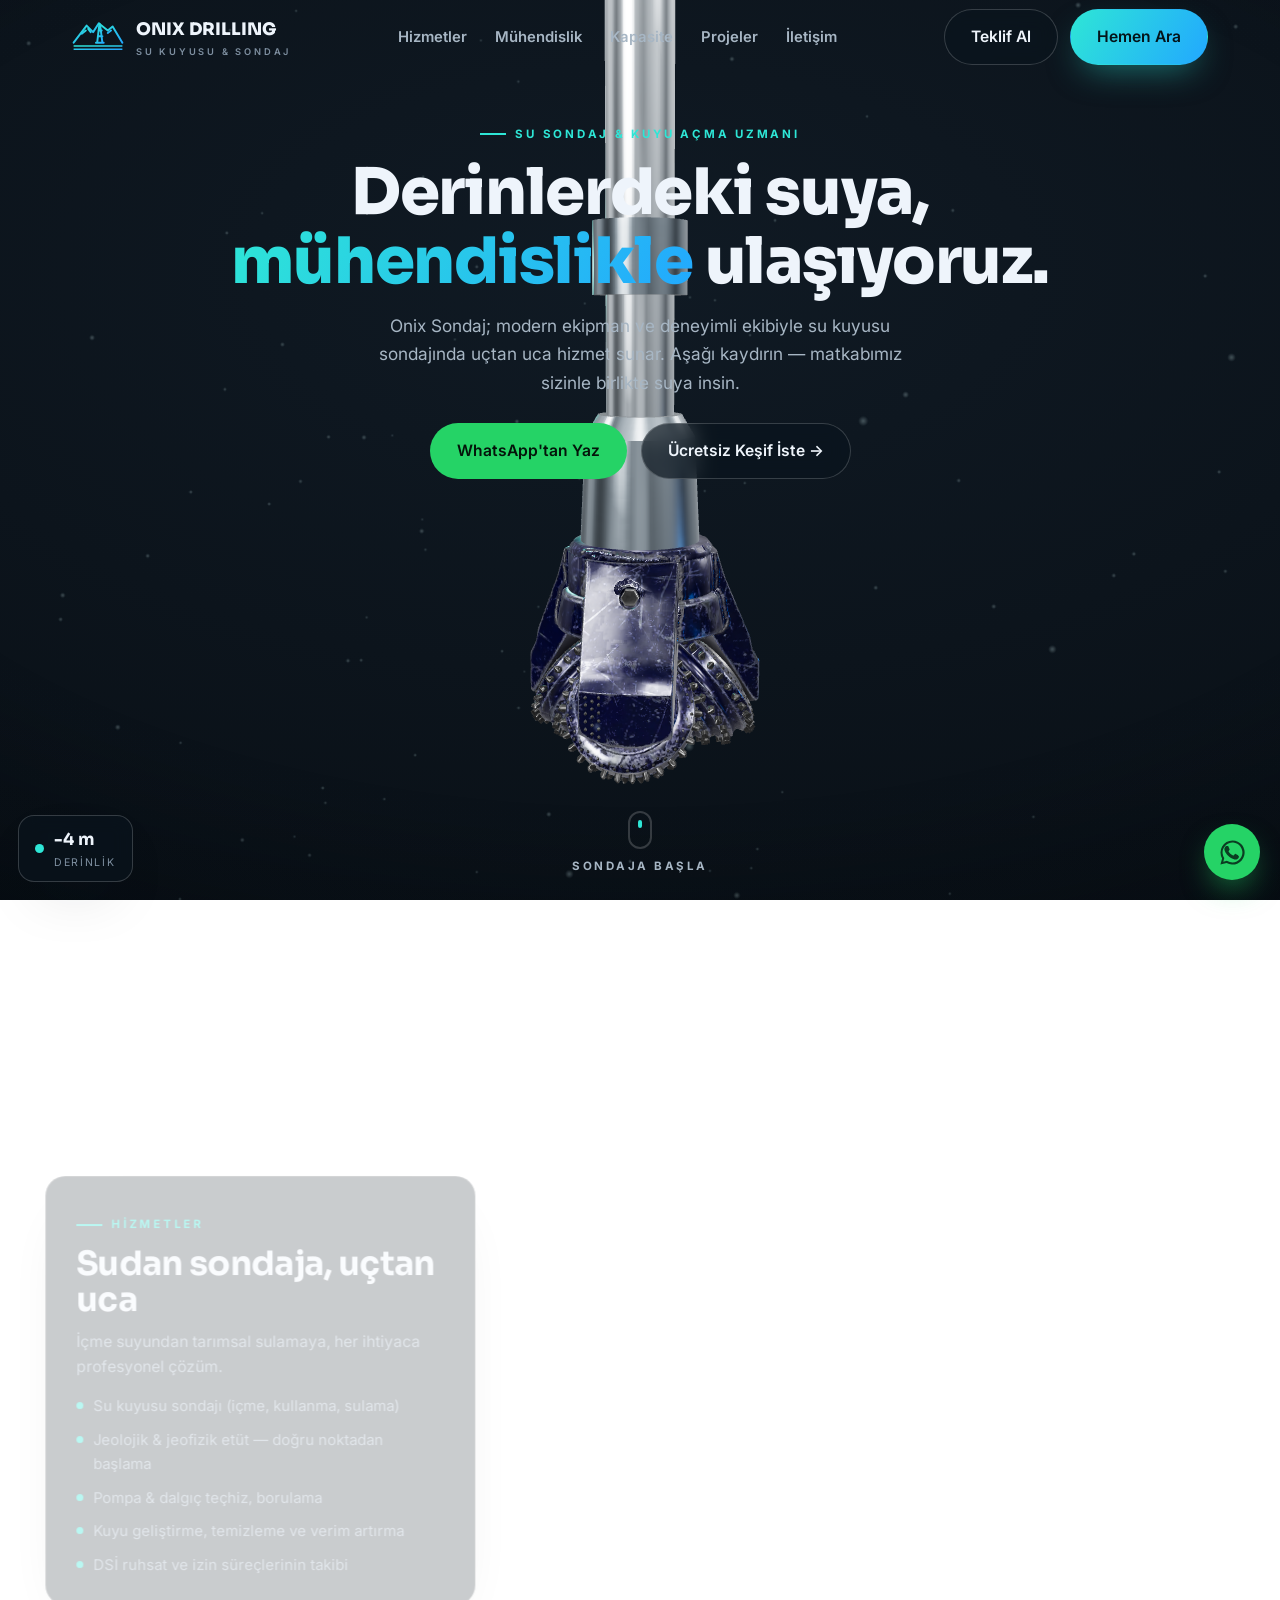
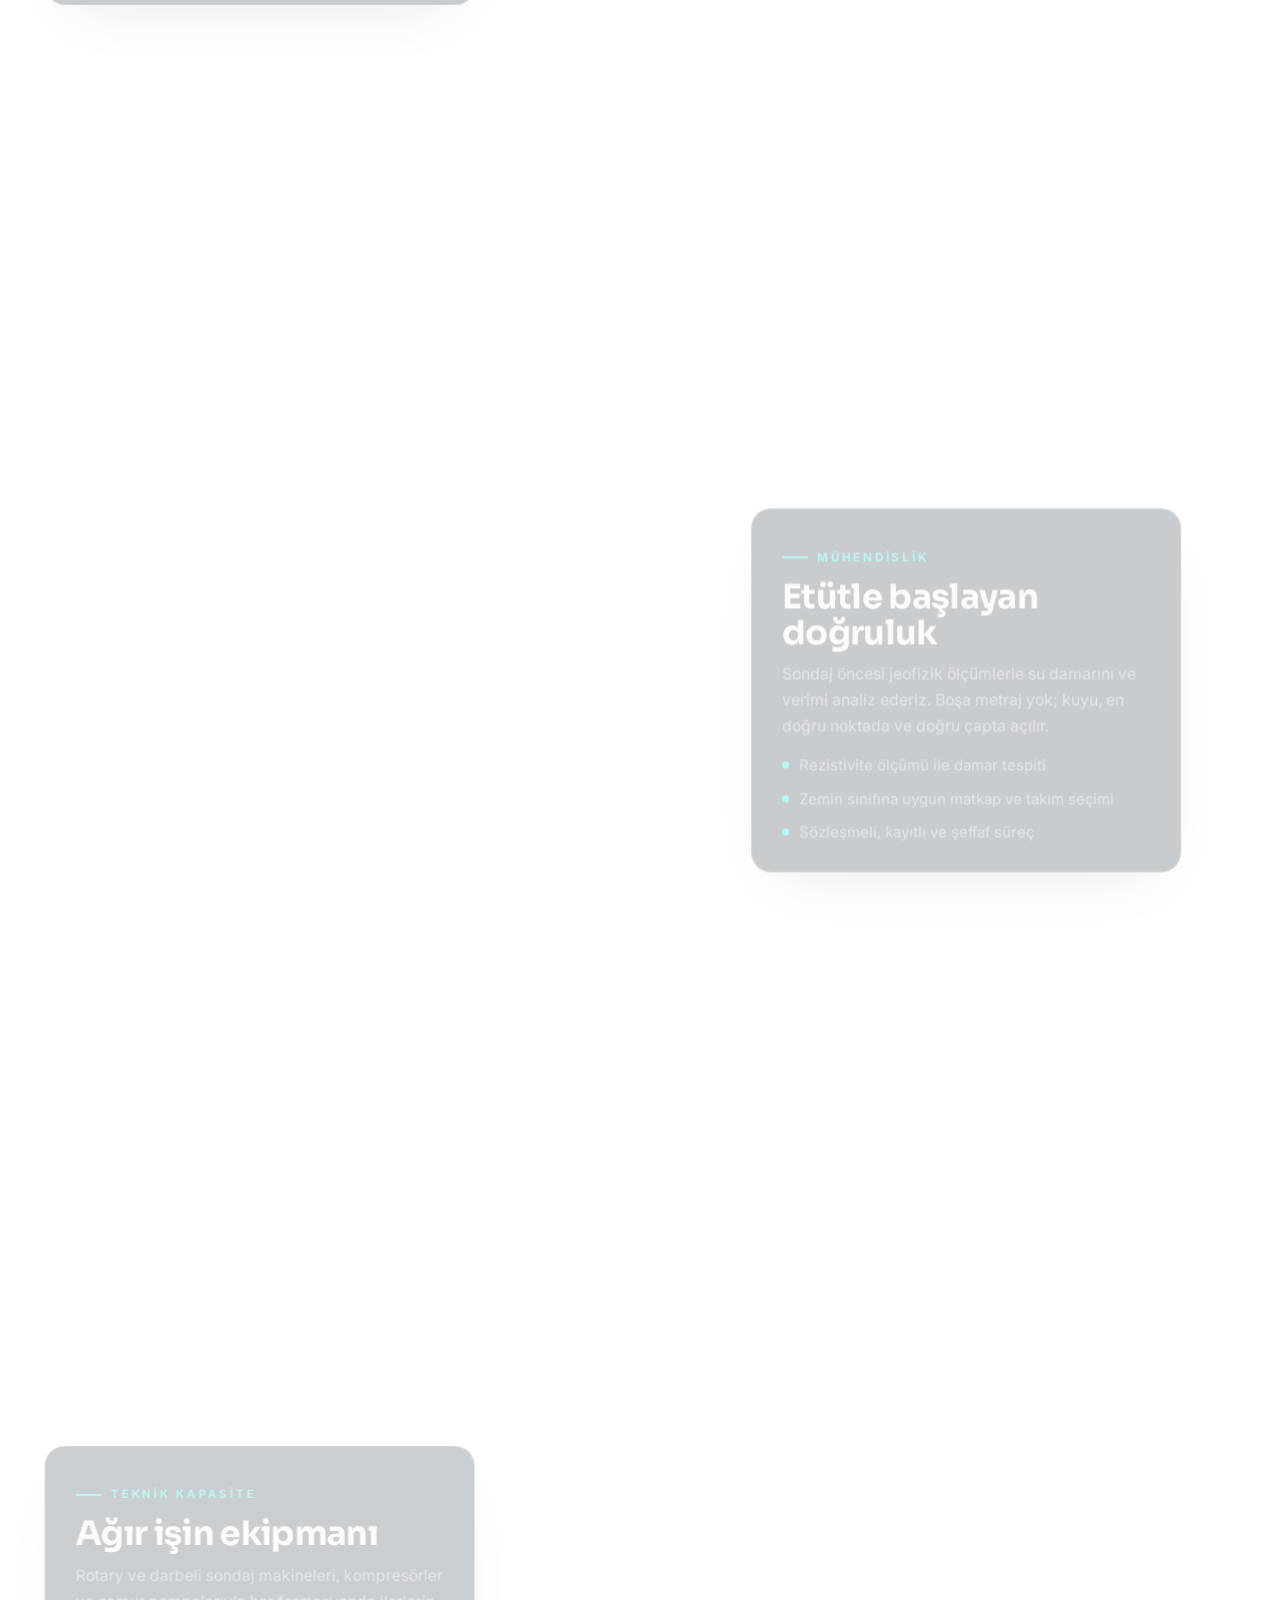
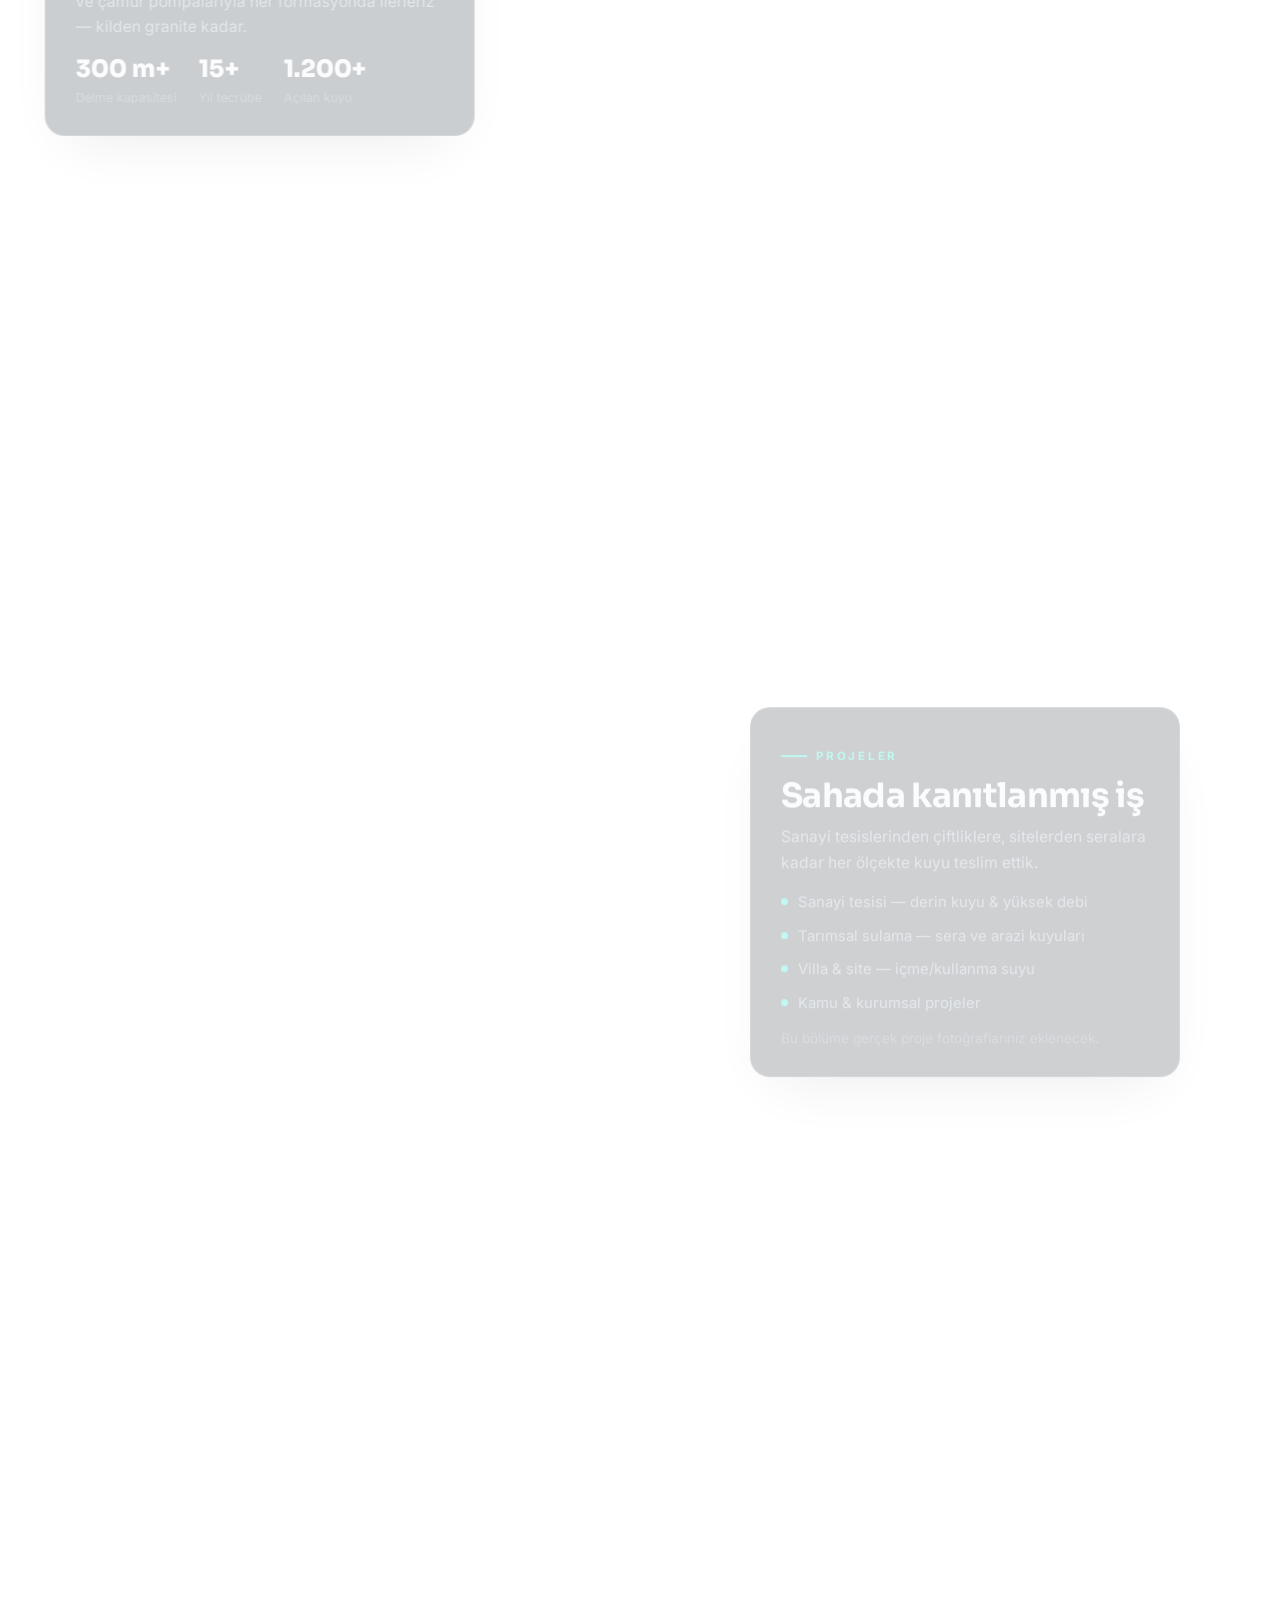
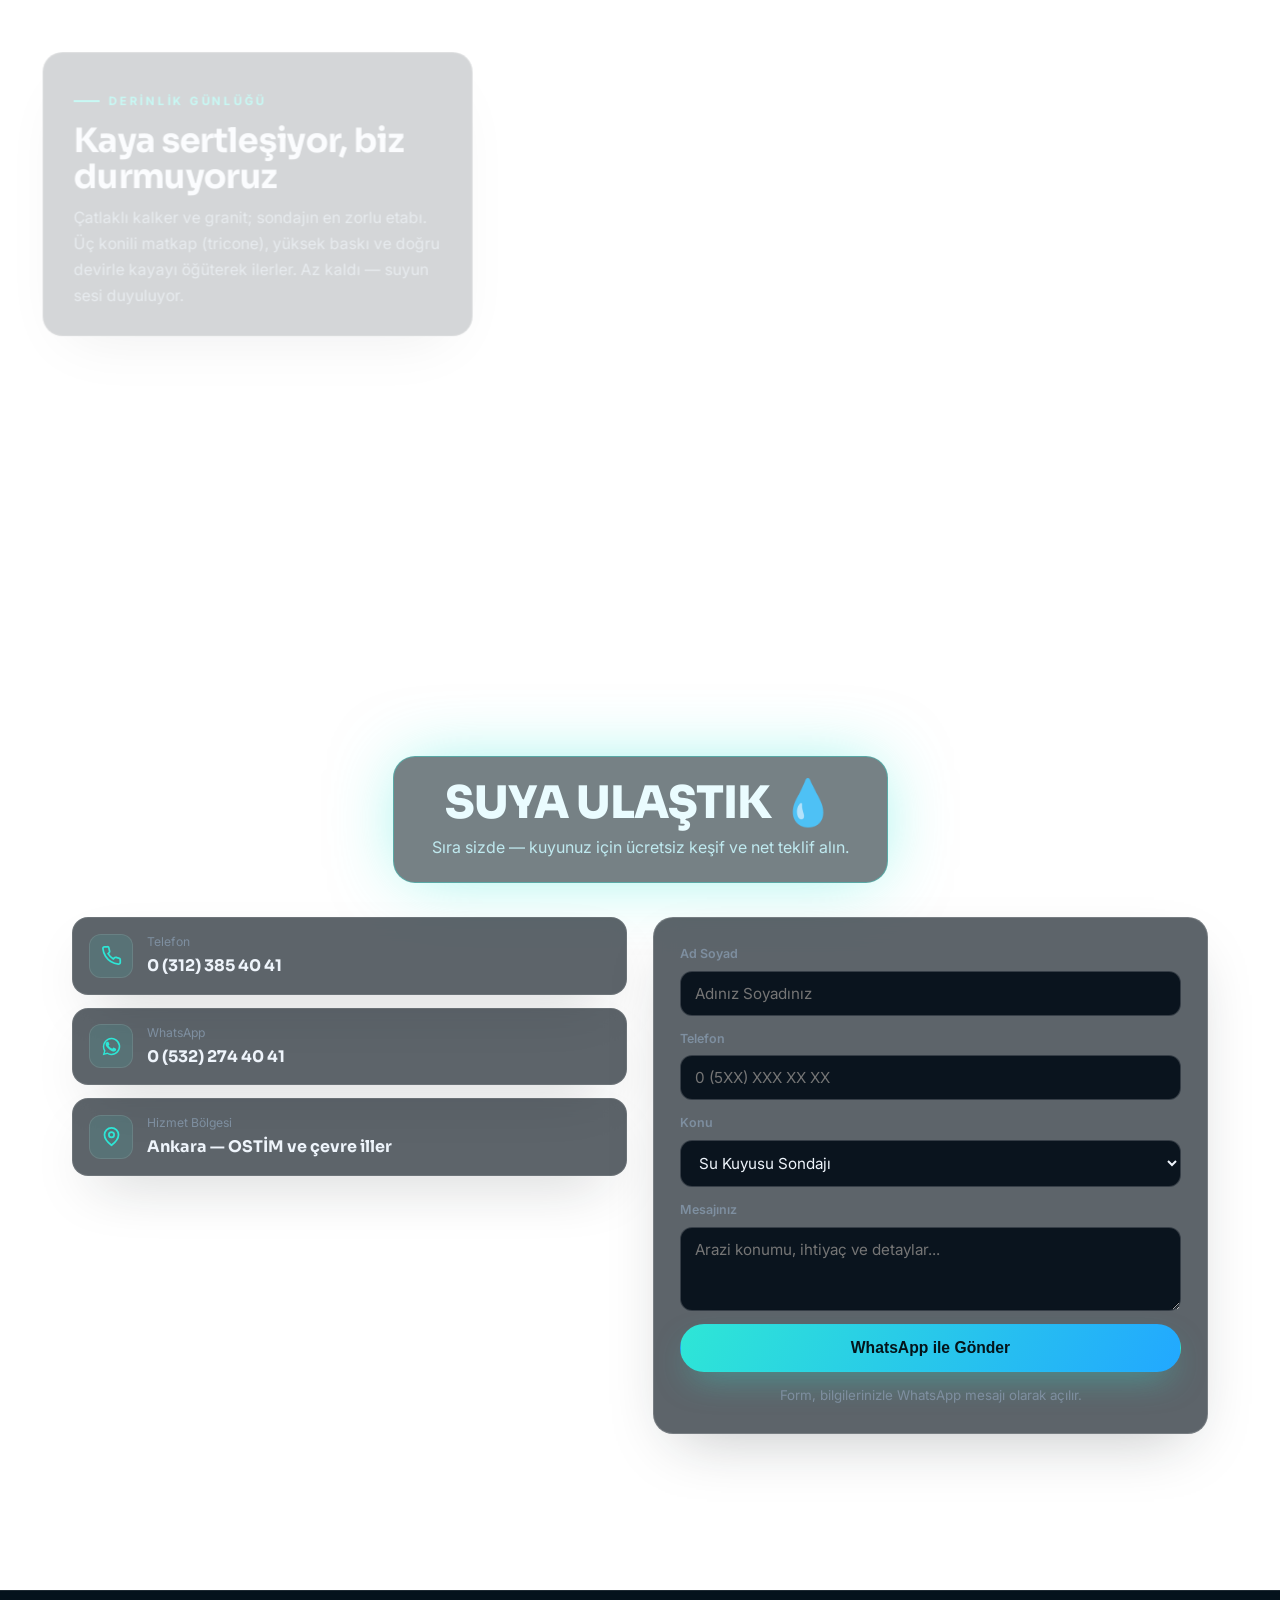
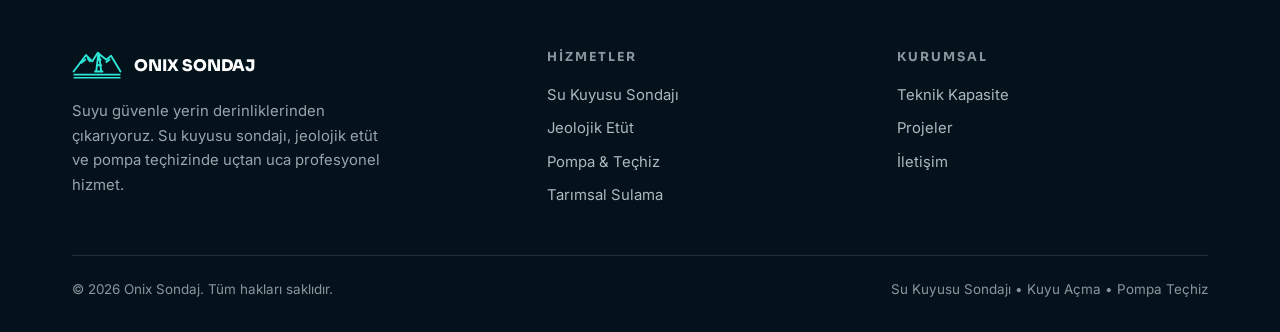
==== onix/index.html @ 48190c86 "Add real contact info: phone, WhatsApp, Ankara OSTIM region Co-Authored-By: Claude Opus 4.8 <noreply" ====
<!doctype html>
<html lang="tr">
<head>
<meta charset="utf-8">
<meta name="viewport" content="width=device-width, initial-scale=1, viewport-fit=cover">
<title>Onix Sondaj — Su Kuyusu Sondajı & Kuyu Açma</title>
<meta name="description" content="Onix Sondaj; su kuyusu sondajı, jeolojik etüt, pompa teçhiz ve tarımsal sulama kuyularında uzman ekip ve modern ekipmanla uçtan uca hizmet sunar. Ücretsiz keşif ve teklif.">
<meta name="theme-color" content="#071019">
<meta property="og:title" content="Onix Sondaj — Su Kuyusu Sondajı & Kuyu Açma">
<meta property="og:description" content="Suyu güvenle yerin derinliklerinden çıkarıyoruz. Ücretsiz keşif ve teklif alın.">
<meta property="og:type" content="website">
<link rel="preconnect" href="https://fonts.googleapis.com">
<link rel="preconnect" href="https://fonts.gstatic.com" crossorigin>
<link href="https://fonts.googleapis.com/css2?family=Sora:wght@400;500;600;700;800&family=Inter:wght@400;500;600;700&display=swap" rel="stylesheet">
<style>
:root{
  --paper:#071019;
  --paper-2:#0a1521;
  --ink:#eef4fb;
  --ink-2:#a7b6c4;
  --muted:#7e8fa0;
  --teal:#2ee6d6;
  --teal-deep:#22a8ff;
  --amber:#f6b545;
  --line:rgba(255,255,255,.1);
  --line-2:rgba(255,255,255,.18);
  --glass:rgba(10,20,30,.66);
  --radius:20px;
  --shadow:0 24px 60px -24px rgba(23,29,34,.28);
  --maxw:1180px;
}
*{box-sizing:border-box;margin:0;padding:0}
html{scroll-behavior:smooth}
body{--bg-a:#0e1a26;--bg-b:#070e15;font-family:'Inter',system-ui,sans-serif;background:radial-gradient(120% 90% at 50% 30%,var(--bg-a),var(--bg-b));background-attachment:fixed;color:var(--ink);line-height:1.65;overflow-x:hidden;-webkit-font-smoothing:antialiased}
h1,h2,h3,h4{font-family:'Sora',sans-serif;letter-spacing:-.02em;line-height:1.08}
a{color:inherit;text-decoration:none}
.wrap{width:100%;max-width:var(--maxw);margin:0 auto;padding:0 22px}
.eyebrow{display:inline-flex;align-items:center;gap:9px;font-size:.72rem;font-weight:700;letter-spacing:.24em;text-transform:uppercase;color:var(--teal)}
.eyebrow::before{content:"";width:26px;height:2px;background:var(--teal)}
.btn{display:inline-flex;align-items:center;justify-content:center;gap:9px;font-weight:600;font-size:.98rem;
  padding:14px 26px;border-radius:999px;border:1px solid transparent;cursor:pointer;transition:.25s ease;white-space:nowrap}
.btn-primary{background:linear-gradient(120deg,#2ee6d6,#22a8ff);color:#04141a;box-shadow:0 14px 34px -12px rgba(46,230,214,.5)}
.btn-primary:hover{transform:translateY(-2px)}
.btn-ghost{background:var(--glass);border-color:var(--line-2);color:var(--ink);backdrop-filter:blur(10px)}
.btn-ghost:hover{transform:translateY(-2px);background:rgba(255,255,255,.12)}
.btn-wa{background:#25d366;color:#04140a}
.btn-wa:hover{transform:translateY(-2px)}

/* ---------- 3D canvas ---------- */
#scene{position:fixed;inset:0;width:100%;height:100%;z-index:0;display:block}
/* cinematic vignette + film grade */
#grade{position:fixed;inset:0;z-index:1;pointer-events:none;
  background:radial-gradient(120% 90% at 50% 40%,transparent 55%,rgba(2,6,10,.5) 100%)}

/* ---------- splash ---------- */
#splash{position:fixed;inset:0;z-index:200;display:grid;place-items:center;background:radial-gradient(900px 600px at 50% 30%,#0d2236 0%,#060d14 70%);
  transition:opacity .9s ease,visibility .9s;animation:splash-auto 1ms linear 9s forwards}
#splash.done{opacity:0;visibility:hidden;pointer-events:none}
@keyframes splash-auto{to{opacity:0;visibility:hidden}}
.splash-in{display:flex;flex-direction:column;align-items:center;gap:24px;padding:24px;text-align:center}
.splash-logo{width:min(340px,72vw);animation:logo-in 1.1s cubic-bezier(.2,.7,.2,1) both}
@keyframes logo-in{from{opacity:0;transform:translateY(18px) scale(.96)}to{opacity:1;transform:none}}
.splash-tag{font-size:.74rem;letter-spacing:.34em;text-transform:uppercase;color:var(--muted);animation:logo-in 1.1s .25s both}
.splash-bar{width:min(300px,60vw);height:3px;border-radius:3px;background:rgba(255,255,255,.12);overflow:hidden;animation:logo-in 1.1s .4s both}
.splash-bar i{display:block;height:100%;width:0%;background:linear-gradient(90deg,var(--teal),var(--teal-deep));border-radius:3px;transition:width .3s ease;
  animation:bar-auto 7.5s cubic-bezier(.2,.6,.3,1) forwards}
@keyframes bar-auto{0%{width:0}60%{width:82%}100%{width:100%}}
.splash-pct{font-family:'Sora';font-size:.85rem;color:var(--muted);animation:logo-in 1.1s .4s both}

/* ---------- header ---------- */
header{position:fixed;inset:0 0 auto 0;z-index:50;transition:.3s ease}
header.scrolled{background:rgba(7,16,25,.78);backdrop-filter:blur(16px);border-bottom:1px solid var(--line)}
.nav{display:flex;align-items:center;justify-content:space-between;height:74px}
.brand{display:flex;align-items:center;gap:12px;font-family:'Sora';font-weight:800;font-size:1.08rem}
.brand>div{white-space:nowrap}
.brand .logo{width:40px;height:40px;flex:0 0 auto}
.brand small{display:block;font-family:'Inter';font-weight:600;font-size:.58rem;letter-spacing:.3em;color:var(--muted);text-transform:uppercase}
.nav-links{display:flex;align-items:center;gap:28px}
.nav-links a{font-size:.93rem;color:var(--ink-2);font-weight:600;transition:.2s}
.nav-links a:hover{color:var(--ink)}
.nav-cta{display:flex;align-items:center;gap:12px}
.menu-btn{display:none;background:var(--glass);border:1px solid var(--line-2);border-radius:12px;padding:9px;cursor:pointer}
.menu-btn span{display:block;width:20px;height:2px;background:#eef4fb;margin:4px 0;border-radius:2px}

/* ---------- depth badge ---------- */
#depth{position:fixed;left:18px;bottom:18px;z-index:40;display:flex;align-items:center;gap:10px;
  background:var(--glass);backdrop-filter:blur(10px);border:1px solid var(--line-2);
  padding:10px 16px;border-radius:16px;opacity:0;transition:.4s;pointer-events:none;box-shadow:var(--shadow)}
body.digging #depth{opacity:1}
#depth .dot{width:9px;height:9px;border-radius:50%;background:var(--teal);animation:pulse 1.6s infinite}
@keyframes pulse{50%{opacity:.35}}
#depth b{font-family:'Sora';font-size:1.05rem;min-width:64px}
#depth small{color:var(--muted);display:block;font-size:.66rem;letter-spacing:.16em;text-transform:uppercase}

/* ---------- scroll content ---------- */
#scrollspace{position:relative;z-index:10}
section.stage{min-height:100vh;display:flex;align-items:center;position:relative}
.block{width:min(430px,90vw);background:var(--glass);backdrop-filter:blur(14px);
  border:1px solid rgba(255,255,255,.14);
  border-radius:var(--radius);padding:30px 30px 26px;box-shadow:var(--shadow)}
.block h2{font-size:clamp(1.5rem,2.8vw,2.1rem);font-weight:700;margin:12px 0 10px}
.block p{color:var(--ink-2);font-size:.98rem}
.block ul{list-style:none;margin-top:14px;display:flex;flex-direction:column;gap:9px}
.block li{display:flex;gap:10px;align-items:flex-start;font-size:.93rem;color:var(--ink-2)}
.block li::before{content:"";flex:0 0 auto;width:7px;height:7px;border-radius:50%;background:var(--teal);margin-top:8px}
.stage .wrap{display:flex}
.stage.left .wrap{justify-content:flex-start}
.stage.right .wrap{justify-content:flex-end}
.kpis{display:flex;gap:22px;margin-top:16px;flex-wrap:wrap}
.kpis div b{font-family:'Sora';font-size:1.5rem;font-weight:800;display:block;line-height:1.1}
.kpis div span{font-size:.78rem;color:var(--muted)}

/* hero */
#hero{min-height:100vh;display:flex;flex-direction:column;justify-content:flex-start;text-align:center;position:relative}
#hero .inner{padding-top:116px}
#hero h1{font-size:clamp(2.2rem,5.2vw,4rem);font-weight:800;max-width:900px;margin:14px auto 16px;text-wrap:balance}
#hero h1 em{font-style:normal;background:linear-gradient(120deg,#2ee6d6,#22a8ff);-webkit-background-clip:text;background-clip:text;color:transparent}
#hero .lead{color:var(--ink-2);max-width:560px;margin:0 auto 26px;font-size:1.08rem}
#hero .actions{display:flex;gap:14px;justify-content:center;flex-wrap:wrap}
.scroll-cue{position:absolute;bottom:24px;left:50%;transform:translateX(-50%);display:flex;flex-direction:column;align-items:center;gap:8px;color:var(--ink-2);font-size:.72rem;letter-spacing:.22em;text-transform:uppercase;font-weight:700}
.scroll-cue .wheel{width:24px;height:38px;border:2px solid var(--line-2);border-radius:14px;position:relative}
.scroll-cue .wheel::after{content:"";position:absolute;left:50%;top:7px;width:4px;height:8px;border-radius:3px;background:var(--teal);transform:translateX(-50%);animation:wheel 1.6s infinite}
@keyframes wheel{50%{transform:translate(-50%,10px);opacity:.2}}

/* aquifer finale */
#finale{min-height:110vh;display:flex;align-items:center}
.finale-grid{display:grid;grid-template-columns:1fr 1fr;gap:26px;width:100%;align-items:start}
.water-title{grid-column:1/-1;text-align:center;margin-bottom:8px}
.water-title .pill{display:inline-block;background:rgba(6,26,34,.55);color:#eafcff;border:1px solid rgba(46,230,214,.4);
  backdrop-filter:blur(12px);border-radius:22px;padding:22px 38px;box-shadow:0 0 70px -12px rgba(46,230,214,.55)}
.water-title h2{font-size:clamp(1.8rem,4vw,2.8rem);font-weight:800}
.water-title p{color:#bfe9ef;margin-top:6px}
.contact-lines{display:flex;flex-direction:column;gap:13px}
.cline{display:flex;align-items:center;gap:14px;background:var(--glass);backdrop-filter:blur(10px);border:1px solid var(--line);border-radius:16px;padding:14px 16px;box-shadow:var(--shadow)}
.cline .cic{width:44px;height:44px;border-radius:12px;display:grid;place-items:center;background:rgba(46,230,214,.1);border:1px solid var(--line);flex:0 0 auto}
.cline .cic svg{width:21px;height:21px;color:var(--teal)}
.cline small{color:var(--muted);display:block;font-size:.76rem}
.cline b{font-family:'Sora';font-size:1rem;font-weight:700}
form.qf{display:flex;flex-direction:column;gap:13px;background:var(--glass);backdrop-filter:blur(14px);border:1px solid rgba(255,255,255,.16);border-radius:var(--radius);padding:26px;box-shadow:var(--shadow)}
form.qf label{font-size:.78rem;color:var(--muted);font-weight:600;margin-bottom:-7px}
form.qf input,form.qf textarea,form.qf select{width:100%;background:#0a141e;border:1px solid var(--line-2);border-radius:12px;
  padding:12px 14px;color:var(--ink);font-family:inherit;font-size:.95rem;transition:.2s}
form.qf input:focus,form.qf textarea:focus,form.qf select:focus{outline:none;border-color:var(--teal);box-shadow:0 0 0 3px rgba(14,124,140,.15)}
form.qf textarea{resize:vertical;min-height:84px}

/* footer */
footer{position:relative;z-index:10;padding:56px 0 32px;background:#04121c;border-top:1px solid var(--line);color:#cfd6db}
.foot-grid{display:grid;grid-template-columns:1.4fr 1fr 1fr;gap:40px;margin-bottom:38px}
.foot-grid p{color:#9aa5ad;font-size:.93rem;max-width:320px;margin-top:14px}
.foot-col h5{font-family:'Sora';font-size:.78rem;letter-spacing:.16em;text-transform:uppercase;color:#8b959d;margin-bottom:15px}
.foot-col a{display:block;color:#aeb8bf;font-size:.93rem;margin-bottom:9px;transition:.2s}
.foot-col a:hover{color:#fff}
.foot-bottom{display:flex;justify-content:space-between;align-items:center;gap:16px;flex-wrap:wrap;padding-top:22px;border-top:1px solid rgba(255,255,255,.12);color:#8b959d;font-size:.84rem}
.foot-brand{display:flex;align-items:center;gap:12px;font-family:'Sora';font-weight:800;color:#fff}

/* whatsapp float */
.wa-float{position:fixed;right:20px;bottom:20px;z-index:60;width:56px;height:56px;border-radius:50%;
  background:#25d366;display:grid;place-items:center;box-shadow:0 14px 30px -8px rgba(37,211,102,.55)}
.wa-float svg{width:29px;height:29px;color:#0b3d22}

/* responsive */
@media(max-width:960px){
  .nav-links{display:none}
  .menu-btn{display:block}
  .nav-links.open{display:flex;position:absolute;top:74px;left:0;right:0;flex-direction:column;gap:0;
    background:rgba(244,241,234,.98);backdrop-filter:blur(16px);border-bottom:1px solid var(--line);padding:12px 22px 20px}
  .nav-links.open a{padding:14px 0;border-bottom:1px solid var(--line)}
}
@media(max-width:860px){
  section.stage{min-height:92vh;align-items:flex-end;padding-bottom:8vh}
  .stage .wrap{justify-content:center !important}
  .block{width:100%;padding:24px 22px 20px}
  #hero h1{font-size:clamp(1.9rem,7.2vw,2.6rem)}
  .finale-grid{grid-template-columns:1fr}
  .nav-cta .btn-ghost{display:none}
  .brand{font-size:.95rem;gap:9px}
  .brand .logo{width:34px;height:34px}
  #depth{left:12px;bottom:12px;padding:8px 12px}
  .foot-grid{grid-template-columns:1fr}
}
</style>
</head>
<body>

<canvas id="scene"></canvas>
<div id="grade"></div>

<!-- ============ SPLASH ============ -->
<div id="splash" role="status" aria-label="Yükleniyor">
  <div class="splash-in">
    <svg class="splash-logo" viewBox="0 0 640 360" fill="none" xmlns="http://www.w3.org/2000/svg" aria-label="Onix Sondaj logosu">
      <g stroke="#eef4fb" stroke-width="6" stroke-linejoin="round" stroke-linecap="round" fill="none">
        <!-- mountain range: big left massif, summit, slope to rig plateau, right ridge -->
        <path d="M48 172 L118 152 L162 128 L214 84 L268 40 L316 88 L348 116 L390 138 L462 138 L502 116 L546 132 L592 172"/>
        <!-- interior crags -->
        <path d="M170 116 l24 -16 M206 88 l16 20 M236 62 l14 18 M258 78 l-20 24 M292 92 l-14 18 M502 126 l14 -10 M524 132 l12 12" stroke-width="4.5"/>
        <!-- rig mast -->
        <path d="M430 52 L424 138 M446 52 L449 138 M424 46 h28 M438 52 L438 132" stroke-width="4.5"/>
        <path d="M427 66 h18 M426 82 h20 M425 98 h21 M424 114 h23" stroke-width="3.5"/>
        <!-- crawler base -->
        <path d="M398 138 h64 M394 146 h70 M398 154 h62" stroke-width="5"/>
        <path d="M404 130 h18 M404 130 l-6 8" stroke-width="4.5"/>
      </g>
      <path d="M48 178 H592 M48 190 H592" stroke="#eef4fb" stroke-width="5"/>
      <g fill="#eef4fb">
        <text x="118" y="292" font-family="Sora,Arial,sans-serif" font-weight="800" font-size="118" letter-spacing="6" text-anchor="middle">O</text>
        <text x="238" y="292" font-family="Sora,Arial,sans-serif" font-weight="800" font-size="118" letter-spacing="6" text-anchor="middle">N</text>
        <text x="502" y="292" font-family="Sora,Arial,sans-serif" font-weight="800" font-size="118" letter-spacing="6" text-anchor="middle">X</text>
        <g transform="translate(360 0)">
          <rect x="-34" y="200" width="68" height="13" rx="6.5" transform="rotate(-9 0 206)"/>
          <rect x="-34" y="219" width="68" height="13" rx="6.5" transform="rotate(-9 0 225)"/>
          <rect x="-34" y="238" width="68" height="13" rx="6.5" transform="rotate(-9 0 244)"/>
          <rect x="-34" y="257" width="68" height="13" rx="6.5" transform="rotate(-9 0 263)"/>
          <path d="M-16 276 h32 L0 296 Z"/>
        </g>
      </g>
      <g fill="#7a848c">
        <path d="M74 330 h70 M496 330 h70" stroke="#7a848c" stroke-width="4"/>
        <text x="320" y="340" font-family="Inter,Arial,sans-serif" font-weight="700" font-size="34" letter-spacing="16" text-anchor="middle">DRILLING</text>
      </g>
    </svg>
    <div class="splash-tag">SU SONDAJINDA UZMAN EKİP</div>
    <div class="splash-bar"><i id="splashFill"></i></div>
    <div class="splash-pct"><span id="splashPct">0%</span> — sahne hazırlanıyor</div>
  </div>
</div>

<!-- ============ HEADER ============ -->
<header id="header">
  <div class="wrap nav">
    <a href="#top" class="brand">
      <svg class="logo" viewBox="0 0 64 46" fill="none" xmlns="http://www.w3.org/2000/svg" aria-hidden="true" style="width:52px;height:40px">
        <defs><linearGradient id="lg" x1="0" y1="0" x2="1" y2="1">
          <stop offset="0" stop-color="#2ee6d6"/><stop offset="1" stop-color="#22a8ff"/></linearGradient></defs>
        <g stroke="url(#lg)" stroke-width="2.4" stroke-linejoin="round" stroke-linecap="round" fill="none">
          <path d="M2 30 L18 9 L26 17 L33 6 L34 7"/>
          <path d="M34 7 L44 15 L50 10 L62 30"/>
          <path d="M12 19 l5 -4 M20 13 l3 4 M44 18 l4 -3"/>
          <path d="M31 30 L33.6 8 M37.4 30 L34.6 8 M32.6 15 h4 M31.8 22 h5.6 M29.5 30 h9.5"/>
        </g>
        <path d="M2 34 H62 M2 38 H62" stroke="url(#lg)" stroke-width="2"/>
      </svg>
      <div>ONIX DRILLING<small>Su Kuyusu & Sondaj</small></div>
    </a>
    <nav class="nav-links" id="navLinks">
      <a href="#hizmetler">Hizmetler</a>
      <a href="#muhendislik">Mühendislik</a>
      <a href="#kapasite">Kapasite</a>
      <a href="#projeler">Projeler</a>
      <a href="#iletisim">İletişim</a>
    </nav>
    <div class="nav-cta">
      <a href="#iletisim" class="btn btn-ghost">Teklif Al</a>
      <a href="tel:+903123854041" class="btn btn-primary">Hemen Ara</a>
      <button class="menu-btn" id="menuBtn" aria-label="Menü"><span></span><span></span><span></span></button>
    </div>
  </div>
</header>

<span id="top"></span>
<div id="depth"><span class="dot"></span><div><b id="depthVal">0 m</b><small>Derinlik</small></div></div>

<!-- ============ SCROLL CONTENT ============ -->
<div id="scrollspace">

  <section id="hero">
    <div class="wrap inner">
      <span class="eyebrow" style="justify-content:center">Su Sondaj &amp; Kuyu Açma Uzmanı</span>
      <h1>Derinlerdeki suya,<br><em>mühendislikle</em> ulaşıyoruz.</h1>
      <p class="lead">Onix Sondaj; modern ekipman ve deneyimli ekibiyle su kuyusu sondajında uçtan uca hizmet sunar. Aşağı kaydırın — matkabımız sizinle birlikte suya insin.</p>
      <div class="actions">
        <a href="https://wa.me/905322744041?text=Merhaba%2C%20su%20kuyusu%20i%C3%A7in%20teklif%20almak%20istiyorum." class="btn btn-wa" target="_blank" rel="noopener">WhatsApp'tan Yaz</a>
        <a href="#iletisim" class="btn btn-ghost">Ücretsiz Keşif İste →</a>
      </div>
    </div>
    <div class="scroll-cue"><div class="wheel"></div>Sondaja Başla</div>
  </section>

  <section class="stage left" id="hizmetler">
    <div class="wrap"><div class="block">
      <span class="eyebrow">Hizmetler</span>
      <h2>Sudan sondaja, uçtan uca</h2>
      <p>İçme suyundan tarımsal sulamaya, her ihtiyaca profesyonel çözüm.</p>
      <ul>
        <li>Su kuyusu sondajı (içme, kullanma, sulama)</li>
        <li>Jeolojik &amp; jeofizik etüt — doğru noktadan başlama</li>
        <li>Pompa &amp; dalgıç teçhiz, borulama</li>
        <li>Kuyu geliştirme, temizleme ve verim artırma</li>
        <li>DSİ ruhsat ve izin süreçlerinin takibi</li>
      </ul>
    </div></div>
  </section>

  <section class="stage right" id="muhendislik">
    <div class="wrap"><div class="block">
      <span class="eyebrow">Mühendislik</span>
      <h2>Etütle başlayan doğruluk</h2>
      <p>Sondaj öncesi jeofizik ölçümlerle su damarını ve verimi analiz ederiz. Boşa metraj yok; kuyu, en doğru noktada ve doğru çapta açılır.</p>
      <ul>
        <li>Rezistivite ölçümü ile damar tespiti</li>
        <li>Zemin sınıfına uygun matkap ve takım seçimi</li>
        <li>Sözleşmeli, kayıtlı ve şeffaf süreç</li>
      </ul>
    </div></div>
  </section>

  <section class="stage left" id="kapasite">
    <div class="wrap"><div class="block">
      <span class="eyebrow">Teknik Kapasite</span>
      <h2>Ağır işin ekipmanı</h2>
      <p>Rotary ve darbeli sondaj makineleri, kompresörler ve çamur pompalarıyla her formasyonda ilerleriz — kilden granite kadar.</p>
      <div class="kpis">
        <div><b>300 m+</b><span>Delme kapasitesi</span></div>
        <div><b>15+</b><span>Yıl tecrübe</span></div>
        <div><b>1.200+</b><span>Açılan kuyu</span></div>
      </div>
    </div></div>
  </section>

  <section class="stage right" id="projeler">
    <div class="wrap"><div class="block">
      <span class="eyebrow">Projeler</span>
      <h2>Sahada kanıtlanmış iş</h2>
      <p>Sanayi tesislerinden çiftliklere, sitelerden seralara kadar her ölçekte kuyu teslim ettik.</p>
      <ul>
        <li>Sanayi tesisi — derin kuyu &amp; yüksek debi</li>
        <li>Tarımsal sulama — sera ve arazi kuyuları</li>
        <li>Villa &amp; site — içme/kullanma suyu</li>
        <li>Kamu &amp; kurumsal projeler</li>
      </ul>
      <p style="margin-top:12px;font-size:.85rem;color:var(--muted)">Bu bölüme gerçek proje fotoğraflarınız eklenecek.</p>
    </div></div>
  </section>

  <section class="stage left">
    <div class="wrap"><div class="block">
      <span class="eyebrow">Derinlik Günlüğü</span>
      <h2>Kaya sertleşiyor, biz durmuyoruz</h2>
      <p>Çatlaklı kalker ve granit; sondajın en zorlu etabı. Üç konili matkap (tricone), yüksek baskı ve doğru devirle kayayı öğüterek ilerler. Az kaldı — suyun sesi duyuluyor.</p>
    </div></div>
  </section>

  <section id="finale">
    <div class="wrap">
      <div class="finale-grid" id="iletisim">
        <div class="water-title">
          <div class="pill">
            <h2>SUYA ULAŞTIK 💧</h2>
            <p>Sıra sizde — kuyunuz için ücretsiz keşif ve net teklif alın.</p>
          </div>
        </div>
        <div class="contact-lines">
          <a class="cline" href="tel:+903123854041"><span class="cic"><svg viewBox="0 0 24 24" fill="none" stroke="currentColor" stroke-width="2"><path d="M22 16.9v3a2 2 0 0 1-2.2 2 19.8 19.8 0 0 1-8.6-3 19.5 19.5 0 0 1-6-6 19.8 19.8 0 0 1-3-8.6A2 2 0 0 1 4.1 2h3a2 2 0 0 1 2 1.7c.1 1 .4 2 .7 2.9a2 2 0 0 1-.5 2.1L8.1 9.9a16 16 0 0 0 6 6l1.2-1.2a2 2 0 0 1 2.1-.5c.9.3 1.9.6 2.9.7a2 2 0 0 1 1.7 2Z"/></svg></span><span><small>Telefon</small><b>0 (312) 385 40 41</b></span></a>
          <a class="cline" href="https://wa.me/905322744041" target="_blank" rel="noopener"><span class="cic"><svg viewBox="0 0 24 24" fill="currentColor"><path d="M12 2a10 10 0 0 0-8.6 15L2 22l5.1-1.3A10 10 0 1 0 12 2Zm0 18.2a8.2 8.2 0 0 1-4.3-1.2l-.3-.2-3 .8.8-3-.2-.3A8.2 8.2 0 1 1 12 20.2Zm4.6-6.1c-.3-.1-1.7-.8-2-.9-.3-.1-.4-.1-.6.1l-.9 1c-.2.2-.3.2-.6.1-1.6-.8-2.6-1.4-3.7-3.2-.3-.5.3-.5.8-1.4.1-.2 0-.4 0-.5l-.9-2.1c-.2-.5-.4-.5-.6-.5H7c-.2 0-.5.1-.7.3-.3.3-1 1-1 2.4s1 2.8 1.2 3 2.1 3.2 5.1 4.5c2.5 1.1 3 1 3.6.9.7-.1 1.7-.7 1.9-1.4.2-.6.2-1.2.2-1.3-.1-.2-.3-.2-.6-.4Z"/></svg></span><span><small>WhatsApp</small><b>0 (532) 274 40 41</b></span></a>
          <div class="cline"><span class="cic"><svg viewBox="0 0 24 24" fill="none" stroke="currentColor" stroke-width="2"><path d="M20 10c0 6-8 12-8 12s-8-6-8-12a8 8 0 0 1 16 0Z"/><circle cx="12" cy="10" r="3"/></svg></span><span><small>Hizmet Bölgesi</small><b>Ankara — OSTİM ve çevre iller</b></span></div>
        </div>
        <form class="qf" id="quoteForm">
          <label for="ad">Ad Soyad</label>
          <input id="ad" name="ad" placeholder="Adınız Soyadınız" required>
          <label for="tel">Telefon</label>
          <input id="tel" name="tel" type="tel" placeholder="0 (5XX) XXX XX XX" required>
          <label for="konu">Konu</label>
          <select id="konu" name="konu">
            <option>Su Kuyusu Sondajı</option>
            <option>Jeolojik / Jeofizik Etüt</option>
            <option>Pompa &amp; Teçhiz</option>
            <option>Tarımsal Sulama Kuyusu</option>
            <option>Kuyu Temizleme / Geliştirme</option>
            <option>Diğer</option>
          </select>
          <label for="mesaj">Mesajınız</label>
          <textarea id="mesaj" name="mesaj" placeholder="Arazi konumu, ihtiyaç ve detaylar..."></textarea>
          <button type="submit" class="btn btn-primary" style="width:100%">WhatsApp ile Gönder</button>
          <small style="color:var(--muted);text-align:center">Form, bilgilerinizle WhatsApp mesajı olarak açılır.</small>
        </form>
      </div>
    </div>
  </section>

</div>

<!-- ============ FOOTER ============ -->
<footer>
  <div class="wrap">
    <div class="foot-grid">
      <div>
        <div class="foot-brand">
          <svg class="logo" width="50" height="38" viewBox="0 0 64 46" fill="none" aria-hidden="true">
            <g stroke="#2ee6d6" stroke-width="2.4" stroke-linejoin="round" stroke-linecap="round" fill="none">
              <path d="M2 30 L18 9 L26 17 L33 6 L34 7"/>
              <path d="M34 7 L44 15 L50 10 L62 30"/>
              <path d="M12 19 l5 -4 M20 13 l3 4 M44 18 l4 -3"/>
              <path d="M31 30 L33.6 8 M37.4 30 L34.6 8 M32.6 15 h4 M31.8 22 h5.6 M29.5 30 h9.5"/>
            </g>
            <path d="M2 34 H62 M2 38 H62" stroke="#2ee6d6" stroke-width="2"/>
          </svg>
          <div>ONIX SONDAJ</div>
        </div>
        <p>Suyu güvenle yerin derinliklerinden çıkarıyoruz. Su kuyusu sondajı, jeolojik etüt ve pompa teçhizinde uçtan uca profesyonel hizmet.</p>
      </div>
      <div class="foot-col">
        <h5>Hizmetler</h5>
        <a href="#hizmetler">Su Kuyusu Sondajı</a>
        <a href="#muhendislik">Jeolojik Etüt</a>
        <a href="#hizmetler">Pompa &amp; Teçhiz</a>
        <a href="#hizmetler">Tarımsal Sulama</a>
      </div>
      <div class="foot-col">
        <h5>Kurumsal</h5>
        <a href="#kapasite">Teknik Kapasite</a>
        <a href="#projeler">Projeler</a>
        <a href="#iletisim">İletişim</a>
      </div>
    </div>
    <div class="foot-bottom">
      <span>© <span id="yil">2026</span> Onix Sondaj. Tüm hakları saklıdır.</span>
      <span>Su Kuyusu Sondajı • Kuyu Açma • Pompa Teçhiz</span>
    </div>
  </div>
</footer>

<a class="wa-float" href="https://wa.me/905322744041?text=Merhaba%2C%20bilgi%20almak%20istiyorum." target="_blank" rel="noopener" aria-label="WhatsApp">
  <svg viewBox="0 0 24 24" fill="currentColor"><path d="M12 2a10 10 0 0 0-8.6 15L2 22l5.1-1.3A10 10 0 1 0 12 2Zm0 18.2a8.2 8.2 0 0 1-4.3-1.2l-.3-.2-3 .8.8-3-.2-.3A8.2 8.2 0 1 1 12 20.2Zm4.6-6.1c-.3-.1-1.7-.8-2-.9-.3-.1-.4-.1-.6.1l-.9 1c-.2.2-.3.2-.6.1-1.6-.8-2.6-1.4-3.7-3.2-.3-.5.3-.5.8-1.4.1-.2 0-.4 0-.5l-.9-2.1c-.2-.5-.4-.5-.6-.5H7c-.2 0-.5.1-.7.3-.3.3-1 1-1 2.4s1 2.8 1.2 3 2.1 3.2 5.1 4.5c2.5 1.1 3 1 3.6.9.7-.1 1.7-.7 1.9-1.4.2-.6.2-1.2.2-1.3-.1-.2-.3-.2-.6-.4Z"/></svg>
</a>

<script>
// splash progress (listens to 3D loader events)
(function(){
  const splash=document.getElementById('splash'),fill=document.getElementById('splashFill'),pct=document.getElementById('splashPct');
  const t0=performance.now(),MIN=2600;let prog=0,ready=false,hidden=false;
  function paint(){const p=Math.round(prog*100);fill.style.animation='none';fill.style.width=p+'%';pct.textContent=p+'%';}
  function hide(){if(hidden)return;hidden=true;splash.classList.add('done');}
  function maybe(){if((ready||prog>=1)&&performance.now()-t0>=MIN)hide();}
  addEventListener('onix-progress',e=>{prog=e.detail||0;paint();maybe();});
  addEventListener('onix-ready',()=>{ready=true;prog=1;paint();maybe();});
  setTimeout(maybe,MIN+60);setTimeout(hide,9000);
})();
// header + menu + form
const header=document.getElementById('header');
addEventListener('scroll',()=>header.classList.toggle('scrolled',scrollY>20),{passive:true});
const mb=document.getElementById('menuBtn'),nl=document.getElementById('navLinks');
mb.addEventListener('click',()=>nl.classList.toggle('open'));
nl.querySelectorAll('a').forEach(a=>a.addEventListener('click',()=>nl.classList.remove('open')));
document.getElementById('quoteForm').addEventListener('submit',ev=>{
  ev.preventDefault();
  const g=id=>document.getElementById(id).value;
  const txt=`Merhaba, teklif almak istiyorum.%0AAd: ${g('ad')}%0ATelefon: ${g('tel')}%0AKonu: ${g('konu')}%0AMesaj: ${g('mesaj')}`;
  window.open(`https://wa.me/905322744041?text=${txt}`,'_blank');
});
</script>
<script type="module" src="./assets/app.bundle.js"></script>
</body>
</html>
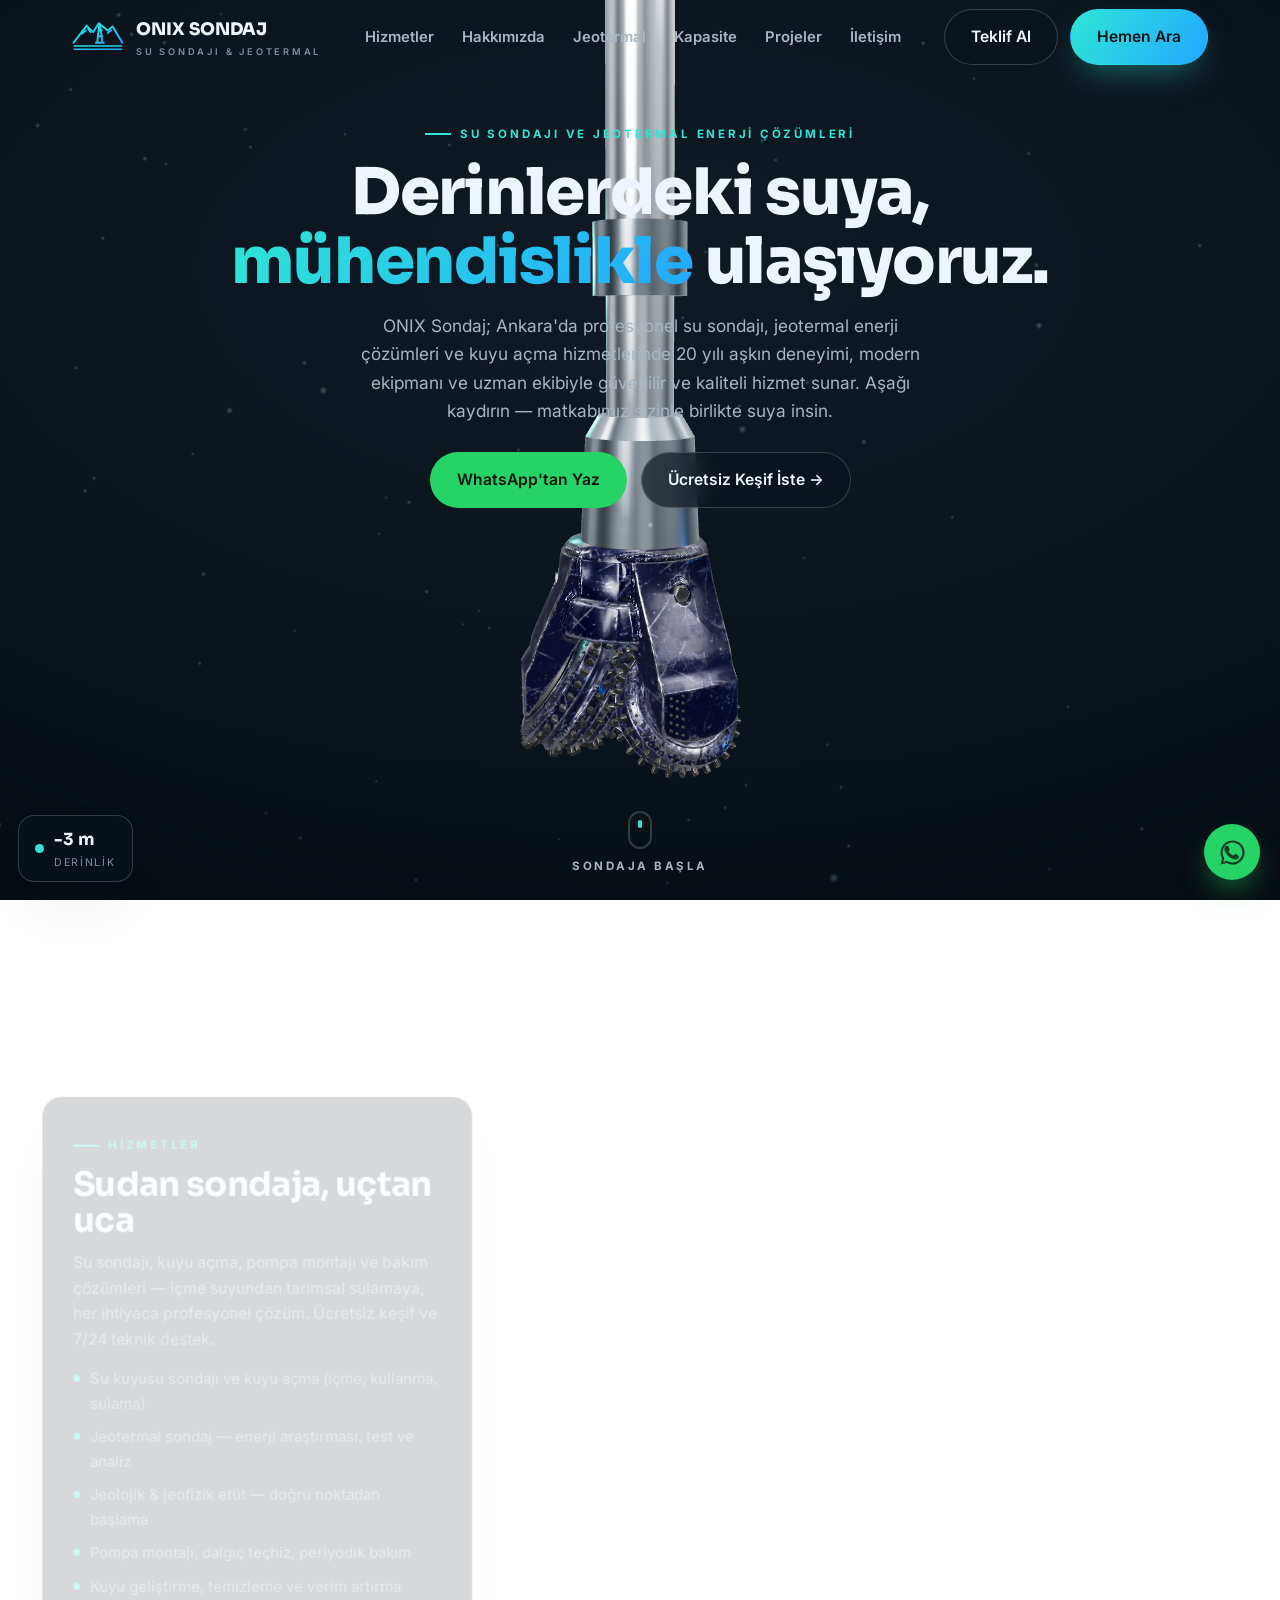
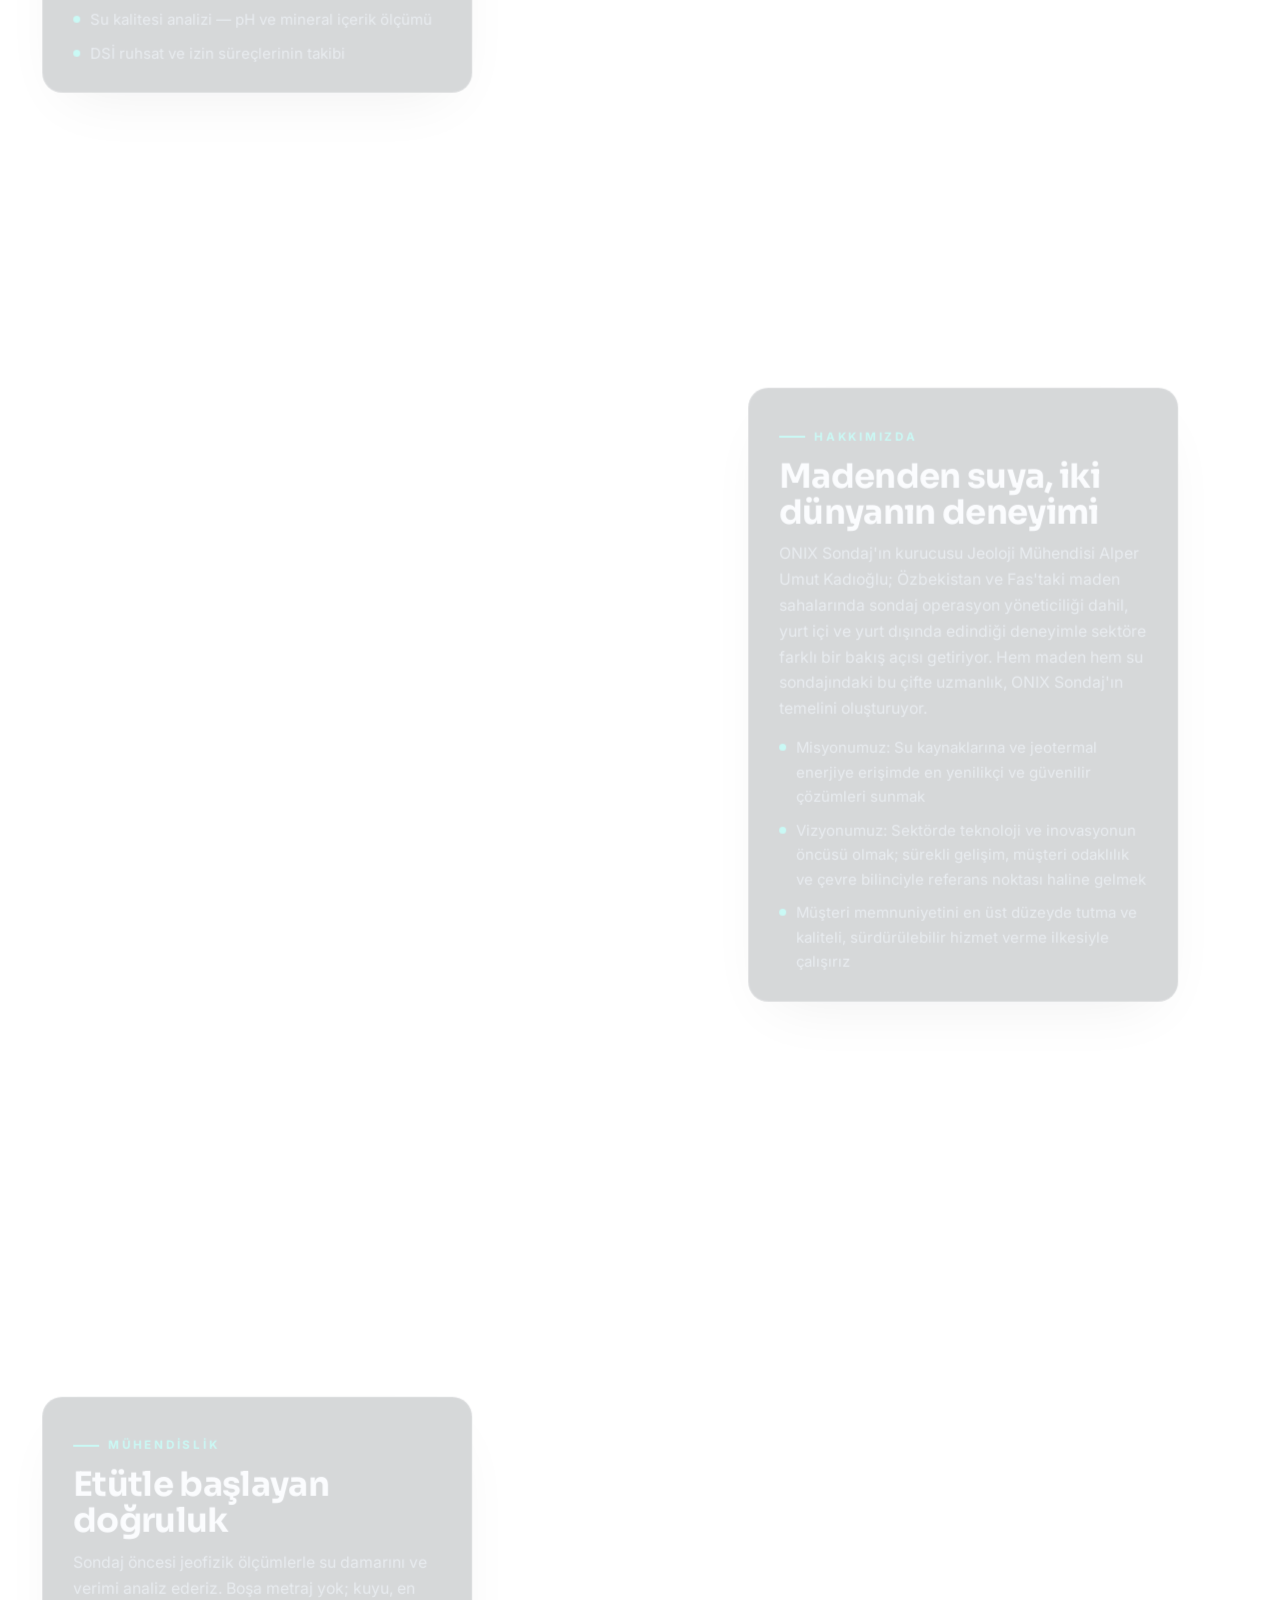
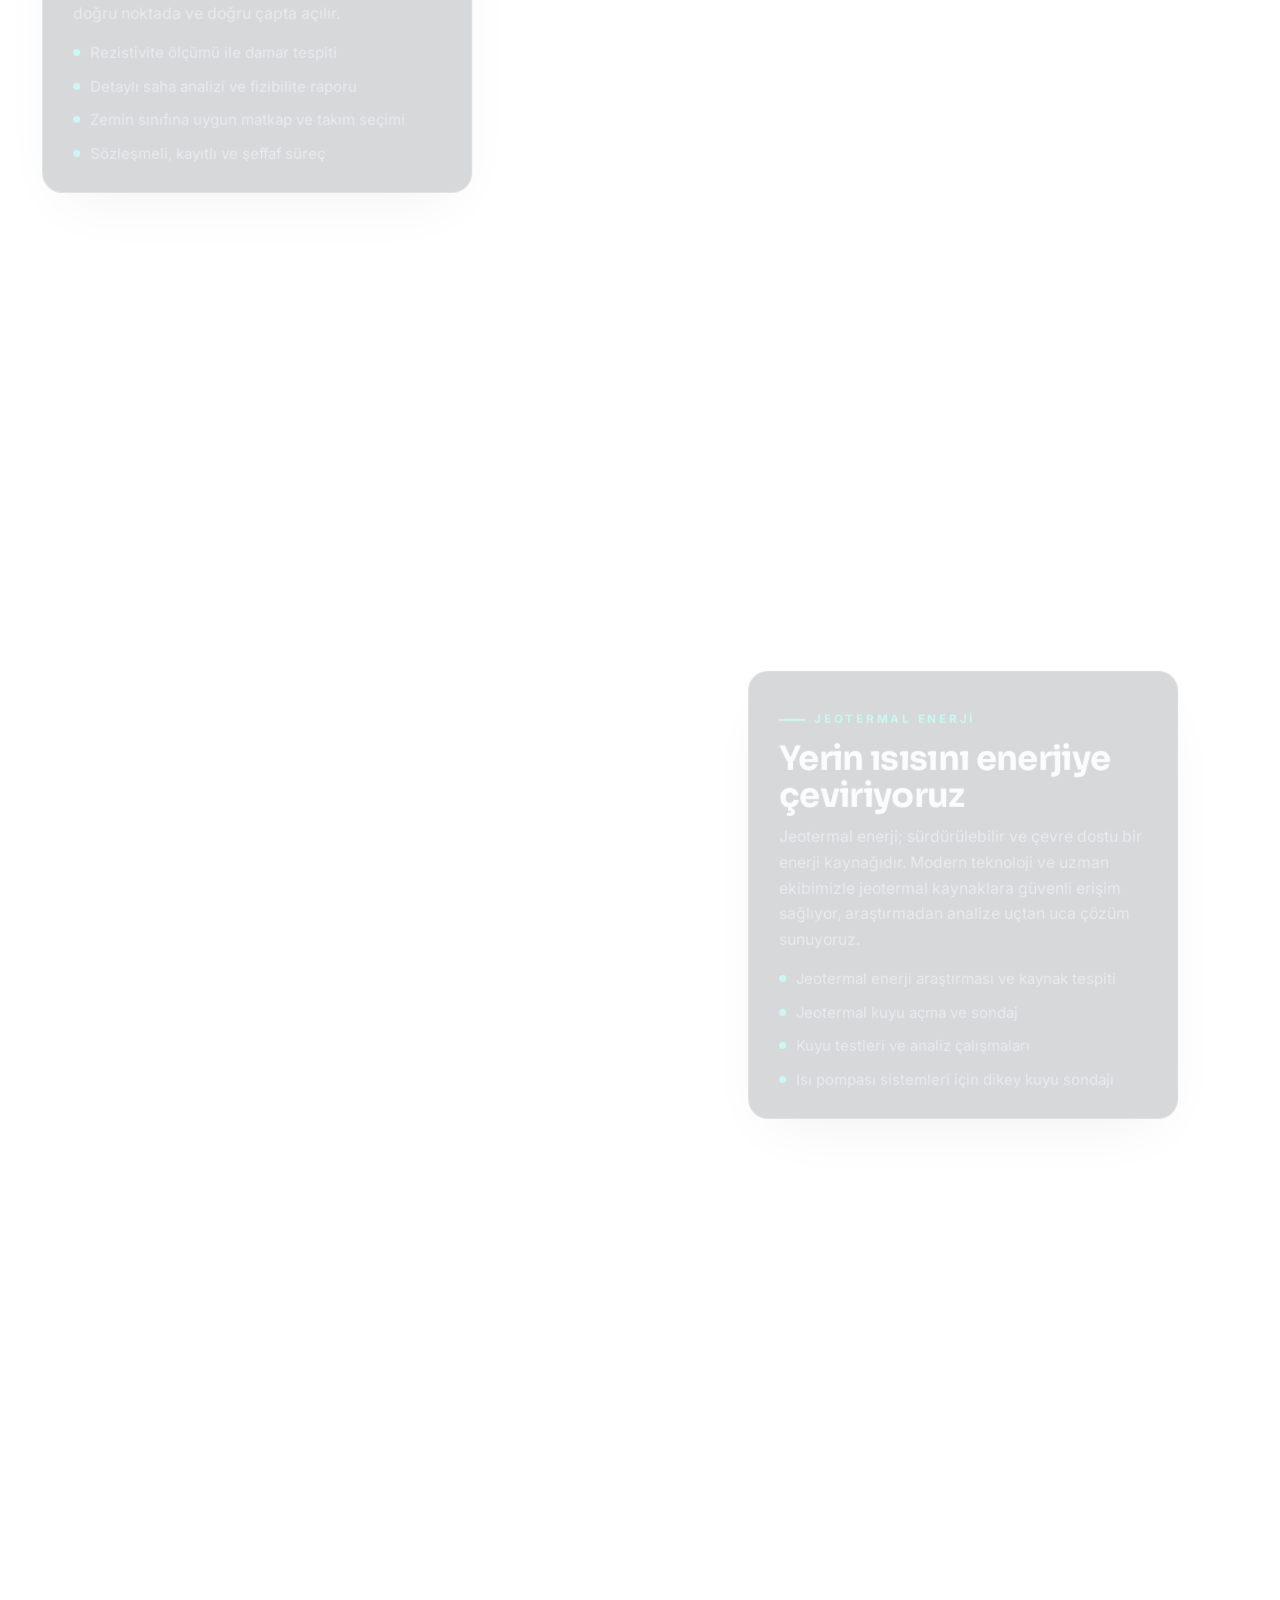
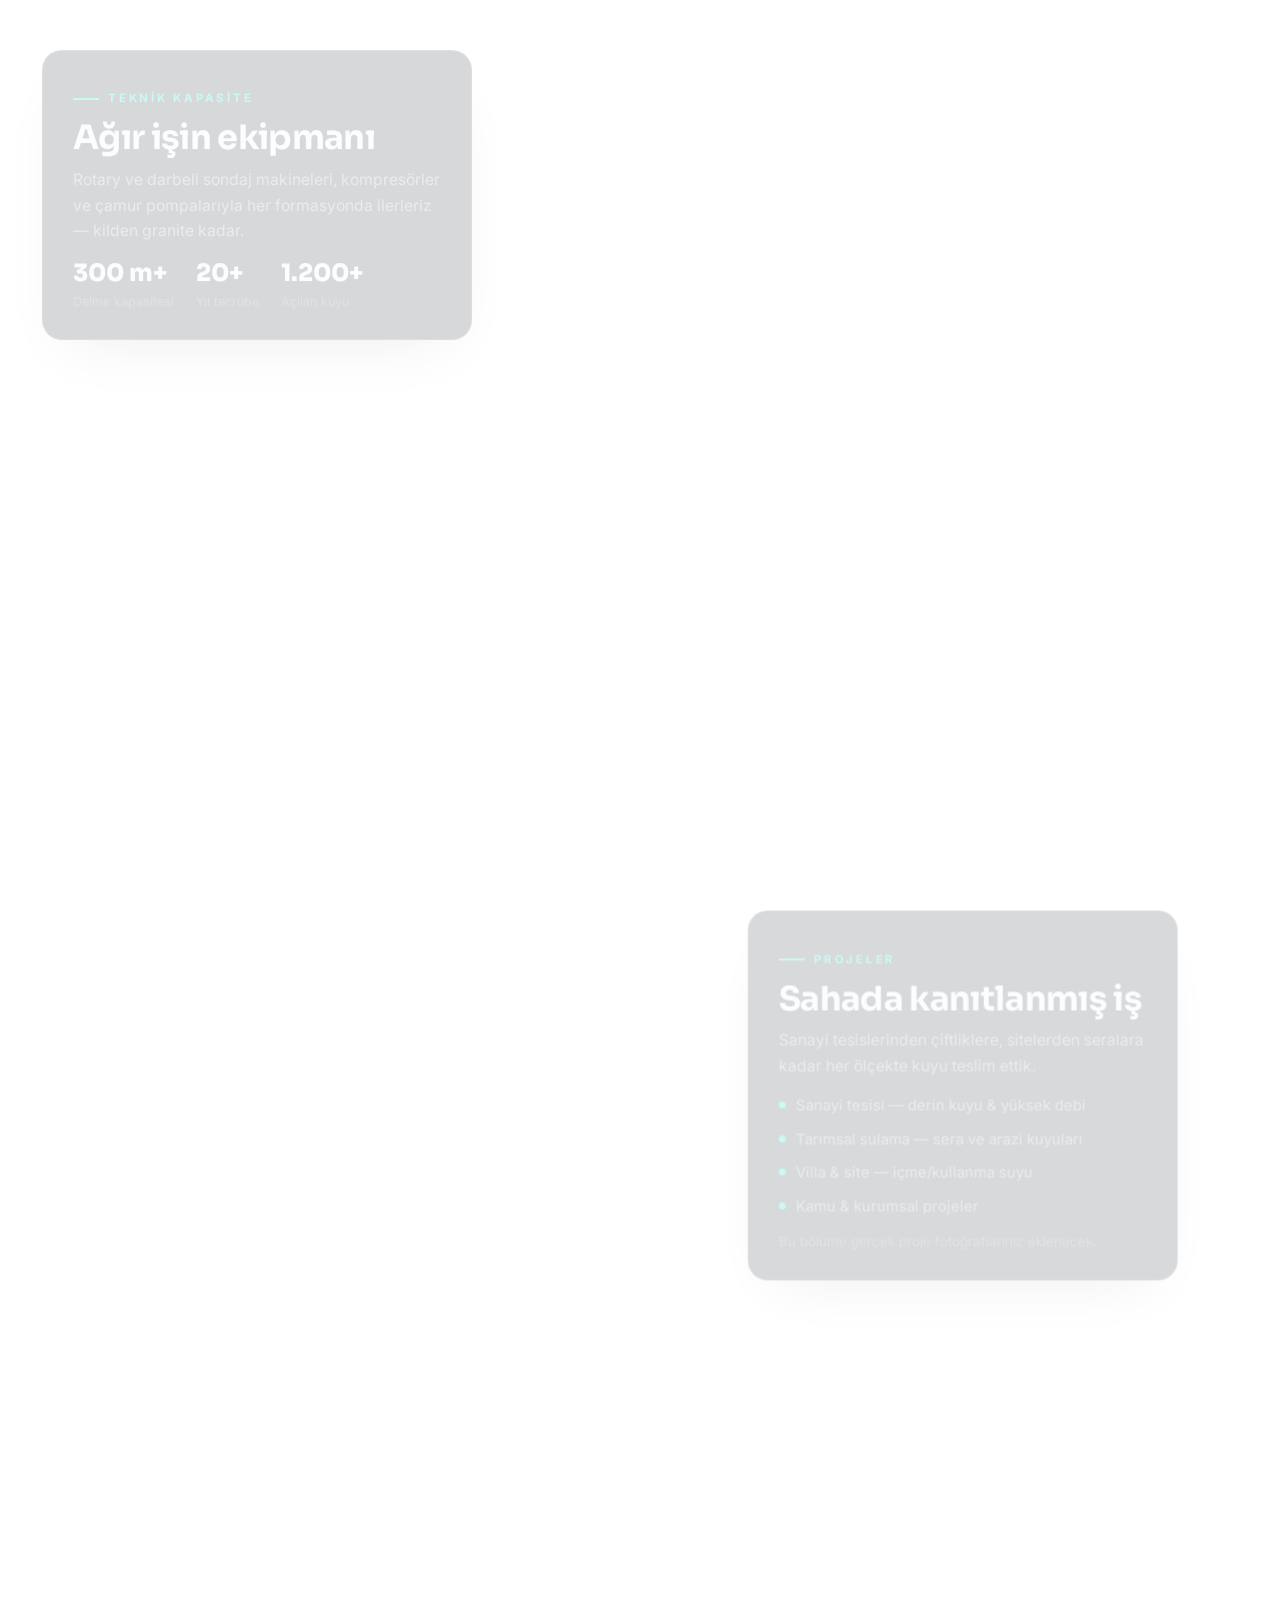
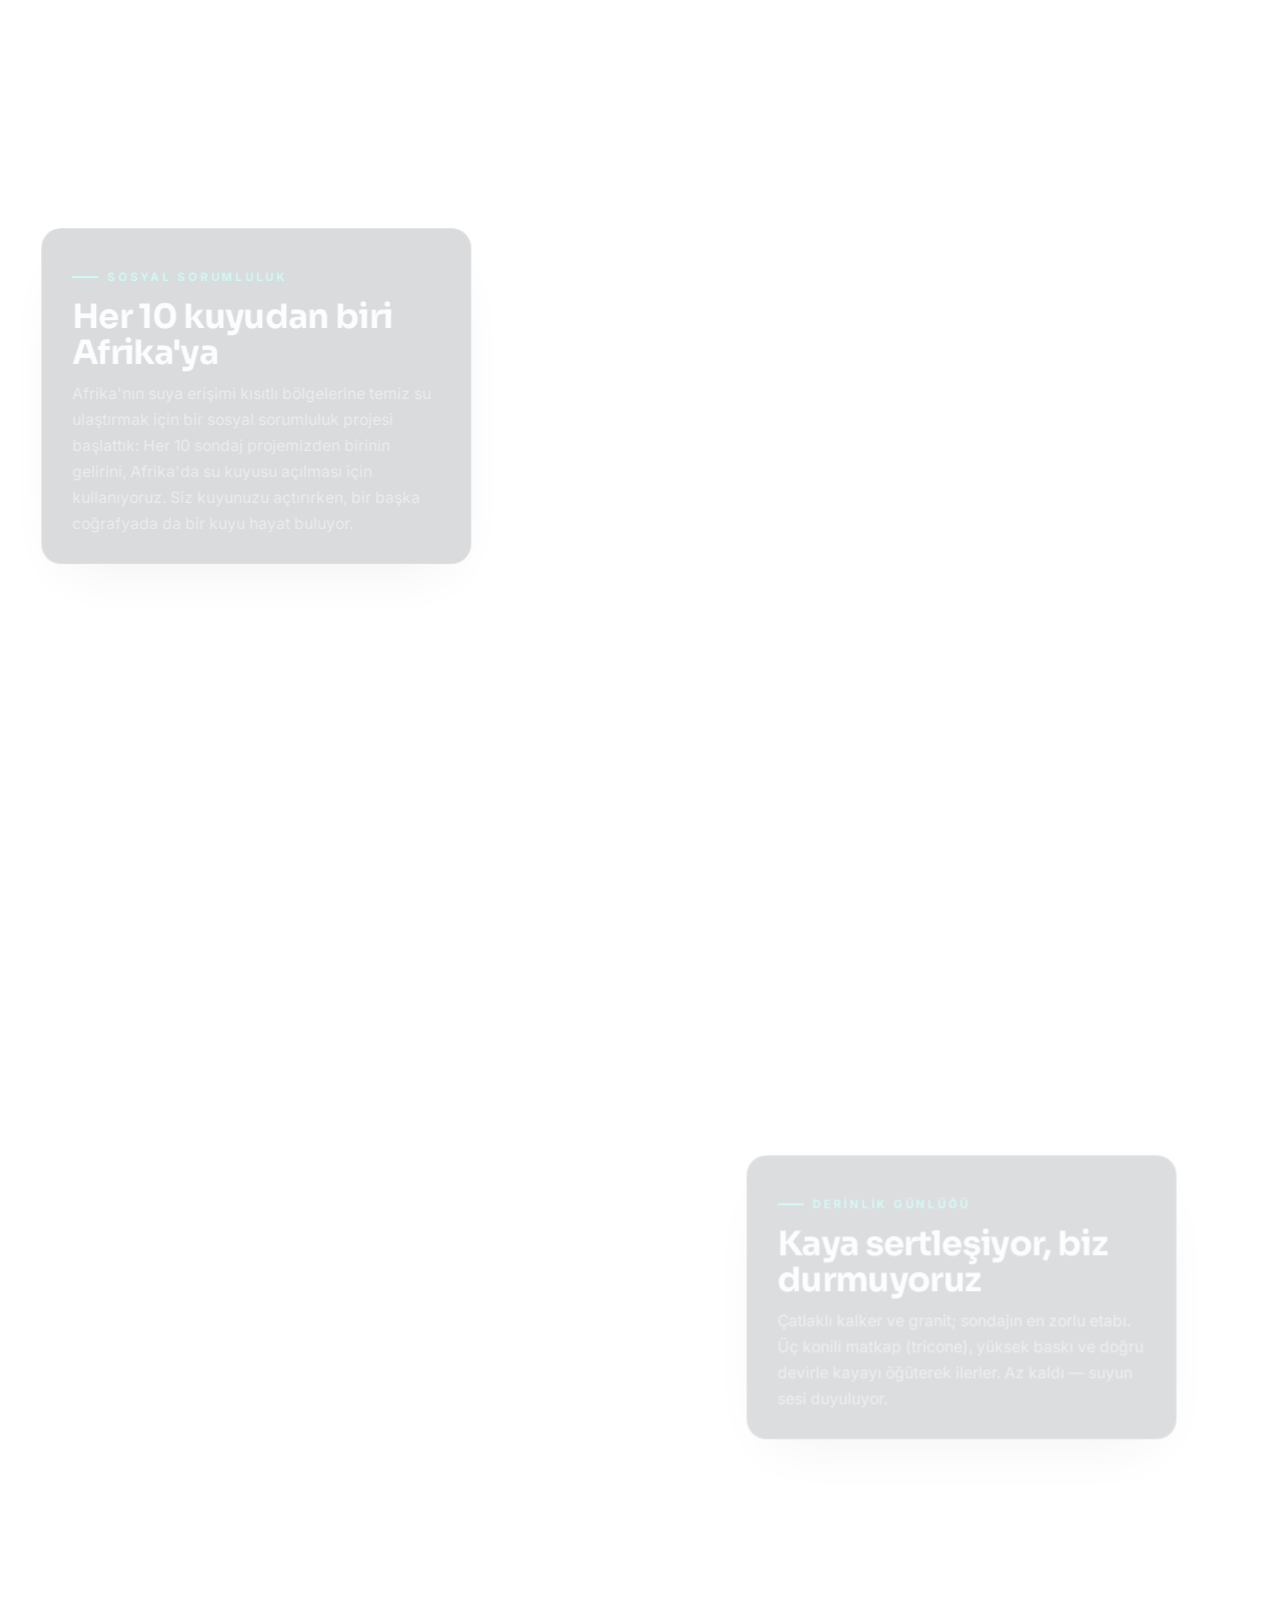
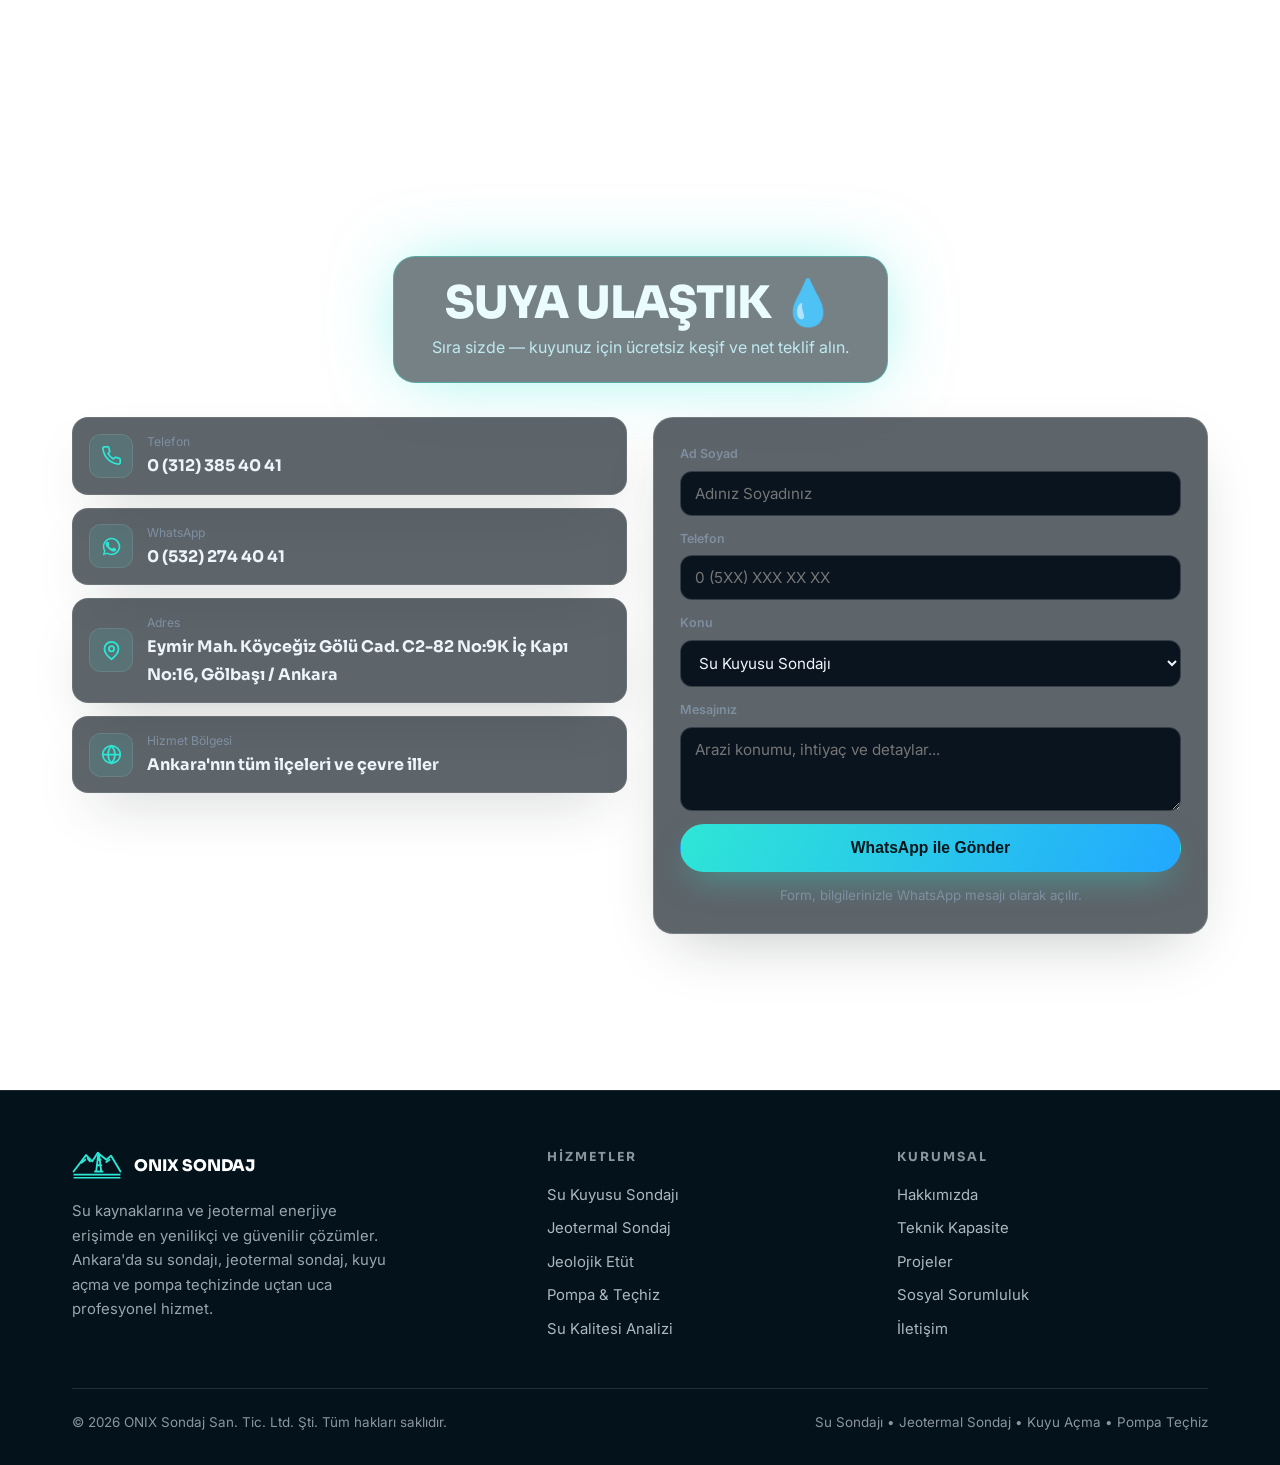
==== commit 1c7bd621: "Transfer onixsondaj.com content: about, geothermal, services, contact Add Hakkımızda (founder bio, m" ====
--- a/onix/index.html
+++ b/onix/index.html
@@ -3,11 +3,11 @@
 <head>
 <meta charset="utf-8">
 <meta name="viewport" content="width=device-width, initial-scale=1, viewport-fit=cover">
-<title>Onix Sondaj — Su Kuyusu Sondajı & Kuyu Açma</title>
-<meta name="description" content="Onix Sondaj; su kuyusu sondajı, jeolojik etüt, pompa teçhiz ve tarımsal sulama kuyularında uzman ekip ve modern ekipmanla uçtan uca hizmet sunar. Ücretsiz keşif ve teklif.">
+<title>ONIX Sondaj — Su Sondajı ve Jeotermal Enerji Çözümleri | Ankara</title>
+<meta name="description" content="ONIX Sondaj; Ankara'da profesyonel su sondajı, jeotermal enerji çözümleri ve kuyu açma hizmetleri sunar. 20 yılı aşkın deneyim, modern ekipman, uzman ekip. Ücretsiz keşif ve teklif.">
 <meta name="theme-color" content="#071019">
-<meta property="og:title" content="Onix Sondaj — Su Kuyusu Sondajı & Kuyu Açma">
-<meta property="og:description" content="Suyu güvenle yerin derinliklerinden çıkarıyoruz. Ücretsiz keşif ve teklif alın.">
+<meta property="og:title" content="ONIX Sondaj — Su Sondajı ve Jeotermal Enerji Çözümleri">
+<meta property="og:description" content="Ankara'da su sondajı, jeotermal enerji ve kuyu açma hizmetleri. Ücretsiz keşif ve teklif alın.">
 <meta property="og:type" content="website">
 <link rel="preconnect" href="https://fonts.googleapis.com">
 <link rel="preconnect" href="https://fonts.gstatic.com" crossorigin>
@@ -219,7 +219,7 @@
         <text x="320" y="340" font-family="Inter,Arial,sans-serif" font-weight="700" font-size="34" letter-spacing="16" text-anchor="middle">DRILLING</text>
       </g>
     </svg>
-    <div class="splash-tag">SU SONDAJINDA UZMAN EKİP</div>
+    <div class="splash-tag">SU SONDAJI &amp; JEOTERMAL ENERJİ ÇÖZÜMLERİ</div>
     <div class="splash-bar"><i id="splashFill"></i></div>
     <div class="splash-pct"><span id="splashPct">0%</span> — sahne hazırlanıyor</div>
   </div>
@@ -240,11 +240,12 @@
         </g>
         <path d="M2 34 H62 M2 38 H62" stroke="url(#lg)" stroke-width="2"/>
       </svg>
-      <div>ONIX DRILLING<small>Su Kuyusu & Sondaj</small></div>
+      <div>ONIX SONDAJ<small>Su Sondajı & Jeotermal</small></div>
     </a>
     <nav class="nav-links" id="navLinks">
       <a href="#hizmetler">Hizmetler</a>
-      <a href="#muhendislik">Mühendislik</a>
+      <a href="#hakkimizda">Hakkımızda</a>
+      <a href="#jeotermal">Jeotermal</a>
       <a href="#kapasite">Kapasite</a>
       <a href="#projeler">Projeler</a>
       <a href="#iletisim">İletişim</a>
@@ -265,9 +266,9 @@
 
   <section id="hero">
     <div class="wrap inner">
-      <span class="eyebrow" style="justify-content:center">Su Sondaj &amp; Kuyu Açma Uzmanı</span>
+      <span class="eyebrow" style="justify-content:center">Su Sondajı ve Jeotermal Enerji Çözümleri</span>
       <h1>Derinlerdeki suya,<br><em>mühendislikle</em> ulaşıyoruz.</h1>
-      <p class="lead">Onix Sondaj; modern ekipman ve deneyimli ekibiyle su kuyusu sondajında uçtan uca hizmet sunar. Aşağı kaydırın — matkabımız sizinle birlikte suya insin.</p>
+      <p class="lead">ONIX Sondaj; Ankara'da profesyonel su sondajı, jeotermal enerji çözümleri ve kuyu açma hizmetlerinde 20 yılı aşkın deneyimi, modern ekipmanı ve uzman ekibiyle güvenilir ve kaliteli hizmet sunar. Aşağı kaydırın — matkabımız sizinle birlikte suya insin.</p>
       <div class="actions">
         <a href="https://wa.me/905322744041?text=Merhaba%2C%20su%20kuyusu%20i%C3%A7in%20teklif%20almak%20istiyorum." class="btn btn-wa" target="_blank" rel="noopener">WhatsApp'tan Yaz</a>
         <a href="#iletisim" class="btn btn-ghost">Ücretsiz Keşif İste →</a>
@@ -280,26 +281,56 @@
     <div class="wrap"><div class="block">
       <span class="eyebrow">Hizmetler</span>
       <h2>Sudan sondaja, uçtan uca</h2>
-      <p>İçme suyundan tarımsal sulamaya, her ihtiyaca profesyonel çözüm.</p>
+      <p>Su sondajı, kuyu açma, pompa montajı ve bakım çözümleri — içme suyundan tarımsal sulamaya, her ihtiyaca profesyonel çözüm. Ücretsiz keşif ve 7/24 teknik destek.</p>
       <ul>
-        <li>Su kuyusu sondajı (içme, kullanma, sulama)</li>
+        <li>Su kuyusu sondajı ve kuyu açma (içme, kullanma, sulama)</li>
+        <li>Jeotermal sondaj — enerji araştırması, test ve analiz</li>
         <li>Jeolojik &amp; jeofizik etüt — doğru noktadan başlama</li>
-        <li>Pompa &amp; dalgıç teçhiz, borulama</li>
+        <li>Pompa montajı, dalgıç teçhiz, periyodik bakım</li>
         <li>Kuyu geliştirme, temizleme ve verim artırma</li>
+        <li>Su kalitesi analizi — pH ve mineral içerik ölçümü</li>
         <li>DSİ ruhsat ve izin süreçlerinin takibi</li>
       </ul>
     </div></div>
   </section>
 
-  <section class="stage right" id="muhendislik">
+  <section class="stage right" id="hakkimizda">
+    <div class="wrap"><div class="block">
+      <span class="eyebrow">Hakkımızda</span>
+      <h2>Madenden suya, iki dünyanın deneyimi</h2>
+      <p>ONIX Sondaj'ın kurucusu Jeoloji Mühendisi Alper Umut Kadıoğlu; Özbekistan ve Fas'taki maden sahalarında sondaj operasyon yöneticiliği dahil, yurt içi ve yurt dışında edindiği deneyimle sektöre farklı bir bakış açısı getiriyor. Hem maden hem su sondajındaki bu çifte uzmanlık, ONIX Sondaj'ın temelini oluşturuyor.</p>
+      <ul>
+        <li>Misyonumuz: Su kaynaklarına ve jeotermal enerjiye erişimde en yenilikçi ve güvenilir çözümleri sunmak</li>
+        <li>Vizyonumuz: Sektörde teknoloji ve inovasyonun öncüsü olmak; sürekli gelişim, müşteri odaklılık ve çevre bilinciyle referans noktası haline gelmek</li>
+        <li>Müşteri memnuniyetini en üst düzeyde tutma ve kaliteli, sürdürülebilir hizmet verme ilkesiyle çalışırız</li>
+      </ul>
+    </div></div>
+  </section>
+
+  <section class="stage left" id="muhendislik">
     <div class="wrap"><div class="block">
       <span class="eyebrow">Mühendislik</span>
       <h2>Etütle başlayan doğruluk</h2>
       <p>Sondaj öncesi jeofizik ölçümlerle su damarını ve verimi analiz ederiz. Boşa metraj yok; kuyu, en doğru noktada ve doğru çapta açılır.</p>
       <ul>
         <li>Rezistivite ölçümü ile damar tespiti</li>
+        <li>Detaylı saha analizi ve fizibilite raporu</li>
         <li>Zemin sınıfına uygun matkap ve takım seçimi</li>
         <li>Sözleşmeli, kayıtlı ve şeffaf süreç</li>
+      </ul>
+    </div></div>
+  </section>
+
+  <section class="stage right" id="jeotermal">
+    <div class="wrap"><div class="block">
+      <span class="eyebrow">Jeotermal Enerji</span>
+      <h2>Yerin ısısını enerjiye çeviriyoruz</h2>
+      <p>Jeotermal enerji; sürdürülebilir ve çevre dostu bir enerji kaynağıdır. Modern teknoloji ve uzman ekibimizle jeotermal kaynaklara güvenli erişim sağlıyor, araştırmadan analize uçtan uca çözüm sunuyoruz.</p>
+      <ul>
+        <li>Jeotermal enerji araştırması ve kaynak tespiti</li>
+        <li>Jeotermal kuyu açma ve sondaj</li>
+        <li>Kuyu testleri ve analiz çalışmaları</li>
+        <li>Isı pompası sistemleri için dikey kuyu sondajı</li>
       </ul>
     </div></div>
   </section>
@@ -311,7 +342,7 @@
       <p>Rotary ve darbeli sondaj makineleri, kompresörler ve çamur pompalarıyla her formasyonda ilerleriz — kilden granite kadar.</p>
       <div class="kpis">
         <div><b>300 m+</b><span>Delme kapasitesi</span></div>
-        <div><b>15+</b><span>Yıl tecrübe</span></div>
+        <div><b>20+</b><span>Yıl tecrübe</span></div>
         <div><b>1.200+</b><span>Açılan kuyu</span></div>
       </div>
     </div></div>
@@ -332,7 +363,15 @@
     </div></div>
   </section>
 
-  <section class="stage left">
+  <section class="stage left" id="sosyal-sorumluluk">
+    <div class="wrap"><div class="block">
+      <span class="eyebrow">Sosyal Sorumluluk</span>
+      <h2>Her 10 kuyudan biri Afrika'ya</h2>
+      <p>Afrika'nın suya erişimi kısıtlı bölgelerine temiz su ulaştırmak için bir sosyal sorumluluk projesi başlattık: Her 10 sondaj projemizden birinin gelirini, Afrika'da su kuyusu açılması için kullanıyoruz. Siz kuyunuzu açtırırken, bir başka coğrafyada da bir kuyu hayat buluyor.</p>
+    </div></div>
+  </section>
+
+  <section class="stage right">
     <div class="wrap"><div class="block">
       <span class="eyebrow">Derinlik Günlüğü</span>
       <h2>Kaya sertleşiyor, biz durmuyoruz</h2>
@@ -352,7 +391,8 @@
         <div class="contact-lines">
           <a class="cline" href="tel:+903123854041"><span class="cic"><svg viewBox="0 0 24 24" fill="none" stroke="currentColor" stroke-width="2"><path d="M22 16.9v3a2 2 0 0 1-2.2 2 19.8 19.8 0 0 1-8.6-3 19.5 19.5 0 0 1-6-6 19.8 19.8 0 0 1-3-8.6A2 2 0 0 1 4.1 2h3a2 2 0 0 1 2 1.7c.1 1 .4 2 .7 2.9a2 2 0 0 1-.5 2.1L8.1 9.9a16 16 0 0 0 6 6l1.2-1.2a2 2 0 0 1 2.1-.5c.9.3 1.9.6 2.9.7a2 2 0 0 1 1.7 2Z"/></svg></span><span><small>Telefon</small><b>0 (312) 385 40 41</b></span></a>
           <a class="cline" href="https://wa.me/905322744041" target="_blank" rel="noopener"><span class="cic"><svg viewBox="0 0 24 24" fill="currentColor"><path d="M12 2a10 10 0 0 0-8.6 15L2 22l5.1-1.3A10 10 0 1 0 12 2Zm0 18.2a8.2 8.2 0 0 1-4.3-1.2l-.3-.2-3 .8.8-3-.2-.3A8.2 8.2 0 1 1 12 20.2Zm4.6-6.1c-.3-.1-1.7-.8-2-.9-.3-.1-.4-.1-.6.1l-.9 1c-.2.2-.3.2-.6.1-1.6-.8-2.6-1.4-3.7-3.2-.3-.5.3-.5.8-1.4.1-.2 0-.4 0-.5l-.9-2.1c-.2-.5-.4-.5-.6-.5H7c-.2 0-.5.1-.7.3-.3.3-1 1-1 2.4s1 2.8 1.2 3 2.1 3.2 5.1 4.5c2.5 1.1 3 1 3.6.9.7-.1 1.7-.7 1.9-1.4.2-.6.2-1.2.2-1.3-.1-.2-.3-.2-.6-.4Z"/></svg></span><span><small>WhatsApp</small><b>0 (532) 274 40 41</b></span></a>
-          <div class="cline"><span class="cic"><svg viewBox="0 0 24 24" fill="none" stroke="currentColor" stroke-width="2"><path d="M20 10c0 6-8 12-8 12s-8-6-8-12a8 8 0 0 1 16 0Z"/><circle cx="12" cy="10" r="3"/></svg></span><span><small>Hizmet Bölgesi</small><b>Ankara — OSTİM ve çevre iller</b></span></div>
+          <div class="cline"><span class="cic"><svg viewBox="0 0 24 24" fill="none" stroke="currentColor" stroke-width="2"><path d="M20 10c0 6-8 12-8 12s-8-6-8-12a8 8 0 0 1 16 0Z"/><circle cx="12" cy="10" r="3"/></svg></span><span><small>Adres</small><b>Eymir Mah. Köyceğiz Gölü Cad. C2-82 No:9K İç Kapı No:16, Gölbaşı / Ankara</b></span></div>
+          <div class="cline"><span class="cic"><svg viewBox="0 0 24 24" fill="none" stroke="currentColor" stroke-width="2"><circle cx="12" cy="12" r="10"/><path d="M2 12h20M12 2a15.3 15.3 0 0 1 4 10 15.3 15.3 0 0 1-4 10 15.3 15.3 0 0 1-4-10 15.3 15.3 0 0 1 4-10Z"/></svg></span><span><small>Hizmet Bölgesi</small><b>Ankara'nın tüm ilçeleri ve çevre iller</b></span></div>
         </div>
         <form class="qf" id="quoteForm">
           <label for="ad">Ad Soyad</label>
@@ -362,10 +402,12 @@
           <label for="konu">Konu</label>
           <select id="konu" name="konu">
             <option>Su Kuyusu Sondajı</option>
+            <option>Jeotermal Sondaj</option>
             <option>Jeolojik / Jeofizik Etüt</option>
             <option>Pompa &amp; Teçhiz</option>
             <option>Tarımsal Sulama Kuyusu</option>
             <option>Kuyu Temizleme / Geliştirme</option>
+            <option>Su Kalitesi Analizi</option>
             <option>Diğer</option>
           </select>
           <label for="mesaj">Mesajınız</label>
@@ -396,25 +438,28 @@
           </svg>
           <div>ONIX SONDAJ</div>
         </div>
-        <p>Suyu güvenle yerin derinliklerinden çıkarıyoruz. Su kuyusu sondajı, jeolojik etüt ve pompa teçhizinde uçtan uca profesyonel hizmet.</p>
+        <p>Su kaynaklarına ve jeotermal enerjiye erişimde en yenilikçi ve güvenilir çözümler. Ankara'da su sondajı, jeotermal sondaj, kuyu açma ve pompa teçhizinde uçtan uca profesyonel hizmet.</p>
       </div>
       <div class="foot-col">
         <h5>Hizmetler</h5>
         <a href="#hizmetler">Su Kuyusu Sondajı</a>
+        <a href="#jeotermal">Jeotermal Sondaj</a>
         <a href="#muhendislik">Jeolojik Etüt</a>
         <a href="#hizmetler">Pompa &amp; Teçhiz</a>
-        <a href="#hizmetler">Tarımsal Sulama</a>
+        <a href="#hizmetler">Su Kalitesi Analizi</a>
       </div>
       <div class="foot-col">
         <h5>Kurumsal</h5>
+        <a href="#hakkimizda">Hakkımızda</a>
         <a href="#kapasite">Teknik Kapasite</a>
         <a href="#projeler">Projeler</a>
+        <a href="#sosyal-sorumluluk">Sosyal Sorumluluk</a>
         <a href="#iletisim">İletişim</a>
       </div>
     </div>
     <div class="foot-bottom">
-      <span>© <span id="yil">2026</span> Onix Sondaj. Tüm hakları saklıdır.</span>
-      <span>Su Kuyusu Sondajı • Kuyu Açma • Pompa Teçhiz</span>
+      <span>© <span id="yil">2026</span> ONIX Sondaj San. Tic. Ltd. Şti. Tüm hakları saklıdır.</span>
+      <span>Su Sondajı • Jeotermal Sondaj • Kuyu Açma • Pompa Teçhiz</span>
     </div>
   </div>
 </footer>
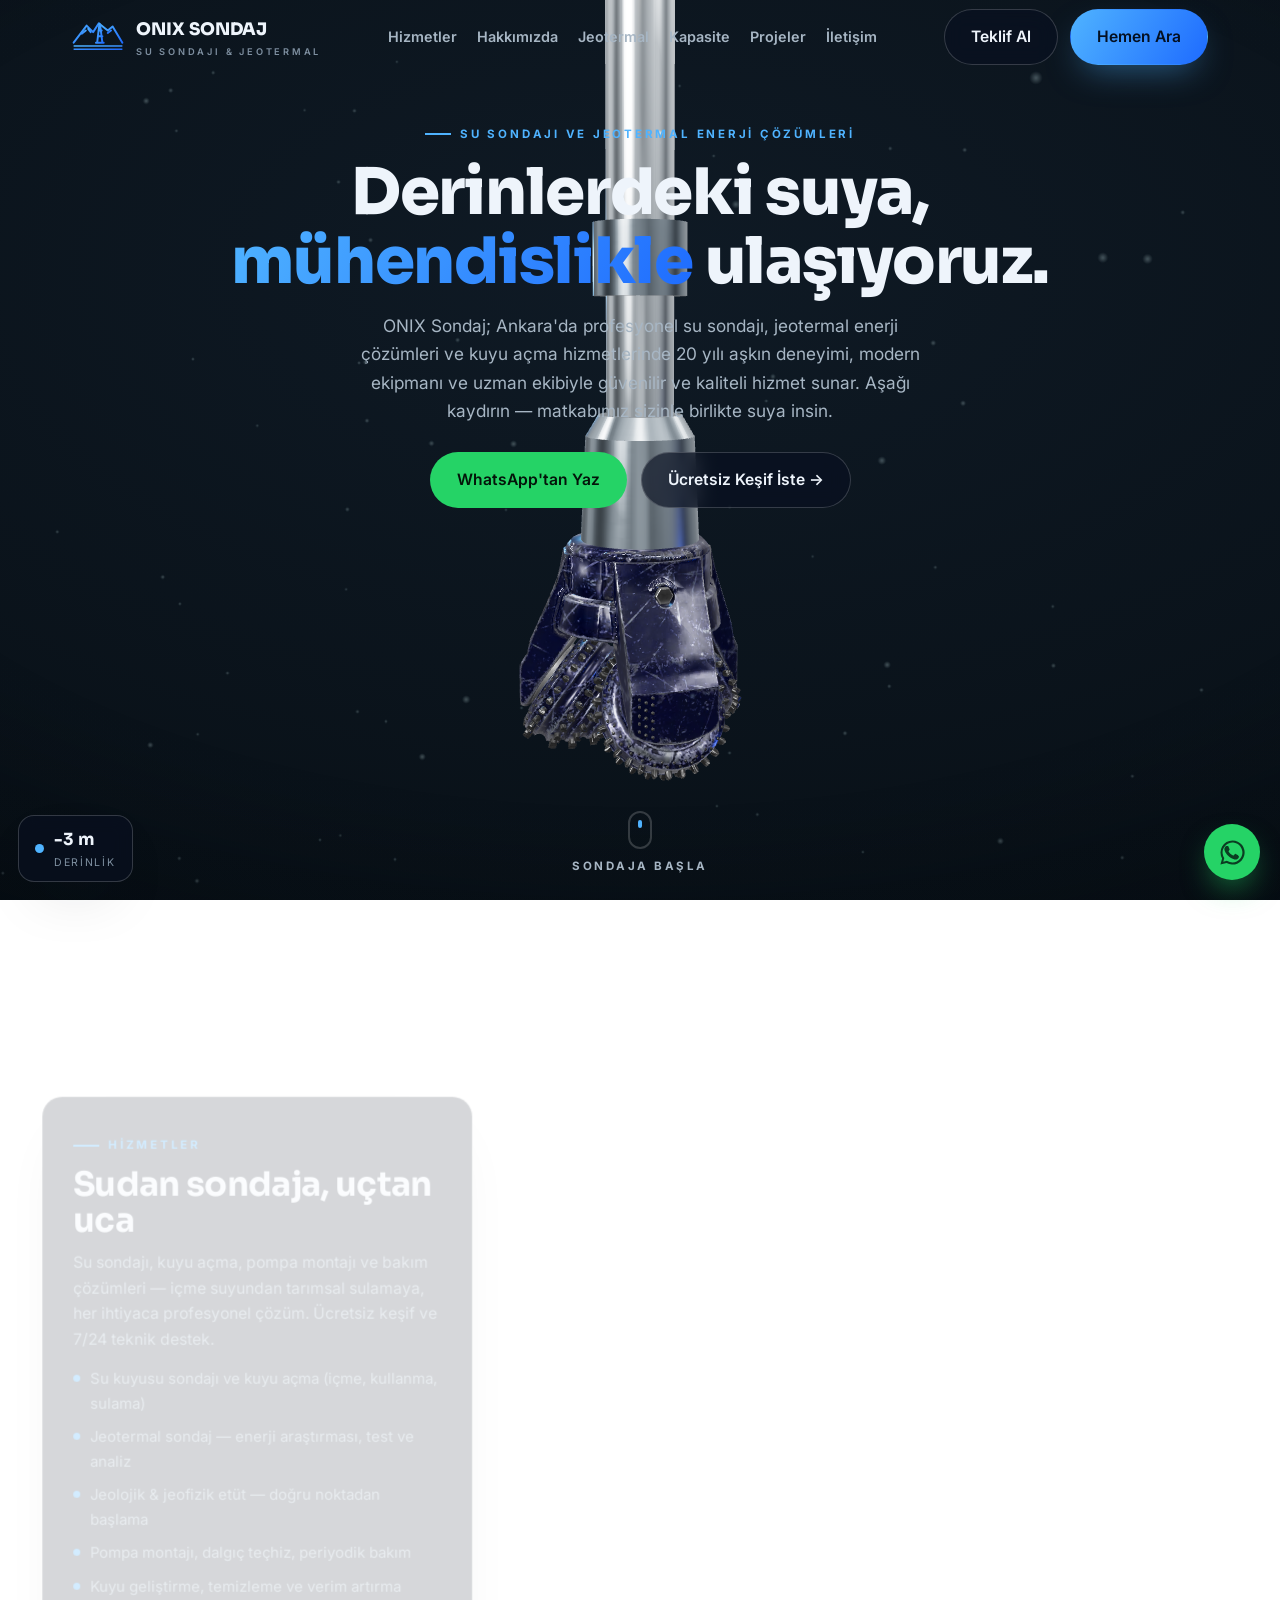
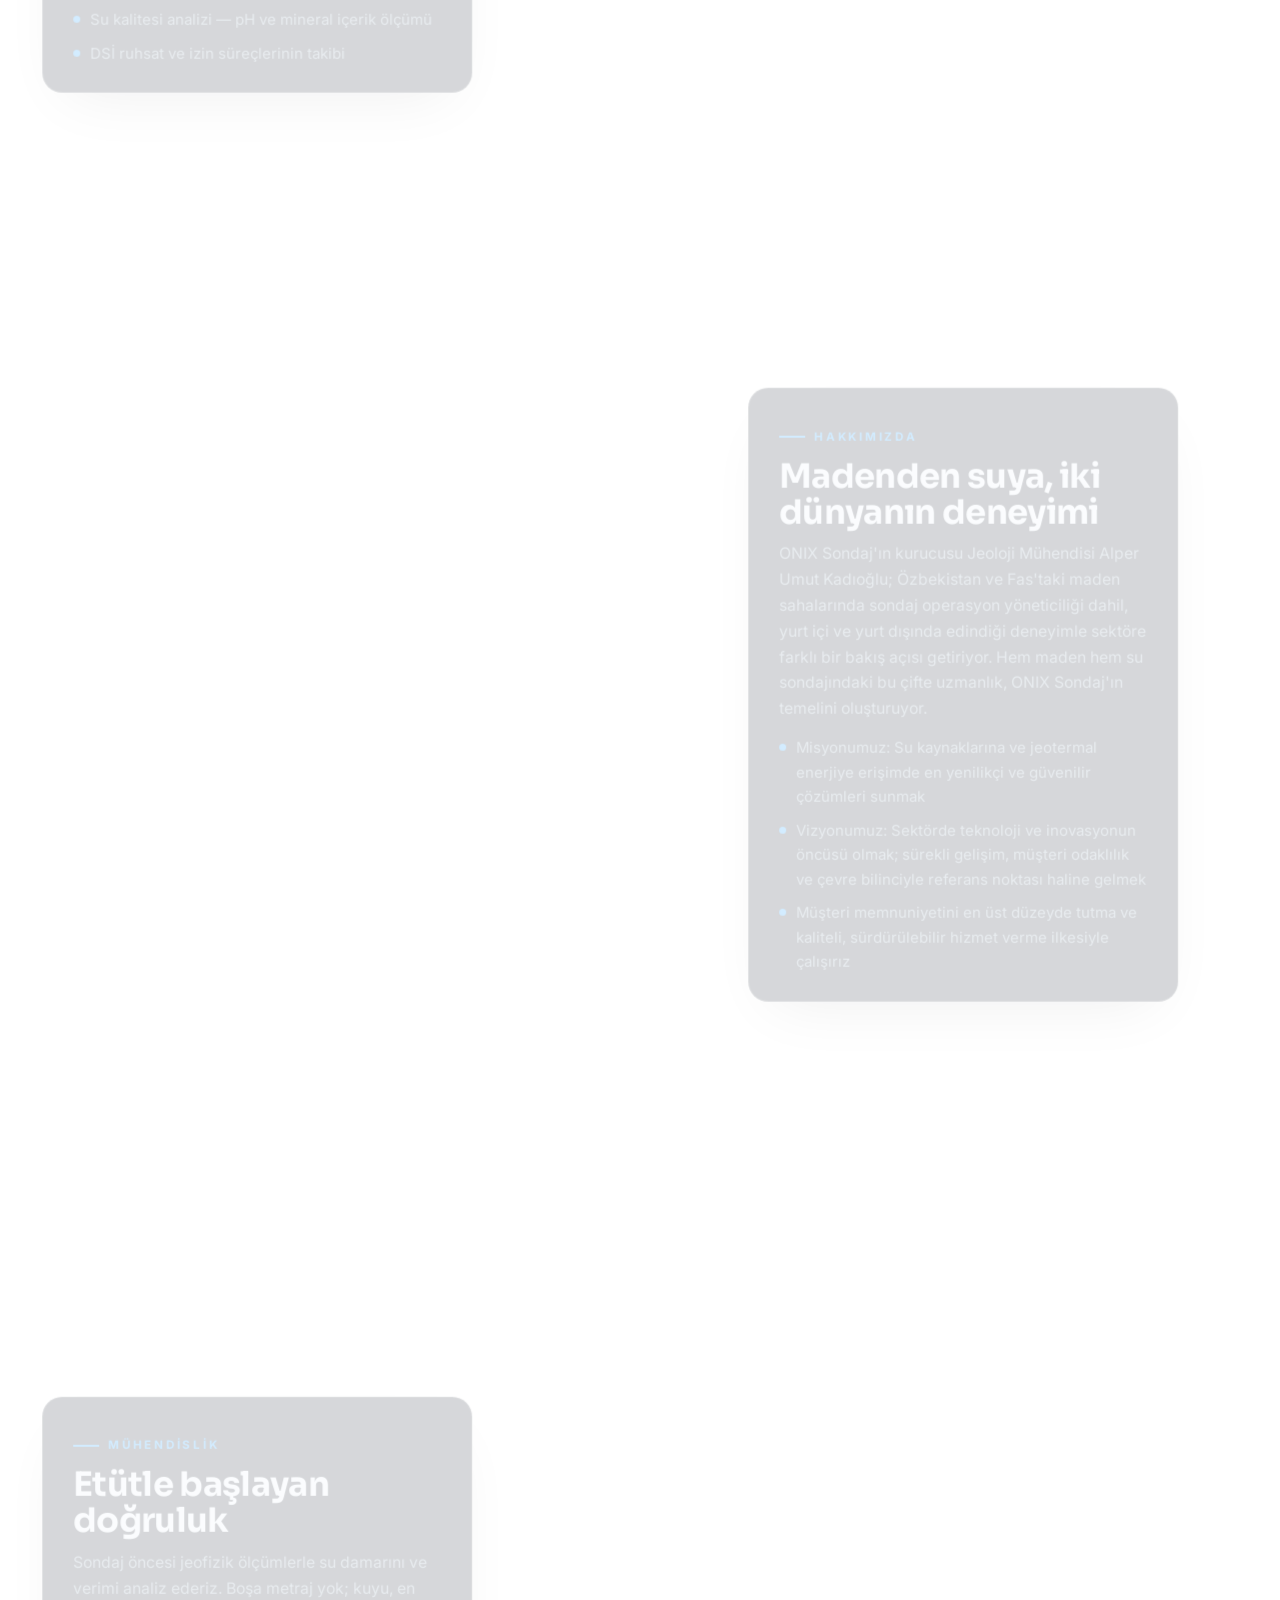
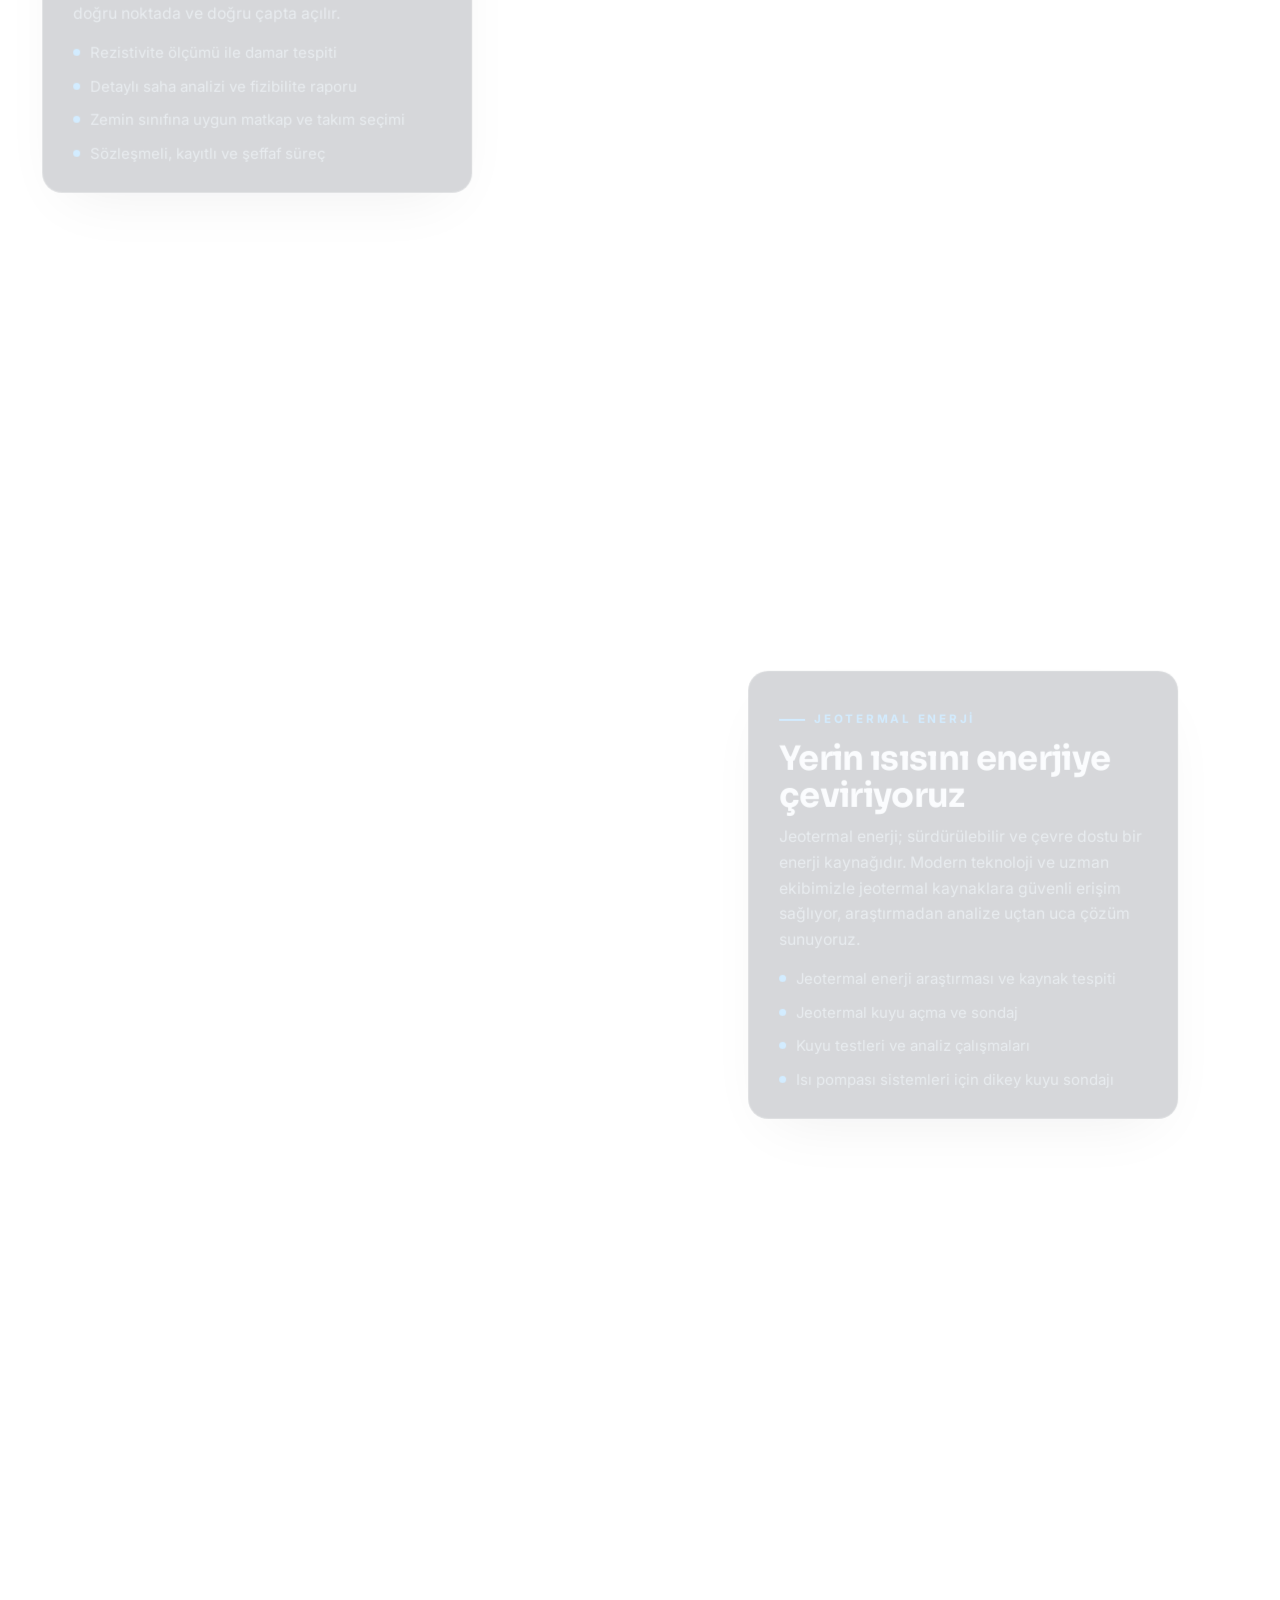
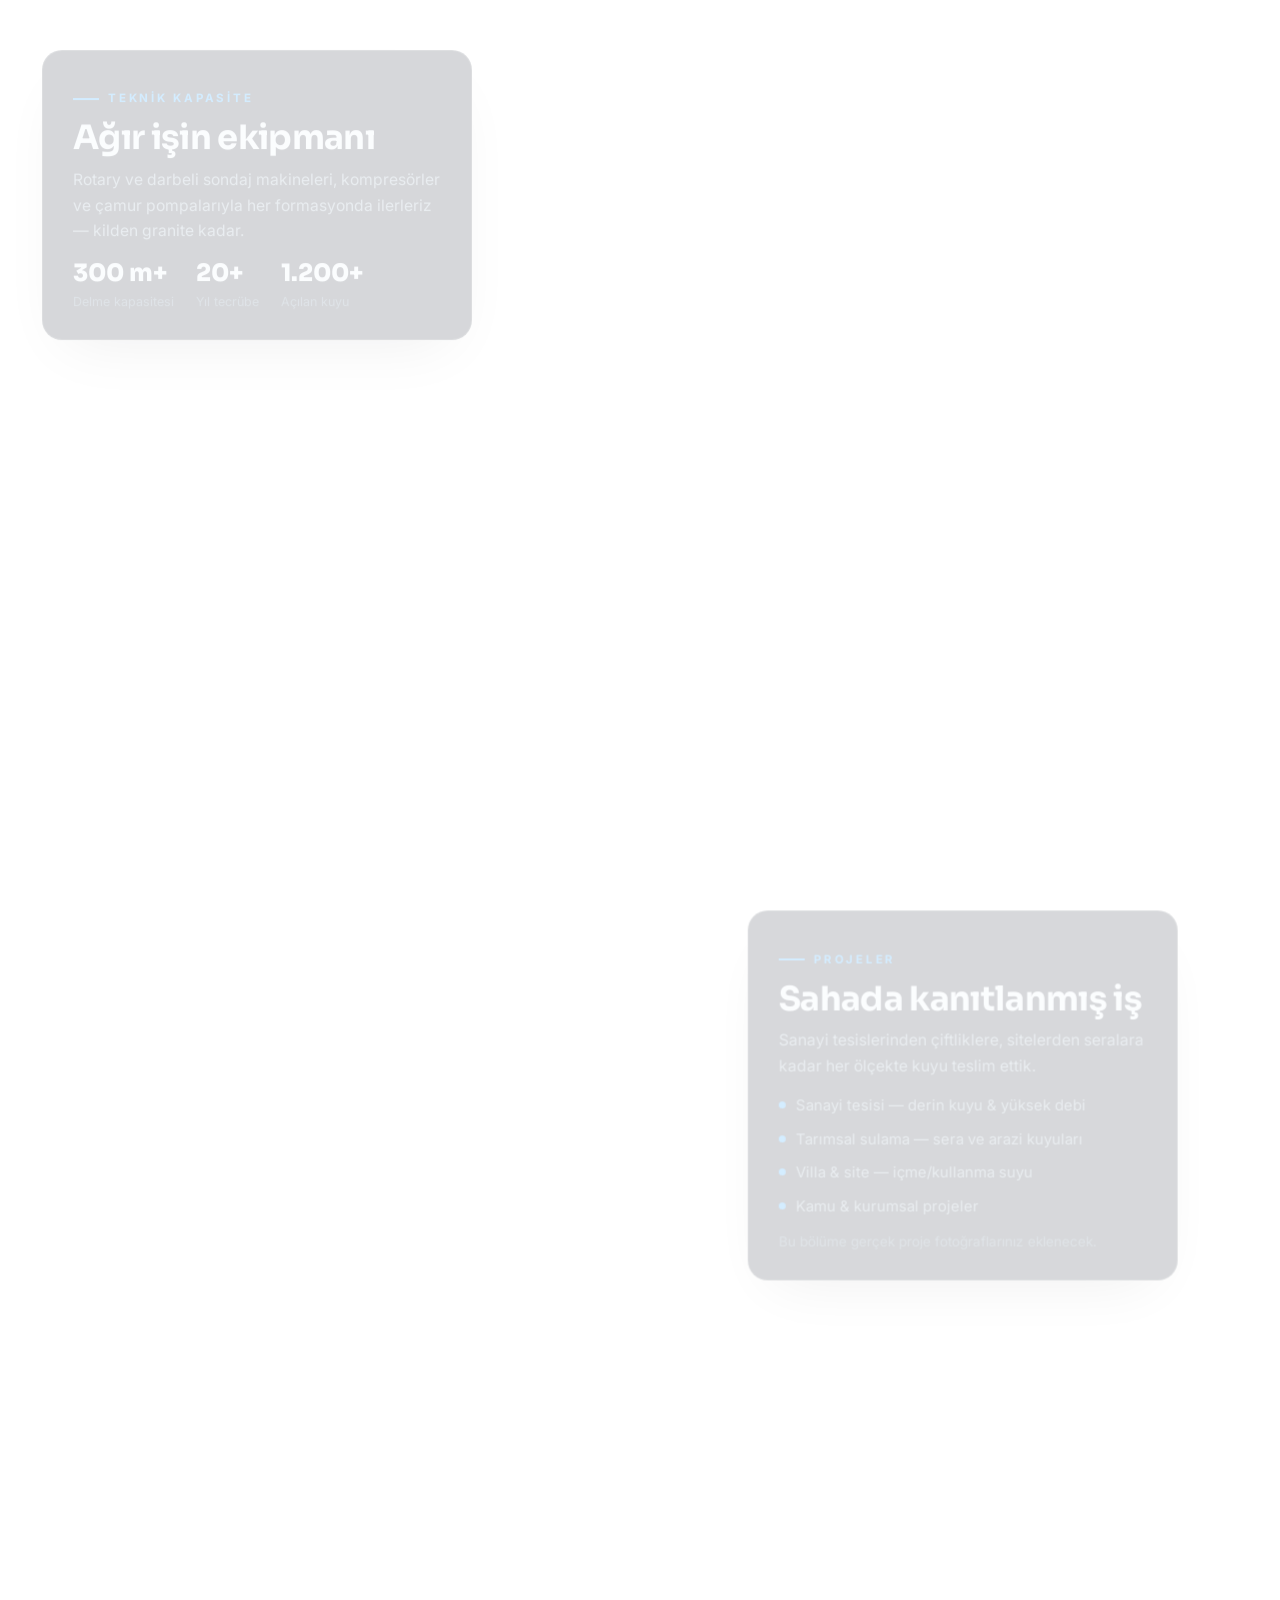
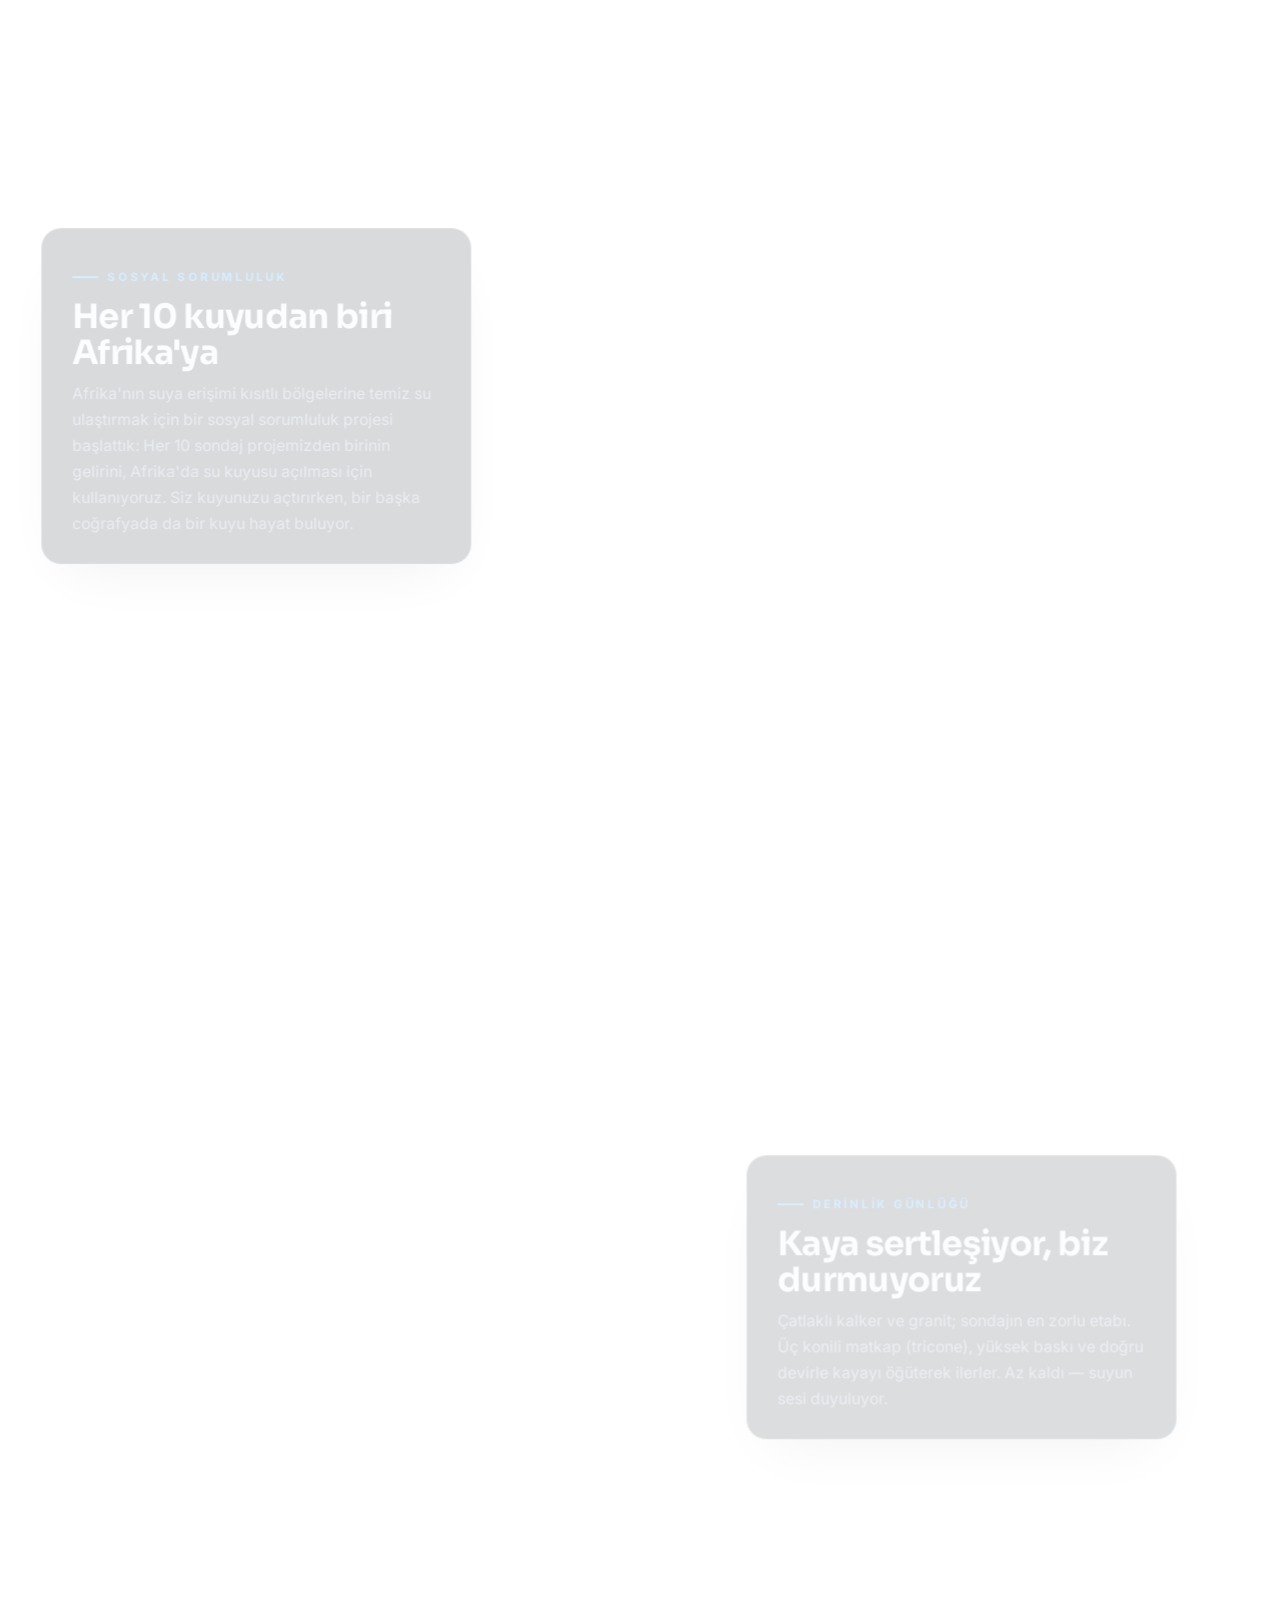
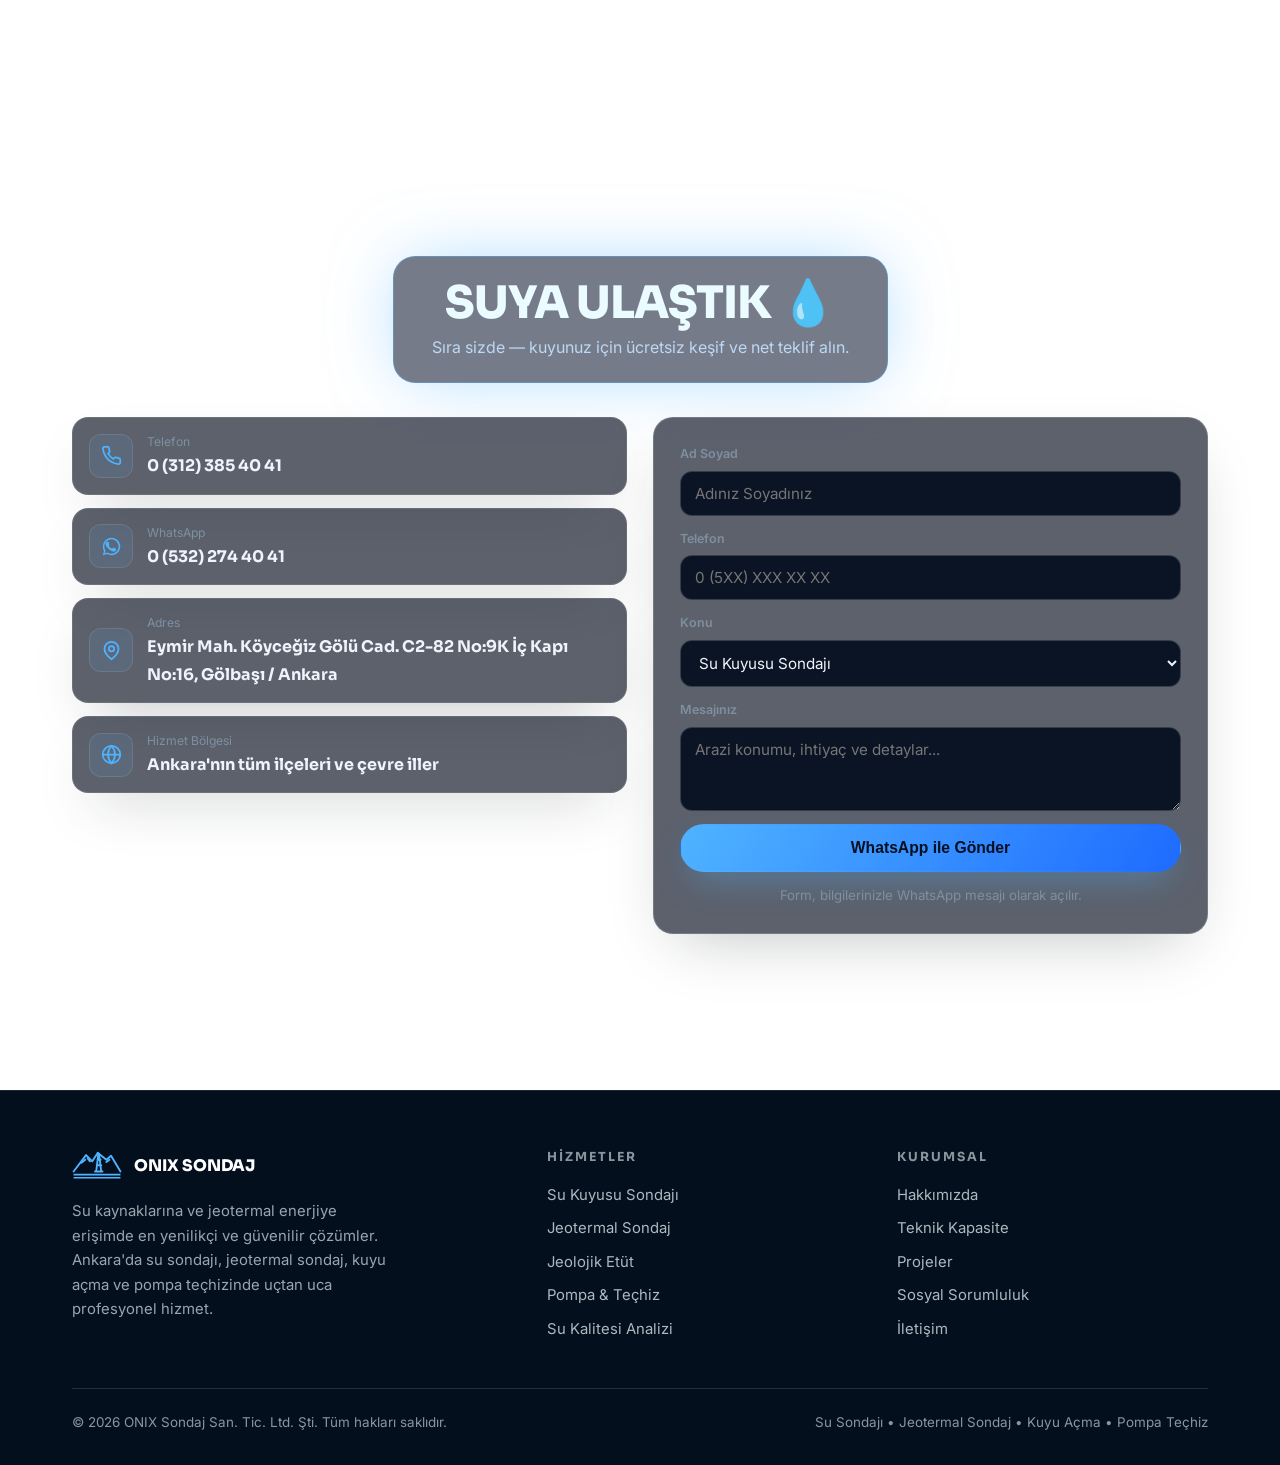
==== commit 40effd3e: "Fix mobile header overflow and menu theme; switch accent palette to navy/water blue - Mobile: hambur" ====
--- a/onix/index.html
+++ b/onix/index.html
@@ -5,7 +5,7 @@
 <meta name="viewport" content="width=device-width, initial-scale=1, viewport-fit=cover">
 <title>ONIX Sondaj — Su Sondajı ve Jeotermal Enerji Çözümleri | Ankara</title>
 <meta name="description" content="ONIX Sondaj; Ankara'da profesyonel su sondajı, jeotermal enerji çözümleri ve kuyu açma hizmetleri sunar. 20 yılı aşkın deneyim, modern ekipman, uzman ekip. Ücretsiz keşif ve teklif.">
-<meta name="theme-color" content="#071019">
+<meta name="theme-color" content="#061020">
 <meta property="og:title" content="ONIX Sondaj — Su Sondajı ve Jeotermal Enerji Çözümleri">
 <meta property="og:description" content="Ankara'da su sondajı, jeotermal enerji ve kuyu açma hizmetleri. Ücretsiz keşif ve teklif alın.">
 <meta property="og:type" content="website">
@@ -14,24 +14,24 @@
 <link href="https://fonts.googleapis.com/css2?family=Sora:wght@400;500;600;700;800&family=Inter:wght@400;500;600;700&display=swap" rel="stylesheet">
 <style>
 :root{
-  --paper:#071019;
-  --paper-2:#0a1521;
+  --paper:#061020;
+  --paper-2:#0a1628;
   --ink:#eef4fb;
   --ink-2:#a7b6c4;
   --muted:#7e8fa0;
-  --teal:#2ee6d6;
-  --teal-deep:#22a8ff;
+  --teal:#4fb3ff;
+  --teal-deep:#1e6bff;
   --amber:#f6b545;
   --line:rgba(255,255,255,.1);
   --line-2:rgba(255,255,255,.18);
-  --glass:rgba(10,20,30,.66);
+  --glass:rgba(8,16,32,.66);
   --radius:20px;
   --shadow:0 24px 60px -24px rgba(23,29,34,.28);
   --maxw:1180px;
 }
 *{box-sizing:border-box;margin:0;padding:0}
 html{scroll-behavior:smooth}
-body{--bg-a:#0e1a26;--bg-b:#070e15;font-family:'Inter',system-ui,sans-serif;background:radial-gradient(120% 90% at 50% 30%,var(--bg-a),var(--bg-b));background-attachment:fixed;color:var(--ink);line-height:1.65;overflow-x:hidden;-webkit-font-smoothing:antialiased}
+body{--bg-a:#0c1b31;--bg-b:#050b16;font-family:'Inter',system-ui,sans-serif;background:radial-gradient(120% 90% at 50% 30%,var(--bg-a),var(--bg-b));background-attachment:fixed;color:var(--ink);line-height:1.65;overflow-x:hidden;-webkit-font-smoothing:antialiased}
 h1,h2,h3,h4{font-family:'Sora',sans-serif;letter-spacing:-.02em;line-height:1.08}
 a{color:inherit;text-decoration:none}
 .wrap{width:100%;max-width:var(--maxw);margin:0 auto;padding:0 22px}
@@ -39,7 +39,7 @@
 .eyebrow::before{content:"";width:26px;height:2px;background:var(--teal)}
 .btn{display:inline-flex;align-items:center;justify-content:center;gap:9px;font-weight:600;font-size:.98rem;
   padding:14px 26px;border-radius:999px;border:1px solid transparent;cursor:pointer;transition:.25s ease;white-space:nowrap}
-.btn-primary{background:linear-gradient(120deg,#2ee6d6,#22a8ff);color:#04141a;box-shadow:0 14px 34px -12px rgba(46,230,214,.5)}
+.btn-primary{background:linear-gradient(120deg,#4fb3ff,#1e6bff);color:#041022;box-shadow:0 14px 34px -12px rgba(79,179,255,.5)}
 .btn-primary:hover{transform:translateY(-2px)}
 .btn-ghost{background:var(--glass);border-color:var(--line-2);color:var(--ink);backdrop-filter:blur(10px)}
 .btn-ghost:hover{transform:translateY(-2px);background:rgba(255,255,255,.12)}
@@ -53,7 +53,7 @@
   background:radial-gradient(120% 90% at 50% 40%,transparent 55%,rgba(2,6,10,.5) 100%)}
 
 /* ---------- splash ---------- */
-#splash{position:fixed;inset:0;z-index:200;display:grid;place-items:center;background:radial-gradient(900px 600px at 50% 30%,#0d2236 0%,#060d14 70%);
+#splash{position:fixed;inset:0;z-index:200;display:grid;place-items:center;background:radial-gradient(900px 600px at 50% 30%,#0e2140 0%,#050b16 70%);
   transition:opacity .9s ease,visibility .9s;animation:splash-auto 1ms linear 9s forwards}
 #splash.done{opacity:0;visibility:hidden;pointer-events:none}
 @keyframes splash-auto{to{opacity:0;visibility:hidden}}
@@ -65,21 +65,21 @@
 .splash-bar i{display:block;height:100%;width:0%;background:linear-gradient(90deg,var(--teal),var(--teal-deep));border-radius:3px;transition:width .3s ease;
   animation:bar-auto 7.5s cubic-bezier(.2,.6,.3,1) forwards}
 @keyframes bar-auto{0%{width:0}60%{width:82%}100%{width:100%}}
-.splash-pct{font-family:'Sora';font-size:.85rem;color:var(--muted);animation:logo-in 1.1s .4s both}
+.splash-pct{font-family:'Sora',sans-serif;font-size:.85rem;color:var(--muted);animation:logo-in 1.1s .4s both}
 
 /* ---------- header ---------- */
 header{position:fixed;inset:0 0 auto 0;z-index:50;transition:.3s ease}
-header.scrolled{background:rgba(7,16,25,.78);backdrop-filter:blur(16px);border-bottom:1px solid var(--line)}
-.nav{display:flex;align-items:center;justify-content:space-between;height:74px}
-.brand{display:flex;align-items:center;gap:12px;font-family:'Sora';font-weight:800;font-size:1.08rem}
+header.scrolled{background:rgba(6,14,28,.78);backdrop-filter:blur(16px);border-bottom:1px solid var(--line)}
+.nav{display:flex;align-items:center;justify-content:space-between;gap:10px;height:74px}
+.brand{display:flex;align-items:center;gap:12px;font-family:'Sora',sans-serif;font-weight:800;font-size:1.08rem}
 .brand>div{white-space:nowrap}
-.brand .logo{width:40px;height:40px;flex:0 0 auto}
+.brand .logo{width:52px;height:40px;flex:0 0 auto}
 .brand small{display:block;font-family:'Inter';font-weight:600;font-size:.58rem;letter-spacing:.3em;color:var(--muted);text-transform:uppercase}
-.nav-links{display:flex;align-items:center;gap:28px}
-.nav-links a{font-size:.93rem;color:var(--ink-2);font-weight:600;transition:.2s}
+.nav-links{display:flex;align-items:center;gap:20px}
+.nav-links a{font-size:.9rem;color:var(--ink-2);font-weight:600;transition:.2s;white-space:nowrap}
 .nav-links a:hover{color:var(--ink)}
 .nav-cta{display:flex;align-items:center;gap:12px}
-.menu-btn{display:none;background:var(--glass);border:1px solid var(--line-2);border-radius:12px;padding:9px;cursor:pointer}
+.menu-btn{display:none;flex:0 0 auto;background:var(--glass);border:1px solid var(--line-2);border-radius:12px;padding:9px;cursor:pointer}
 .menu-btn span{display:block;width:20px;height:2px;background:#eef4fb;margin:4px 0;border-radius:2px}
 
 /* ---------- depth badge ---------- */
@@ -89,7 +89,7 @@
 body.digging #depth{opacity:1}
 #depth .dot{width:9px;height:9px;border-radius:50%;background:var(--teal);animation:pulse 1.6s infinite}
 @keyframes pulse{50%{opacity:.35}}
-#depth b{font-family:'Sora';font-size:1.05rem;min-width:64px}
+#depth b{font-family:'Sora',sans-serif;font-size:1.05rem;min-width:64px}
 #depth small{color:var(--muted);display:block;font-size:.66rem;letter-spacing:.16em;text-transform:uppercase}
 
 /* ---------- scroll content ---------- */
@@ -107,14 +107,14 @@
 .stage.left .wrap{justify-content:flex-start}
 .stage.right .wrap{justify-content:flex-end}
 .kpis{display:flex;gap:22px;margin-top:16px;flex-wrap:wrap}
-.kpis div b{font-family:'Sora';font-size:1.5rem;font-weight:800;display:block;line-height:1.1}
+.kpis div b{font-family:'Sora',sans-serif;font-size:1.5rem;font-weight:800;display:block;line-height:1.1}
 .kpis div span{font-size:.78rem;color:var(--muted)}
 
 /* hero */
 #hero{min-height:100vh;display:flex;flex-direction:column;justify-content:flex-start;text-align:center;position:relative}
 #hero .inner{padding-top:116px}
 #hero h1{font-size:clamp(2.2rem,5.2vw,4rem);font-weight:800;max-width:900px;margin:14px auto 16px;text-wrap:balance}
-#hero h1 em{font-style:normal;background:linear-gradient(120deg,#2ee6d6,#22a8ff);-webkit-background-clip:text;background-clip:text;color:transparent}
+#hero h1 em{font-style:normal;background:linear-gradient(120deg,#4fb3ff,#1e6bff);-webkit-background-clip:text;background-clip:text;color:transparent}
 #hero .lead{color:var(--ink-2);max-width:560px;margin:0 auto 26px;font-size:1.08rem}
 #hero .actions{display:flex;gap:14px;justify-content:center;flex-wrap:wrap}
 .scroll-cue{position:absolute;bottom:24px;left:50%;transform:translateX(-50%);display:flex;flex-direction:column;align-items:center;gap:8px;color:var(--ink-2);font-size:.72rem;letter-spacing:.22em;text-transform:uppercase;font-weight:700}
@@ -126,32 +126,32 @@
 #finale{min-height:110vh;display:flex;align-items:center}
 .finale-grid{display:grid;grid-template-columns:1fr 1fr;gap:26px;width:100%;align-items:start}
 .water-title{grid-column:1/-1;text-align:center;margin-bottom:8px}
-.water-title .pill{display:inline-block;background:rgba(6,26,34,.55);color:#eafcff;border:1px solid rgba(46,230,214,.4);
-  backdrop-filter:blur(12px);border-radius:22px;padding:22px 38px;box-shadow:0 0 70px -12px rgba(46,230,214,.55)}
+.water-title .pill{display:inline-block;background:rgba(6,16,40,.55);color:#eafcff;border:1px solid rgba(79,179,255,.4);
+  backdrop-filter:blur(12px);border-radius:22px;padding:22px 38px;box-shadow:0 0 70px -12px rgba(79,179,255,.55)}
 .water-title h2{font-size:clamp(1.8rem,4vw,2.8rem);font-weight:800}
-.water-title p{color:#bfe9ef;margin-top:6px}
+.water-title p{color:#bcd8f5;margin-top:6px}
 .contact-lines{display:flex;flex-direction:column;gap:13px}
 .cline{display:flex;align-items:center;gap:14px;background:var(--glass);backdrop-filter:blur(10px);border:1px solid var(--line);border-radius:16px;padding:14px 16px;box-shadow:var(--shadow)}
-.cline .cic{width:44px;height:44px;border-radius:12px;display:grid;place-items:center;background:rgba(46,230,214,.1);border:1px solid var(--line);flex:0 0 auto}
+.cline .cic{width:44px;height:44px;border-radius:12px;display:grid;place-items:center;background:rgba(79,179,255,.1);border:1px solid var(--line);flex:0 0 auto}
 .cline .cic svg{width:21px;height:21px;color:var(--teal)}
 .cline small{color:var(--muted);display:block;font-size:.76rem}
-.cline b{font-family:'Sora';font-size:1rem;font-weight:700}
+.cline b{font-family:'Sora',sans-serif;font-size:1rem;font-weight:700}
 form.qf{display:flex;flex-direction:column;gap:13px;background:var(--glass);backdrop-filter:blur(14px);border:1px solid rgba(255,255,255,.16);border-radius:var(--radius);padding:26px;box-shadow:var(--shadow)}
 form.qf label{font-size:.78rem;color:var(--muted);font-weight:600;margin-bottom:-7px}
-form.qf input,form.qf textarea,form.qf select{width:100%;background:#0a141e;border:1px solid var(--line-2);border-radius:12px;
+form.qf input,form.qf textarea,form.qf select{width:100%;background:#0a1424;border:1px solid var(--line-2);border-radius:12px;
   padding:12px 14px;color:var(--ink);font-family:inherit;font-size:.95rem;transition:.2s}
-form.qf input:focus,form.qf textarea:focus,form.qf select:focus{outline:none;border-color:var(--teal);box-shadow:0 0 0 3px rgba(14,124,140,.15)}
+form.qf input:focus,form.qf textarea:focus,form.qf select:focus{outline:none;border-color:var(--teal);box-shadow:0 0 0 3px rgba(30,107,255,.18)}
 form.qf textarea{resize:vertical;min-height:84px}
 
 /* footer */
-footer{position:relative;z-index:10;padding:56px 0 32px;background:#04121c;border-top:1px solid var(--line);color:#cfd6db}
+footer{position:relative;z-index:10;padding:56px 0 32px;background:#040f1e;border-top:1px solid var(--line);color:#cfd6db}
 .foot-grid{display:grid;grid-template-columns:1.4fr 1fr 1fr;gap:40px;margin-bottom:38px}
 .foot-grid p{color:#9aa5ad;font-size:.93rem;max-width:320px;margin-top:14px}
-.foot-col h5{font-family:'Sora';font-size:.78rem;letter-spacing:.16em;text-transform:uppercase;color:#8b959d;margin-bottom:15px}
+.foot-col h5{font-family:'Sora',sans-serif;font-size:.78rem;letter-spacing:.16em;text-transform:uppercase;color:#8b959d;margin-bottom:15px}
 .foot-col a{display:block;color:#aeb8bf;font-size:.93rem;margin-bottom:9px;transition:.2s}
 .foot-col a:hover{color:#fff}
 .foot-bottom{display:flex;justify-content:space-between;align-items:center;gap:16px;flex-wrap:wrap;padding-top:22px;border-top:1px solid rgba(255,255,255,.12);color:#8b959d;font-size:.84rem}
-.foot-brand{display:flex;align-items:center;gap:12px;font-family:'Sora';font-weight:800;color:#fff}
+.foot-brand{display:flex;align-items:center;gap:12px;font-family:'Sora',sans-serif;font-weight:800;color:#fff}
 
 /* whatsapp float */
 .wa-float{position:fixed;right:20px;bottom:20px;z-index:60;width:56px;height:56px;border-radius:50%;
@@ -162,9 +162,9 @@
 @media(max-width:960px){
   .nav-links{display:none}
   .menu-btn{display:block}
-  .nav-links.open{display:flex;position:absolute;top:74px;left:0;right:0;flex-direction:column;gap:0;
-    background:rgba(244,241,234,.98);backdrop-filter:blur(16px);border-bottom:1px solid var(--line);padding:12px 22px 20px}
-  .nav-links.open a{padding:14px 0;border-bottom:1px solid var(--line)}
+  .nav-links.open{display:flex;position:absolute;top:74px;left:0;right:0;flex-direction:column;gap:0;align-items:stretch;
+    background:rgba(6,14,28,.97);backdrop-filter:blur(16px);border-bottom:1px solid var(--line);padding:12px 22px 20px}
+  .nav-links.open a{padding:14px 0;border-bottom:1px solid var(--line);color:var(--ink);font-size:1rem}
 }
 @media(max-width:860px){
   section.stage{min-height:92vh;align-items:flex-end;padding-bottom:8vh}
@@ -173,8 +173,15 @@
   #hero h1{font-size:clamp(1.9rem,7.2vw,2.6rem)}
   .finale-grid{grid-template-columns:1fr}
   .nav-cta .btn-ghost{display:none}
-  .brand{font-size:.95rem;gap:9px}
-  .brand .logo{width:34px;height:34px}
+  .nav-cta{gap:8px}
+  .nav-cta .btn-primary{padding:10px 16px;font-size:.85rem}
+  .brand{font-size:.88rem;gap:8px;min-width:0}
+  .brand .logo{width:38px;height:30px}
+  .brand small{font-size:.5rem;letter-spacing:.2em}
+}
+@media(max-width:520px){
+  .brand small{display:none}
+  .nav-cta .btn-primary{padding:9px 14px;font-size:.82rem}
   #depth{left:12px;bottom:12px;padding:8px 12px}
   .foot-grid{grid-template-columns:1fr}
 }
@@ -229,9 +236,9 @@
 <header id="header">
   <div class="wrap nav">
     <a href="#top" class="brand">
-      <svg class="logo" viewBox="0 0 64 46" fill="none" xmlns="http://www.w3.org/2000/svg" aria-hidden="true" style="width:52px;height:40px">
+      <svg class="logo" viewBox="0 0 64 46" fill="none" xmlns="http://www.w3.org/2000/svg" aria-hidden="true">
         <defs><linearGradient id="lg" x1="0" y1="0" x2="1" y2="1">
-          <stop offset="0" stop-color="#2ee6d6"/><stop offset="1" stop-color="#22a8ff"/></linearGradient></defs>
+          <stop offset="0" stop-color="#4fb3ff"/><stop offset="1" stop-color="#1e6bff"/></linearGradient></defs>
         <g stroke="url(#lg)" stroke-width="2.4" stroke-linejoin="round" stroke-linecap="round" fill="none">
           <path d="M2 30 L18 9 L26 17 L33 6 L34 7"/>
           <path d="M34 7 L44 15 L50 10 L62 30"/>
@@ -428,13 +435,13 @@
       <div>
         <div class="foot-brand">
           <svg class="logo" width="50" height="38" viewBox="0 0 64 46" fill="none" aria-hidden="true">
-            <g stroke="#2ee6d6" stroke-width="2.4" stroke-linejoin="round" stroke-linecap="round" fill="none">
+            <g stroke="#4fb3ff" stroke-width="2.4" stroke-linejoin="round" stroke-linecap="round" fill="none">
               <path d="M2 30 L18 9 L26 17 L33 6 L34 7"/>
               <path d="M34 7 L44 15 L50 10 L62 30"/>
               <path d="M12 19 l5 -4 M20 13 l3 4 M44 18 l4 -3"/>
               <path d="M31 30 L33.6 8 M37.4 30 L34.6 8 M32.6 15 h4 M31.8 22 h5.6 M29.5 30 h9.5"/>
             </g>
-            <path d="M2 34 H62 M2 38 H62" stroke="#2ee6d6" stroke-width="2"/>
+            <path d="M2 34 H62 M2 38 H62" stroke="#4fb3ff" stroke-width="2"/>
           </svg>
           <div>ONIX SONDAJ</div>
         </div>
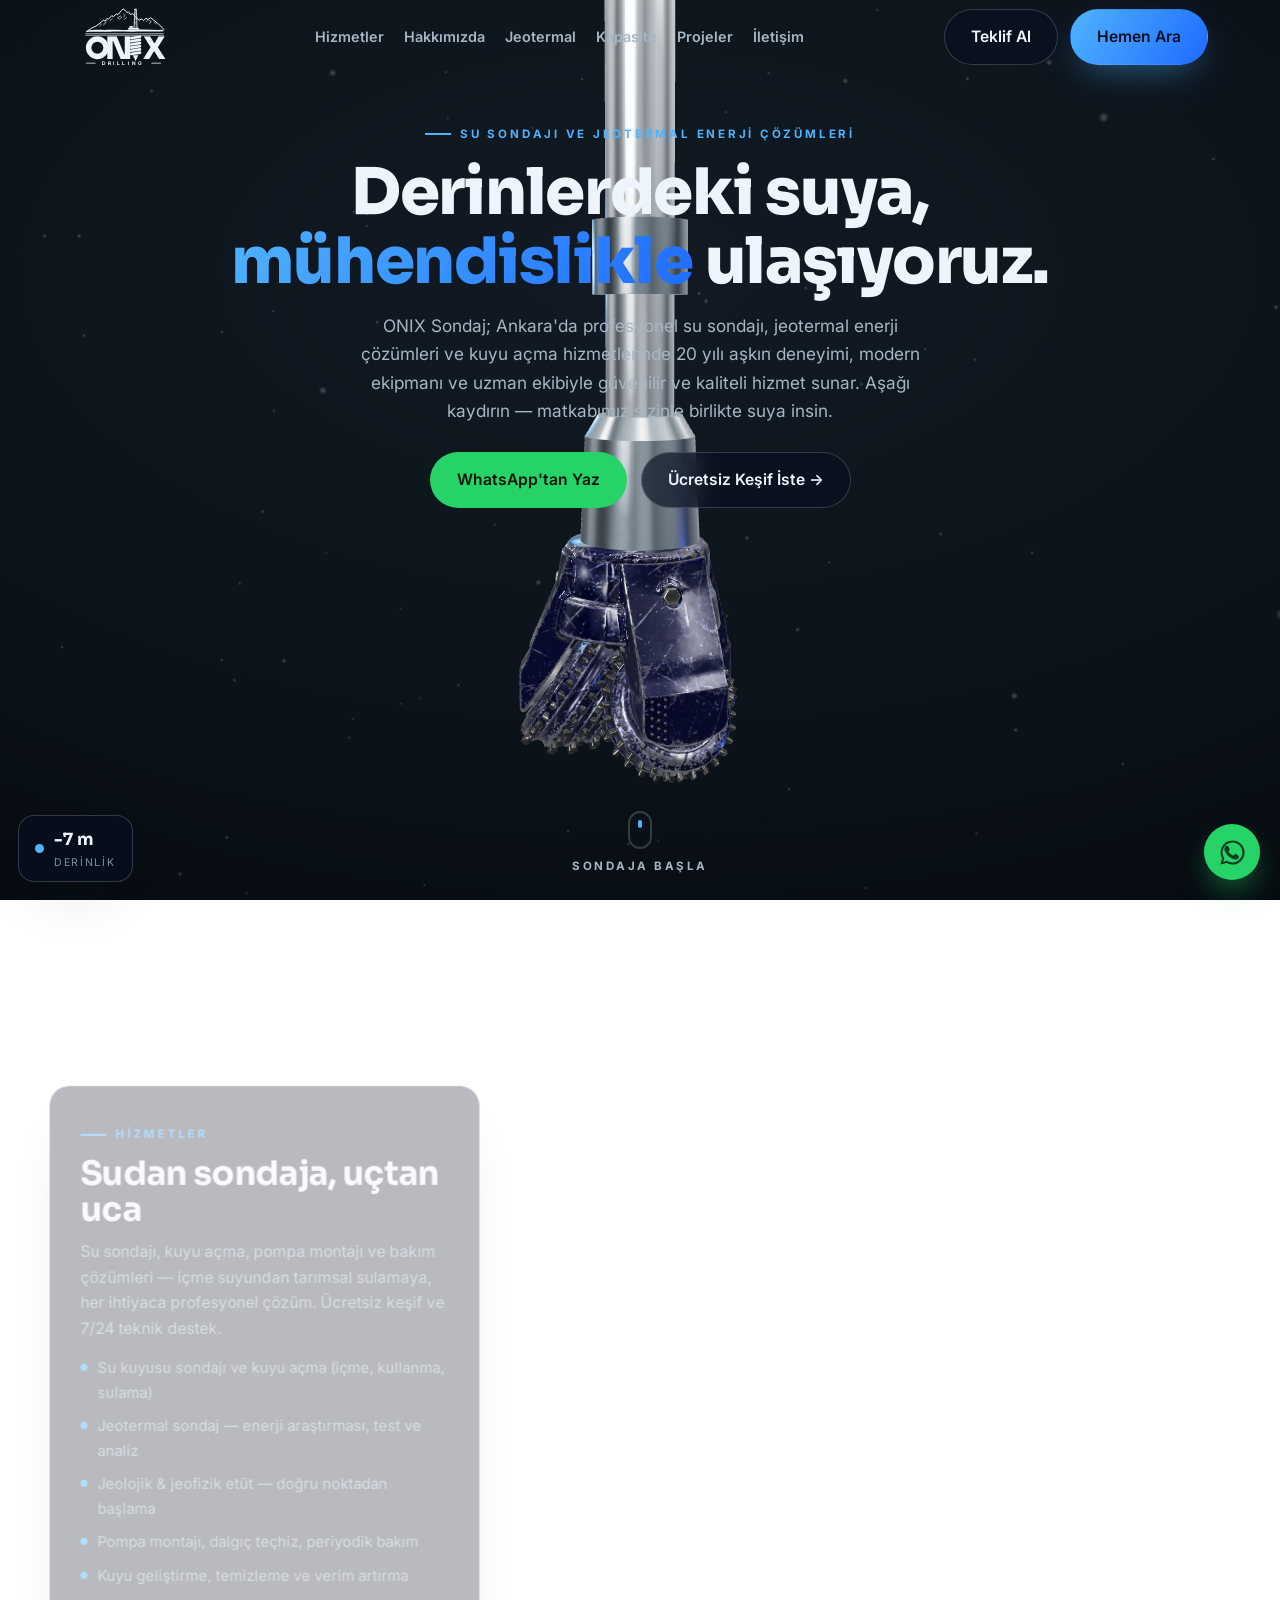
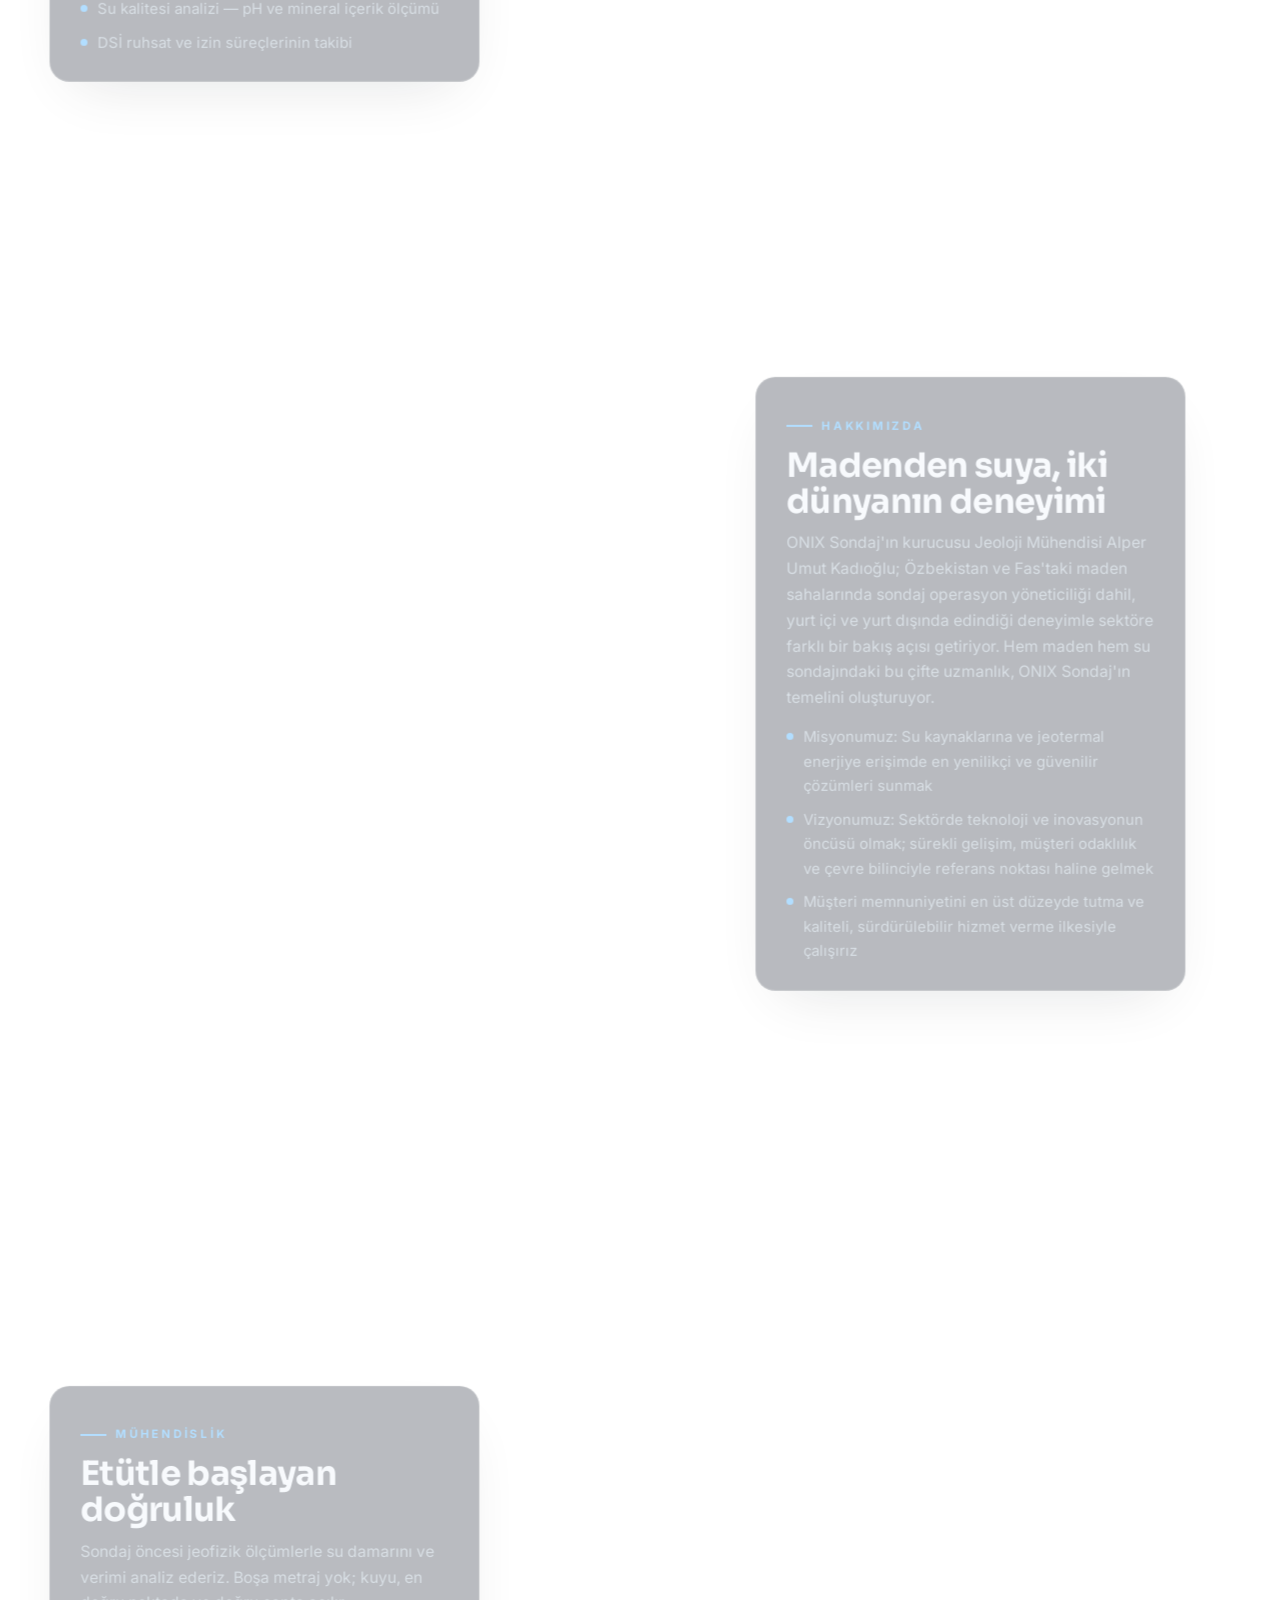
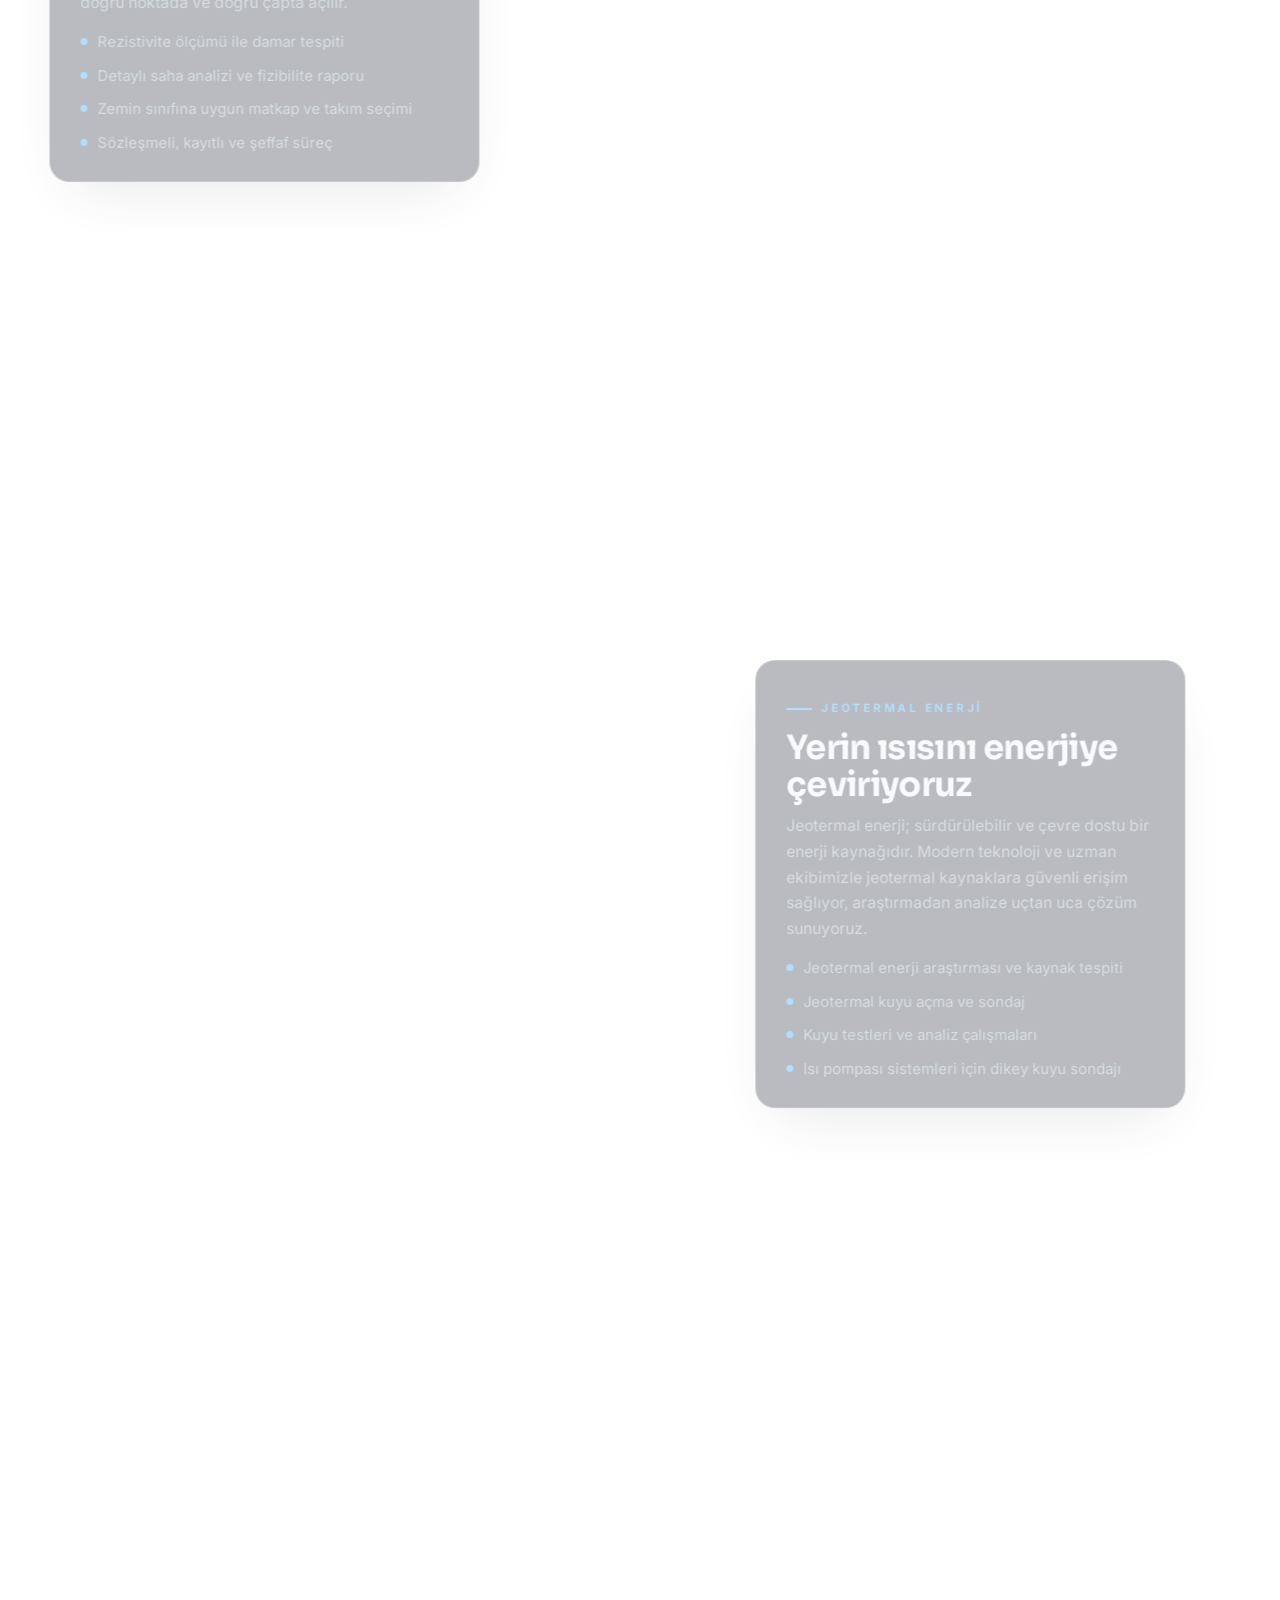
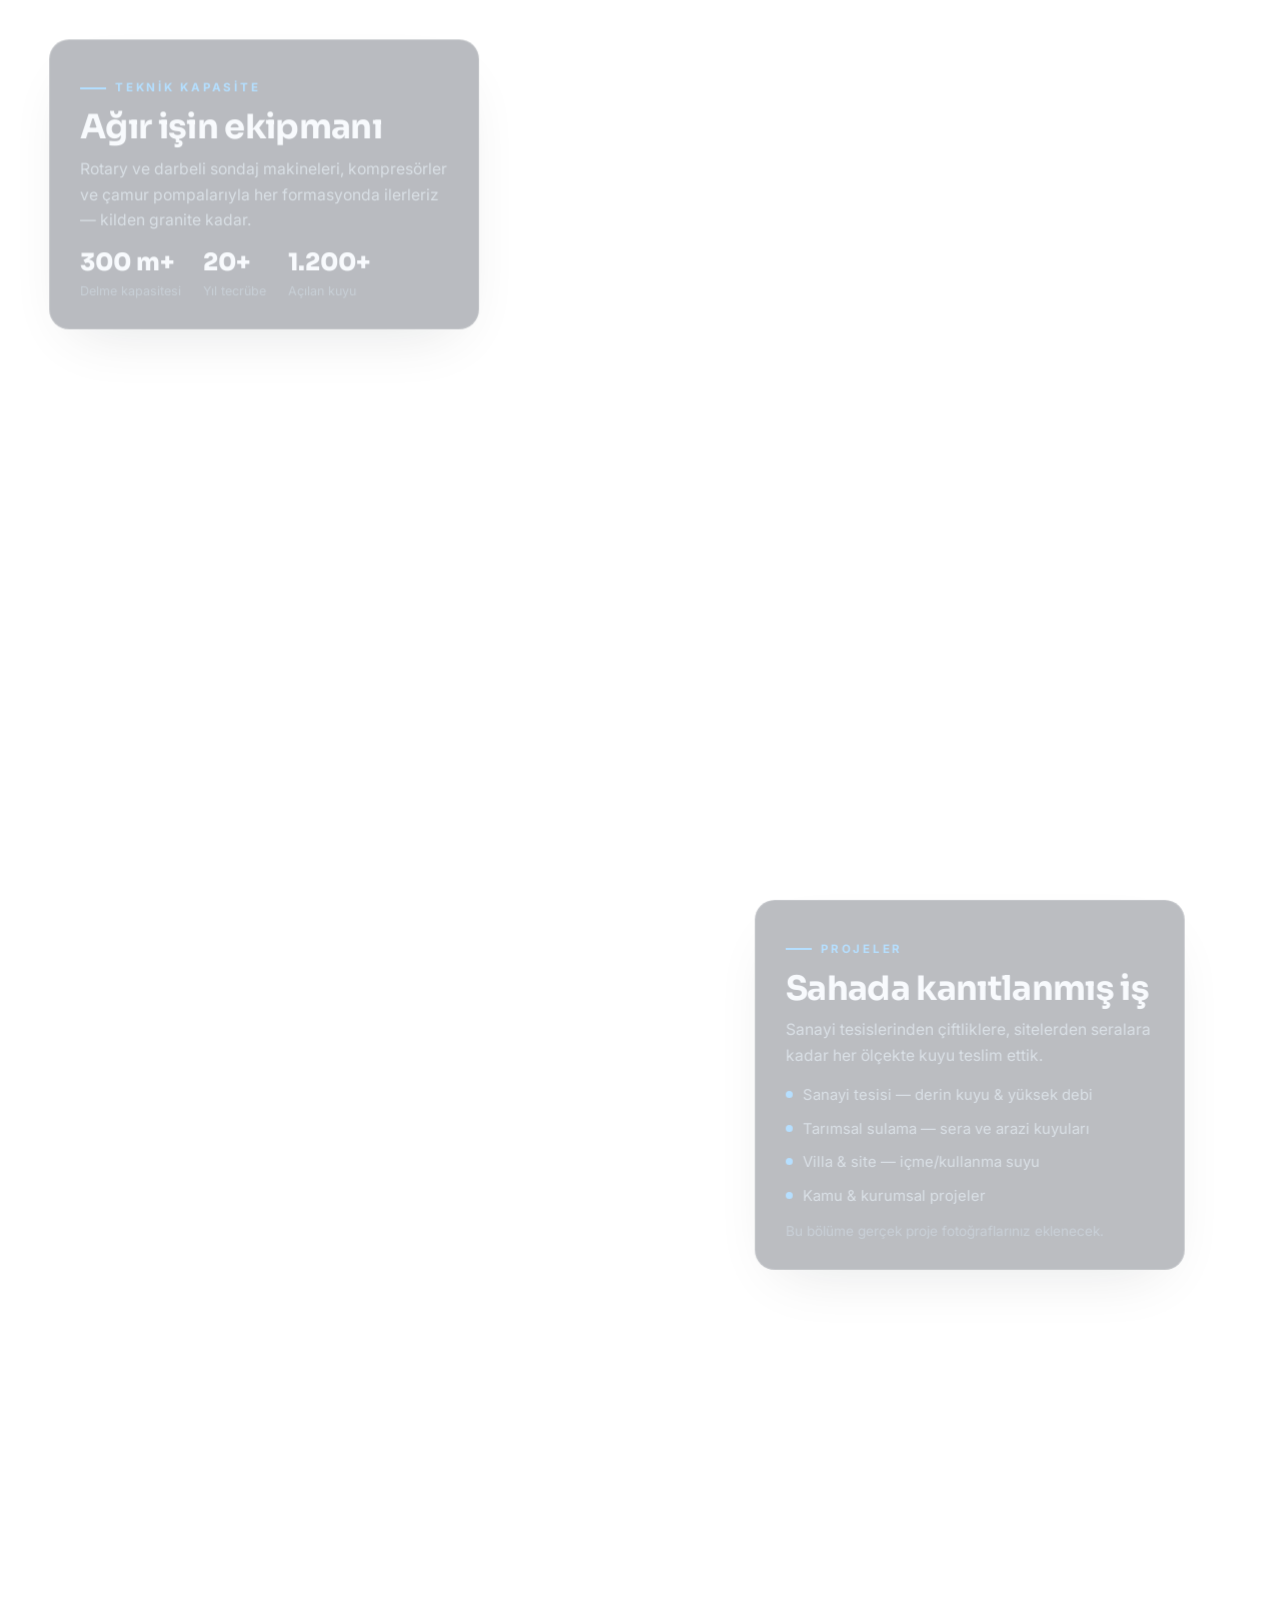
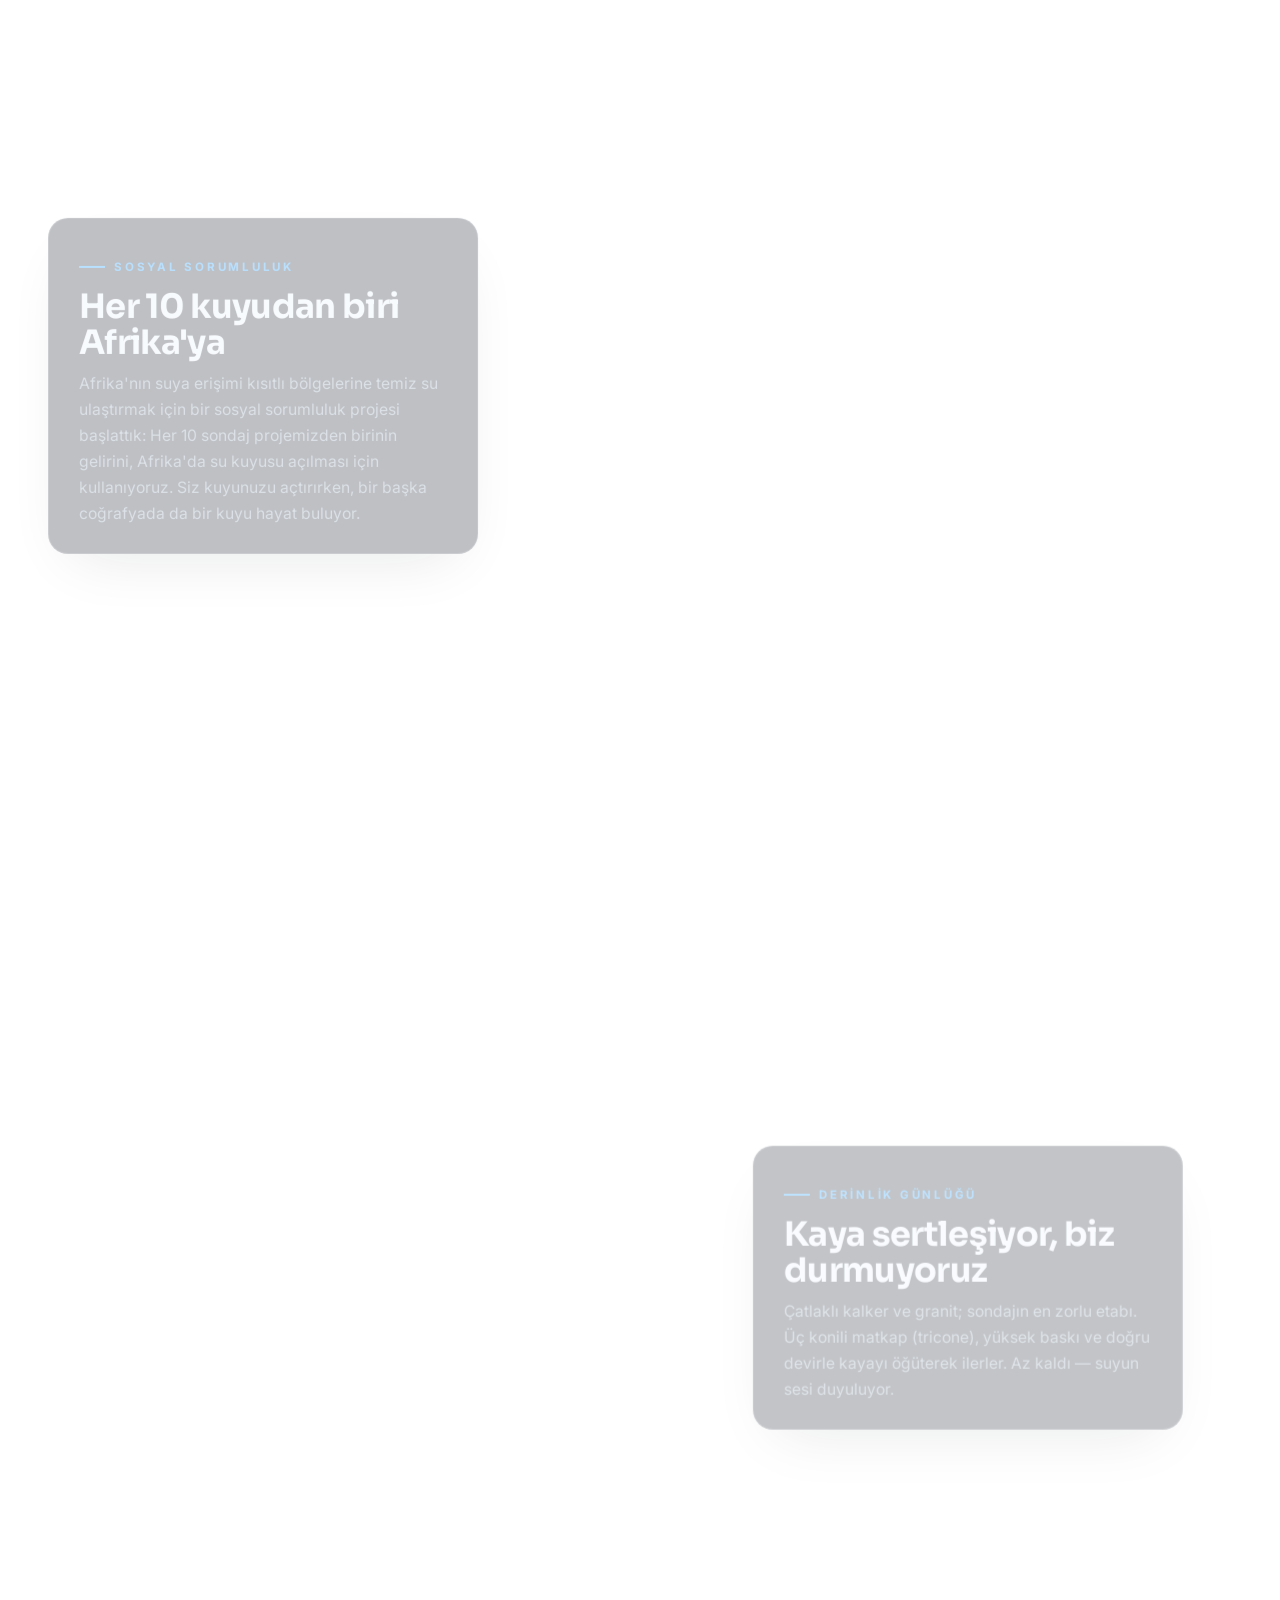
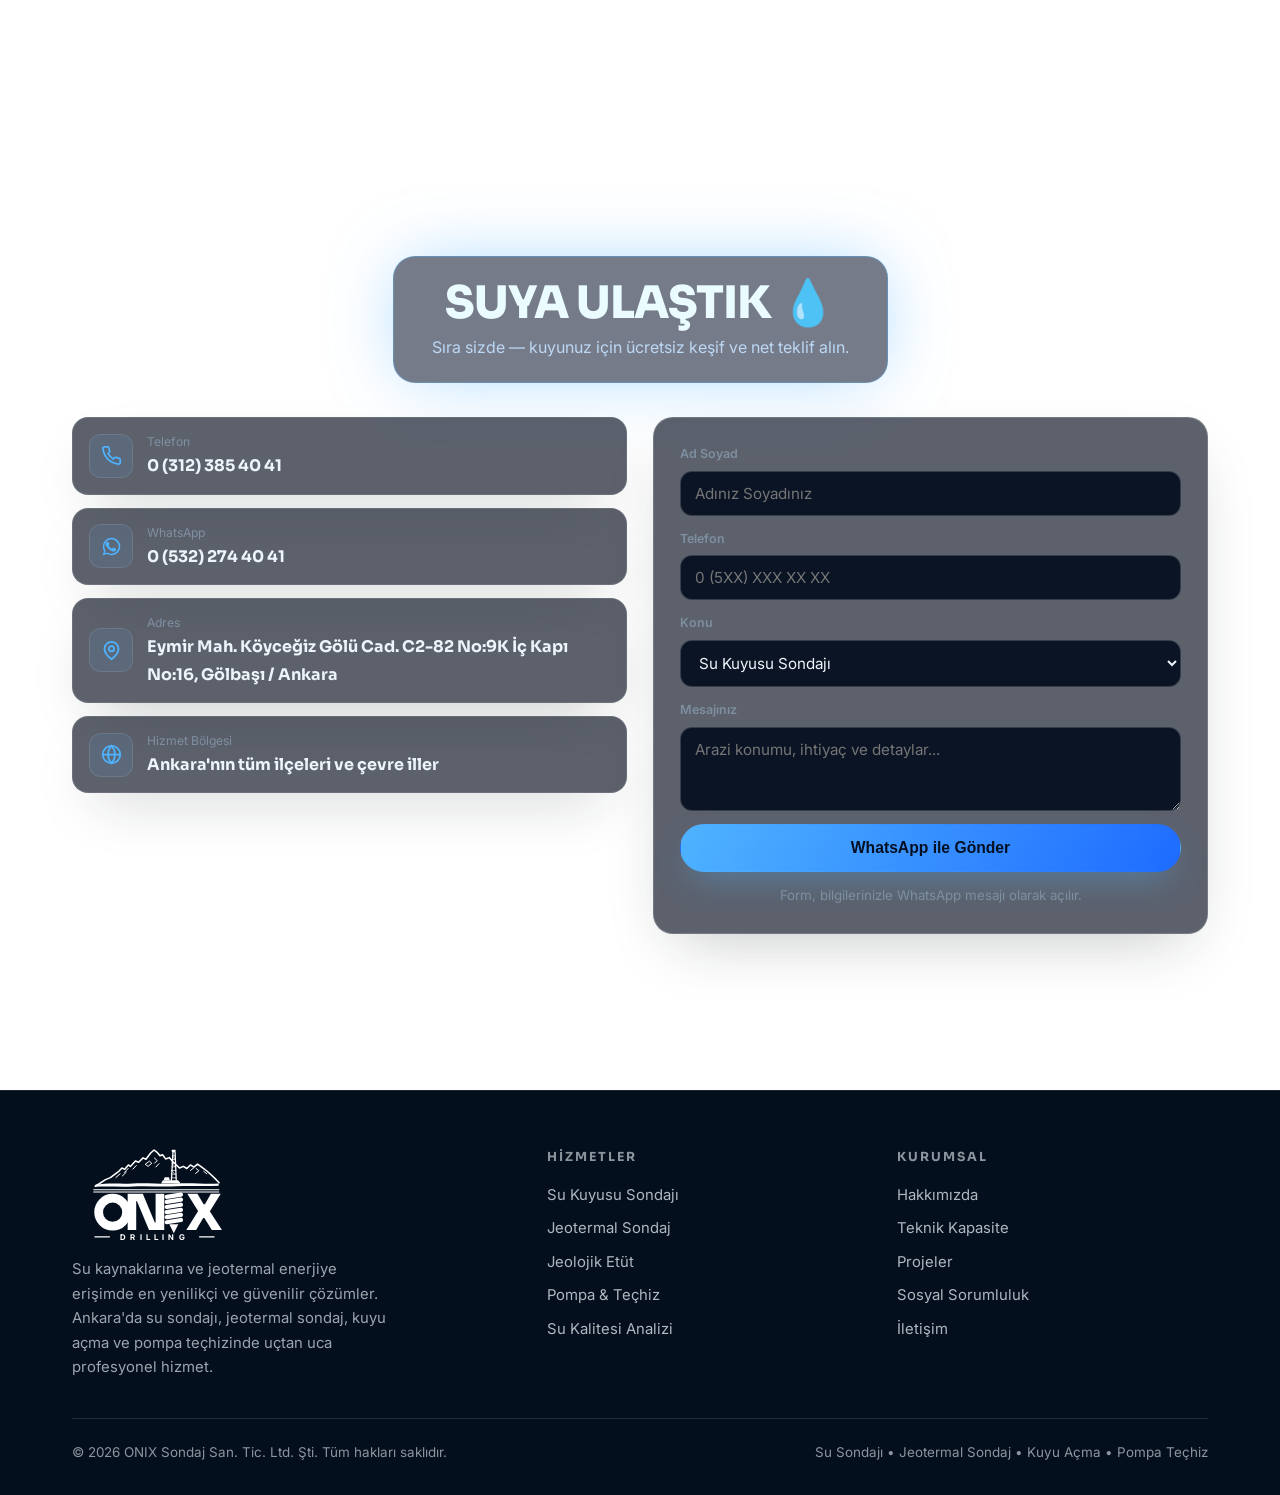
==== commit a023f827: "Use faithful ONIX DRILLING lockup everywhere; add hero photo slot aligned to drill pipe - Redraw the" ====
--- a/onix/index.html
+++ b/onix/index.html
@@ -9,6 +9,7 @@
 <meta property="og:title" content="ONIX Sondaj — Su Sondajı ve Jeotermal Enerji Çözümleri">
 <meta property="og:description" content="Ankara'da su sondajı, jeotermal enerji ve kuyu açma hizmetleri. Ücretsiz keşif ve teklif alın.">
 <meta property="og:type" content="website">
+<link rel="icon" type="image/svg+xml" href="data:image/svg+xml,%3Csvg xmlns=%22http://www.w3.org/2000/svg%22 viewBox=%220 0 64 64%22%3E%3Crect width=%2264%22 height=%2264%22 rx=%2214%22 fill=%22%230a1930%22/%3E%3Cg stroke=%22%23ffffff%22 stroke-width=%223%22 fill=%22none%22 stroke-linecap=%22round%22 stroke-linejoin=%22round%22%3E%3Cpath d=%22M8 34 L22 16 L30 24 L36 12 L46 22 L56 34%22/%3E%3Cpath d=%22M37 12 L36 34 M42 16 L42 34%22/%3E%3Cpath d=%22M8 40 H56 M8 46 H56%22/%3E%3C/g%3E%3C/svg%3E">
 <link rel="preconnect" href="https://fonts.googleapis.com">
 <link rel="preconnect" href="https://fonts.gstatic.com" crossorigin>
 <link href="https://fonts.googleapis.com/css2?family=Sora:wght@400;500;600;700;800&family=Inter:wght@400;500;600;700&display=swap" rel="stylesheet">
@@ -58,7 +59,7 @@
 #splash.done{opacity:0;visibility:hidden;pointer-events:none}
 @keyframes splash-auto{to{opacity:0;visibility:hidden}}
 .splash-in{display:flex;flex-direction:column;align-items:center;gap:24px;padding:24px;text-align:center}
-.splash-logo{width:min(340px,72vw);animation:logo-in 1.1s cubic-bezier(.2,.7,.2,1) both}
+.splash-logo{width:min(340px,72vw);aspect-ratio:1170/680;height:auto;color:#eef4fb;animation:logo-in 1.1s cubic-bezier(.2,.7,.2,1) both}
 @keyframes logo-in{from{opacity:0;transform:translateY(18px) scale(.96)}to{opacity:1;transform:none}}
 .splash-tag{font-size:.74rem;letter-spacing:.34em;text-transform:uppercase;color:var(--muted);animation:logo-in 1.1s .25s both}
 .splash-bar{width:min(300px,60vw);height:3px;border-radius:3px;background:rgba(255,255,255,.12);overflow:hidden;animation:logo-in 1.1s .4s both}
@@ -71,10 +72,8 @@
 header{position:fixed;inset:0 0 auto 0;z-index:50;transition:.3s ease}
 header.scrolled{background:rgba(6,14,28,.78);backdrop-filter:blur(16px);border-bottom:1px solid var(--line)}
 .nav{display:flex;align-items:center;justify-content:space-between;gap:10px;height:74px}
-.brand{display:flex;align-items:center;gap:12px;font-family:'Sora',sans-serif;font-weight:800;font-size:1.08rem}
-.brand>div{white-space:nowrap}
-.brand .logo{width:52px;height:40px;flex:0 0 auto}
-.brand small{display:block;font-family:'Inter';font-weight:600;font-size:.58rem;letter-spacing:.3em;color:var(--muted);text-transform:uppercase}
+.brand{display:flex;align-items:center}
+.brand .lockup{height:60px;width:103px;color:var(--ink)}
 .nav-links{display:flex;align-items:center;gap:20px}
 .nav-links a{font-size:.9rem;color:var(--ink-2);font-weight:600;transition:.2s;white-space:nowrap}
 .nav-links a:hover{color:var(--ink)}
@@ -111,8 +110,16 @@
 .kpis div span{font-size:.78rem;color:var(--muted)}
 
 /* hero */
-#hero{min-height:100vh;display:flex;flex-direction:column;justify-content:flex-start;text-align:center;position:relative}
-#hero .inner{padding-top:116px}
+#hero{min-height:100vh;display:flex;flex-direction:column;justify-content:flex-start;text-align:center;position:relative;overflow:hidden}
+#hero .inner{padding-top:116px;position:relative;z-index:2}
+/* hero photo: drill pipe in the photo (~66% from left) is shifted onto the
+   exact center line where the 3D drill string descends */
+#heroPhoto{position:absolute;inset:0;z-index:1;overflow:hidden;will-change:opacity,transform}
+#heroPhoto img{position:absolute;top:-8%;left:50%;height:116%;transform:translateX(-66%)}
+.hp-fade{position:absolute;inset:0;background:
+  radial-gradient(120% 70% at 50% 25%,transparent 35%,rgba(5,11,22,.6) 100%),
+  linear-gradient(180deg,rgba(5,11,22,.72) 0%,rgba(5,11,22,.28) 26%,rgba(5,11,22,.3) 58%,#050b16 97%)}
+#hero:has(#heroPhoto) h1,#hero:has(#heroPhoto) .lead{text-shadow:0 2px 24px rgba(2,6,12,.65)}
 #hero h1{font-size:clamp(2.2rem,5.2vw,4rem);font-weight:800;max-width:900px;margin:14px auto 16px;text-wrap:balance}
 #hero h1 em{font-style:normal;background:linear-gradient(120deg,#4fb3ff,#1e6bff);-webkit-background-clip:text;background-clip:text;color:transparent}
 #hero .lead{color:var(--ink-2);max-width:560px;margin:0 auto 26px;font-size:1.08rem}
@@ -151,7 +158,8 @@
 .foot-col a{display:block;color:#aeb8bf;font-size:.93rem;margin-bottom:9px;transition:.2s}
 .foot-col a:hover{color:#fff}
 .foot-bottom{display:flex;justify-content:space-between;align-items:center;gap:16px;flex-wrap:wrap;padding-top:22px;border-top:1px solid rgba(255,255,255,.12);color:#8b959d;font-size:.84rem}
-.foot-brand{display:flex;align-items:center;gap:12px;font-family:'Sora',sans-serif;font-weight:800;color:#fff}
+.foot-brand{display:flex;align-items:center}
+.foot-brand .lockup{height:96px;width:165px;color:#fff}
 
 /* whatsapp float */
 .wa-float{position:fixed;right:20px;bottom:20px;z-index:60;width:56px;height:56px;border-radius:50%;
@@ -175,12 +183,10 @@
   .nav-cta .btn-ghost{display:none}
   .nav-cta{gap:8px}
   .nav-cta .btn-primary{padding:10px 16px;font-size:.85rem}
-  .brand{font-size:.88rem;gap:8px;min-width:0}
-  .brand .logo{width:38px;height:30px}
-  .brand small{font-size:.5rem;letter-spacing:.2em}
+  .brand .lockup{height:48px;width:83px}
 }
 @media(max-width:520px){
-  .brand small{display:none}
+  .brand .lockup{height:44px;width:76px}
   .nav-cta .btn-primary{padding:9px 14px;font-size:.82rem}
   #depth{left:12px;bottom:12px;padding:8px 12px}
   .foot-grid{grid-template-columns:1fr}
@@ -189,43 +195,59 @@
 </head>
 <body>
 
+<svg style="display:none" xmlns="http://www.w3.org/2000/svg" aria-hidden="true">
+<symbol id="onixLogo" viewBox="0 0 1170 680">
+  <!-- mountain ridge -->
+  <g stroke="currentColor" fill="none" stroke-linejoin="round" stroke-linecap="round">
+    <path stroke-width="11" d="M165 278 L238 231 L272 217 L332 172 L354 149 L374 158 L400 127 L414 138 L450 99 L472 108 L504 77 L524 86 L558 42 L582 21 L606 40 L624 62 L642 55 L664 84 L690 75 L720 108 L762 149 L790 137 L814 152 L840 127 L864 142 L890 121 L920 142 L954 168 L990 200 L1024 233 L1043 253"/>
+    <!-- crag marks -->
+    <path stroke-width="7" d="M341 190 L311 216 M398 152 L372 180 M432 156 L456 131 M357 205 L385 178"/>
+    <path stroke-width="7" d="M521 121 L549 100 L566 115 L542 135 Z M584 78 L604 96 L586 114 M617 118 L595 141"/>
+    <path stroke-width="7" d="M840 166 L862 149 M880 152 L896 165 M900 168 L876 187 M934 172 L956 190"/>
+  </g>
+  <!-- drill rig: crawler base, body, lattice mast -->
+  <g fill="currentColor">
+    <path d="M632 259 L644 235 L752 235 L766 251 L766 259 Z"/>
+    <path d="M650 235 L694 235 L687 214 L657 214 Z"/>
+    <rect x="708" y="20" width="26" height="17" rx="3"/>
+  </g>
+  <g stroke="currentColor" fill="none" stroke-linecap="round">
+    <path stroke-width="9" d="M705 235 L716 37 M739 235 L731 37"/>
+    <path stroke-width="5" d="M712 62 h21 M710 88 h24 M708 114 h27 M707 140 h29 M706 166 h31 M705 192 h32 M704 218 h34"/>
+    <path stroke-width="4" d="M713 62 L732 88 M710 114 L730 140 M708 166 L728 192"/>
+  </g>
+  <!-- foreground band -->
+  <path fill="currentColor" d="M165 268 C260 252 340 263 430 258 C540 252 640 265 740 258 C840 252 950 263 1040 258 L1040 274 C950 281 840 273 740 278 C640 284 540 273 430 280 C340 285 260 276 165 282 Z"/>
+  <!-- double ground rules -->
+  <rect fill="currentColor" x="150" y="299" width="895" height="7" rx="3.5"/>
+  <rect fill="currentColor" x="150" y="315" width="895" height="7" rx="3.5"/>
+  <!-- ONIX -->
+  <circle cx="288" cy="462" r="99" fill="none" stroke="currentColor" stroke-width="62"/>
+  <text x="524" y="588" font-family="Sora,Arial,sans-serif" font-weight="800" font-size="352" text-anchor="middle" fill="currentColor">N</text>
+  <g fill="currentColor">
+    <rect x="656" y="330" width="132" height="30" rx="15" transform="rotate(-9 722 345)"/>
+    <rect x="656" y="366" width="132" height="30" rx="15" transform="rotate(-9 722 381)"/>
+    <rect x="656" y="402" width="132" height="30" rx="15" transform="rotate(-9 722 417)"/>
+    <rect x="656" y="438" width="132" height="30" rx="15" transform="rotate(-9 722 453)"/>
+    <rect x="656" y="474" width="132" height="30" rx="15" transform="rotate(-9 722 489)"/>
+    <rect x="656" y="510" width="132" height="30" rx="15" transform="rotate(-9 722 525)"/>
+    <path d="M690 548 L754 548 L722 612 Z"/>
+  </g>
+  <text x="938" y="588" font-family="Sora,Arial,sans-serif" font-weight="800" font-size="352" text-anchor="middle" fill="currentColor">X</text>
+  <!-- DRILLING -->
+  <text x="585" y="662" font-family="Inter,Arial,sans-serif" font-weight="700" font-size="56" letter-spacing="30" text-anchor="middle" fill="currentColor">DRILLING</text>
+  <rect fill="currentColor" x="158" y="632" width="112" height="9" rx="4.5"/>
+  <rect fill="currentColor" x="900" y="632" width="112" height="9" rx="4.5"/>
+</symbol>
+</svg>
+
 <canvas id="scene"></canvas>
 <div id="grade"></div>
 
 <!-- ============ SPLASH ============ -->
 <div id="splash" role="status" aria-label="Yükleniyor">
   <div class="splash-in">
-    <svg class="splash-logo" viewBox="0 0 640 360" fill="none" xmlns="http://www.w3.org/2000/svg" aria-label="Onix Sondaj logosu">
-      <g stroke="#eef4fb" stroke-width="6" stroke-linejoin="round" stroke-linecap="round" fill="none">
-        <!-- mountain range: big left massif, summit, slope to rig plateau, right ridge -->
-        <path d="M48 172 L118 152 L162 128 L214 84 L268 40 L316 88 L348 116 L390 138 L462 138 L502 116 L546 132 L592 172"/>
-        <!-- interior crags -->
-        <path d="M170 116 l24 -16 M206 88 l16 20 M236 62 l14 18 M258 78 l-20 24 M292 92 l-14 18 M502 126 l14 -10 M524 132 l12 12" stroke-width="4.5"/>
-        <!-- rig mast -->
-        <path d="M430 52 L424 138 M446 52 L449 138 M424 46 h28 M438 52 L438 132" stroke-width="4.5"/>
-        <path d="M427 66 h18 M426 82 h20 M425 98 h21 M424 114 h23" stroke-width="3.5"/>
-        <!-- crawler base -->
-        <path d="M398 138 h64 M394 146 h70 M398 154 h62" stroke-width="5"/>
-        <path d="M404 130 h18 M404 130 l-6 8" stroke-width="4.5"/>
-      </g>
-      <path d="M48 178 H592 M48 190 H592" stroke="#eef4fb" stroke-width="5"/>
-      <g fill="#eef4fb">
-        <text x="118" y="292" font-family="Sora,Arial,sans-serif" font-weight="800" font-size="118" letter-spacing="6" text-anchor="middle">O</text>
-        <text x="238" y="292" font-family="Sora,Arial,sans-serif" font-weight="800" font-size="118" letter-spacing="6" text-anchor="middle">N</text>
-        <text x="502" y="292" font-family="Sora,Arial,sans-serif" font-weight="800" font-size="118" letter-spacing="6" text-anchor="middle">X</text>
-        <g transform="translate(360 0)">
-          <rect x="-34" y="200" width="68" height="13" rx="6.5" transform="rotate(-9 0 206)"/>
-          <rect x="-34" y="219" width="68" height="13" rx="6.5" transform="rotate(-9 0 225)"/>
-          <rect x="-34" y="238" width="68" height="13" rx="6.5" transform="rotate(-9 0 244)"/>
-          <rect x="-34" y="257" width="68" height="13" rx="6.5" transform="rotate(-9 0 263)"/>
-          <path d="M-16 276 h32 L0 296 Z"/>
-        </g>
-      </g>
-      <g fill="#7a848c">
-        <path d="M74 330 h70 M496 330 h70" stroke="#7a848c" stroke-width="4"/>
-        <text x="320" y="340" font-family="Inter,Arial,sans-serif" font-weight="700" font-size="34" letter-spacing="16" text-anchor="middle">DRILLING</text>
-      </g>
-    </svg>
+    <svg class="splash-logo" viewBox="0 0 1170 680" role="img" aria-label="Onix Drilling logosu"><use href="#onixLogo"/></svg>
     <div class="splash-tag">SU SONDAJI &amp; JEOTERMAL ENERJİ ÇÖZÜMLERİ</div>
     <div class="splash-bar"><i id="splashFill"></i></div>
     <div class="splash-pct"><span id="splashPct">0%</span> — sahne hazırlanıyor</div>
@@ -235,19 +257,8 @@
 <!-- ============ HEADER ============ -->
 <header id="header">
   <div class="wrap nav">
-    <a href="#top" class="brand">
-      <svg class="logo" viewBox="0 0 64 46" fill="none" xmlns="http://www.w3.org/2000/svg" aria-hidden="true">
-        <defs><linearGradient id="lg" x1="0" y1="0" x2="1" y2="1">
-          <stop offset="0" stop-color="#4fb3ff"/><stop offset="1" stop-color="#1e6bff"/></linearGradient></defs>
-        <g stroke="url(#lg)" stroke-width="2.4" stroke-linejoin="round" stroke-linecap="round" fill="none">
-          <path d="M2 30 L18 9 L26 17 L33 6 L34 7"/>
-          <path d="M34 7 L44 15 L50 10 L62 30"/>
-          <path d="M12 19 l5 -4 M20 13 l3 4 M44 18 l4 -3"/>
-          <path d="M31 30 L33.6 8 M37.4 30 L34.6 8 M32.6 15 h4 M31.8 22 h5.6 M29.5 30 h9.5"/>
-        </g>
-        <path d="M2 34 H62 M2 38 H62" stroke="url(#lg)" stroke-width="2"/>
-      </svg>
-      <div>ONIX SONDAJ<small>Su Sondajı & Jeotermal</small></div>
+    <a href="#top" class="brand" aria-label="ONIX Drilling — Ana sayfa">
+      <svg class="lockup" viewBox="0 0 1170 680" aria-hidden="true"><use href="#onixLogo"/></svg>
     </a>
     <nav class="nav-links" id="navLinks">
       <a href="#hizmetler">Hizmetler</a>
@@ -272,6 +283,11 @@
 <div id="scrollspace">
 
   <section id="hero">
+    <div id="heroPhoto" aria-hidden="true">
+      <img src="./assets/hero-rig.jpg" alt="" loading="eager"
+        onerror="var h=document.getElementById('heroPhoto');h&&h.parentNode.removeChild(h)">
+      <div class="hp-fade"></div>
+    </div>
     <div class="wrap inner">
       <span class="eyebrow" style="justify-content:center">Su Sondajı ve Jeotermal Enerji Çözümleri</span>
       <h1>Derinlerdeki suya,<br><em>mühendislikle</em> ulaşıyoruz.</h1>
@@ -434,16 +450,7 @@
     <div class="foot-grid">
       <div>
         <div class="foot-brand">
-          <svg class="logo" width="50" height="38" viewBox="0 0 64 46" fill="none" aria-hidden="true">
-            <g stroke="#4fb3ff" stroke-width="2.4" stroke-linejoin="round" stroke-linecap="round" fill="none">
-              <path d="M2 30 L18 9 L26 17 L33 6 L34 7"/>
-              <path d="M34 7 L44 15 L50 10 L62 30"/>
-              <path d="M12 19 l5 -4 M20 13 l3 4 M44 18 l4 -3"/>
-              <path d="M31 30 L33.6 8 M37.4 30 L34.6 8 M32.6 15 h4 M31.8 22 h5.6 M29.5 30 h9.5"/>
-            </g>
-            <path d="M2 34 H62 M2 38 H62" stroke="#4fb3ff" stroke-width="2"/>
-          </svg>
-          <div>ONIX SONDAJ</div>
+          <svg class="lockup" viewBox="0 0 1170 680" aria-hidden="true" role="img" aria-label="ONIX Drilling"><use href="#onixLogo"/></svg>
         </div>
         <p>Su kaynaklarına ve jeotermal enerjiye erişimde en yenilikçi ve güvenilir çözümler. Ankara'da su sondajı, jeotermal sondaj, kuyu açma ve pompa teçhizinde uçtan uca profesyonel hizmet.</p>
       </div>
@@ -489,7 +496,11 @@
 })();
 // header + menu + form
 const header=document.getElementById('header');
-addEventListener('scroll',()=>header.classList.toggle('scrolled',scrollY>20),{passive:true});
+addEventListener('scroll',()=>{
+  header.classList.toggle('scrolled',scrollY>20);
+  const hp=document.getElementById('heroPhoto');
+  if(hp){const k=Math.min(1,scrollY/(innerHeight*.85));hp.style.opacity=(1-k).toFixed(3);hp.style.transform=`translateY(${(k*innerHeight*.22).toFixed(1)}px)`;}
+},{passive:true});
 const mb=document.getElementById('menuBtn'),nl=document.getElementById('navLinks');
 mb.addEventListener('click',()=>nl.classList.toggle('open'));
 nl.querySelectorAll('a').forEach(a=>a.addEventListener('click',()=>nl.classList.remove('open')));
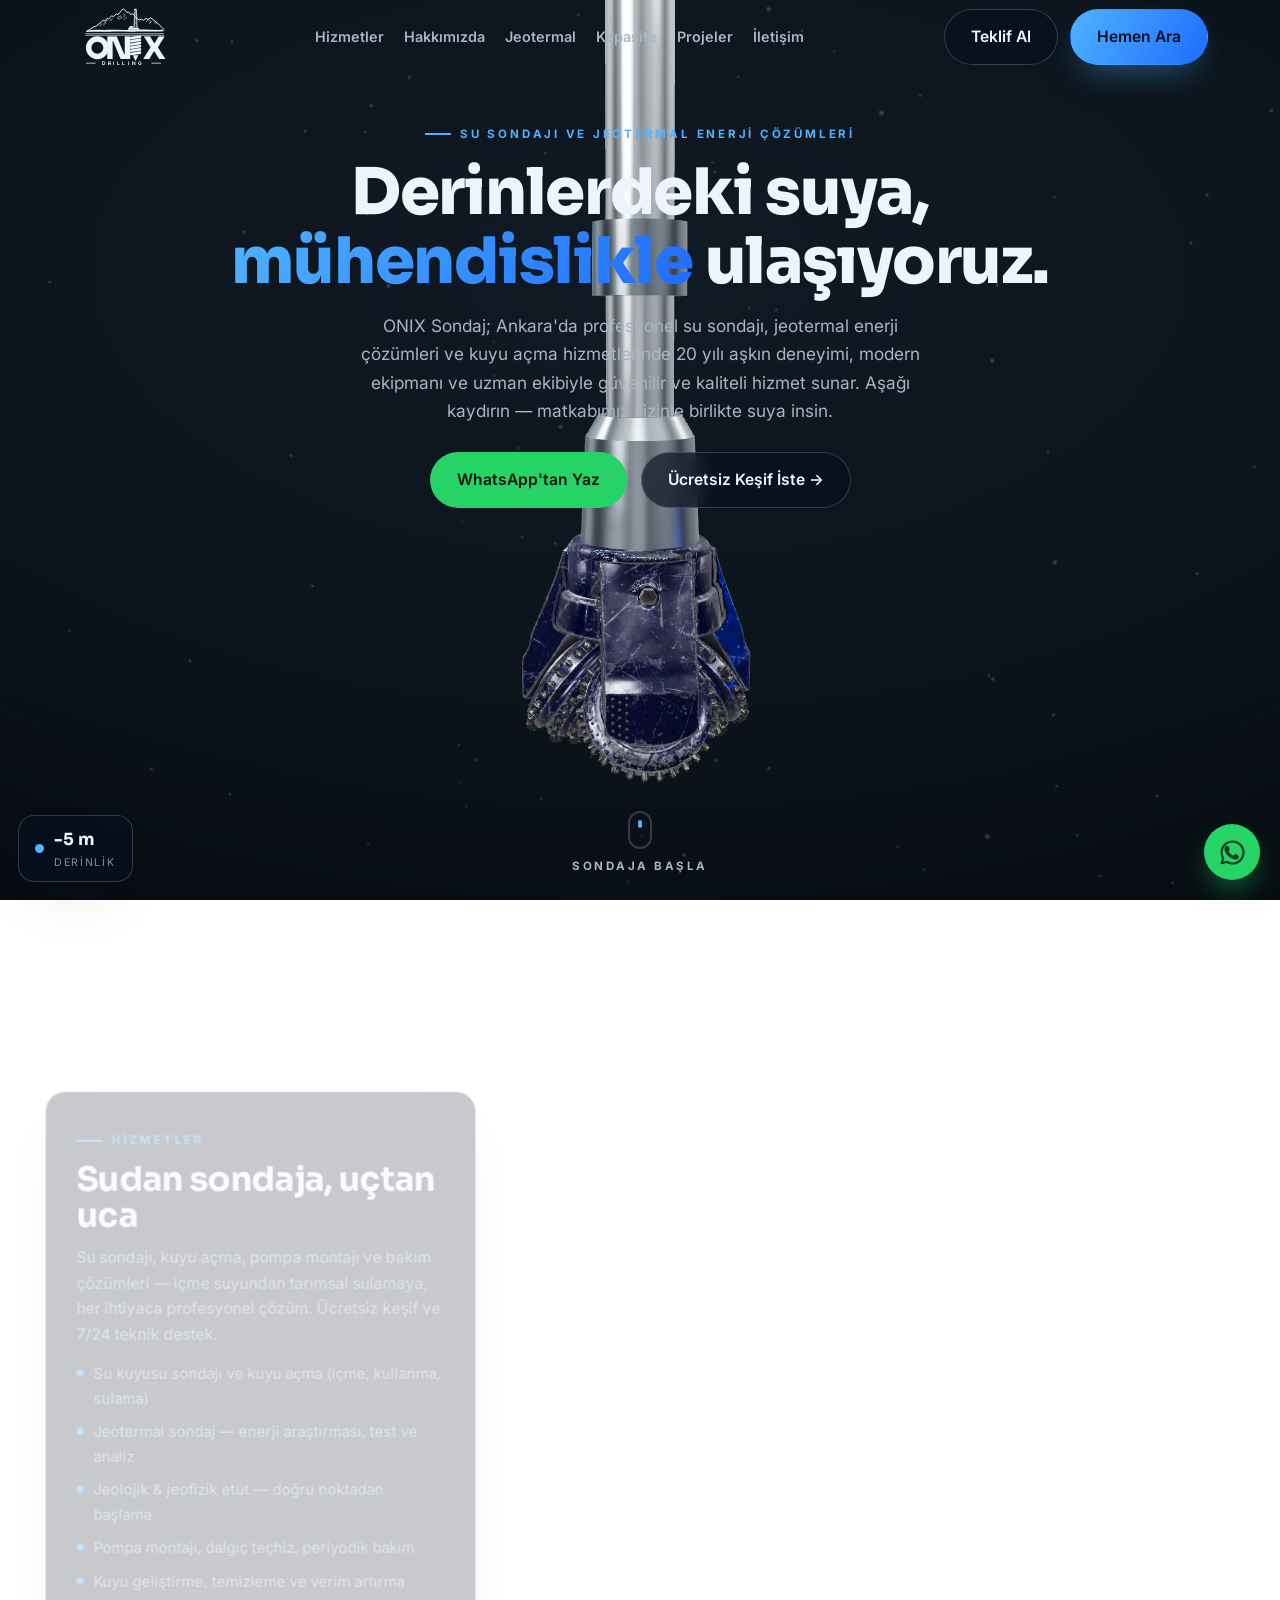
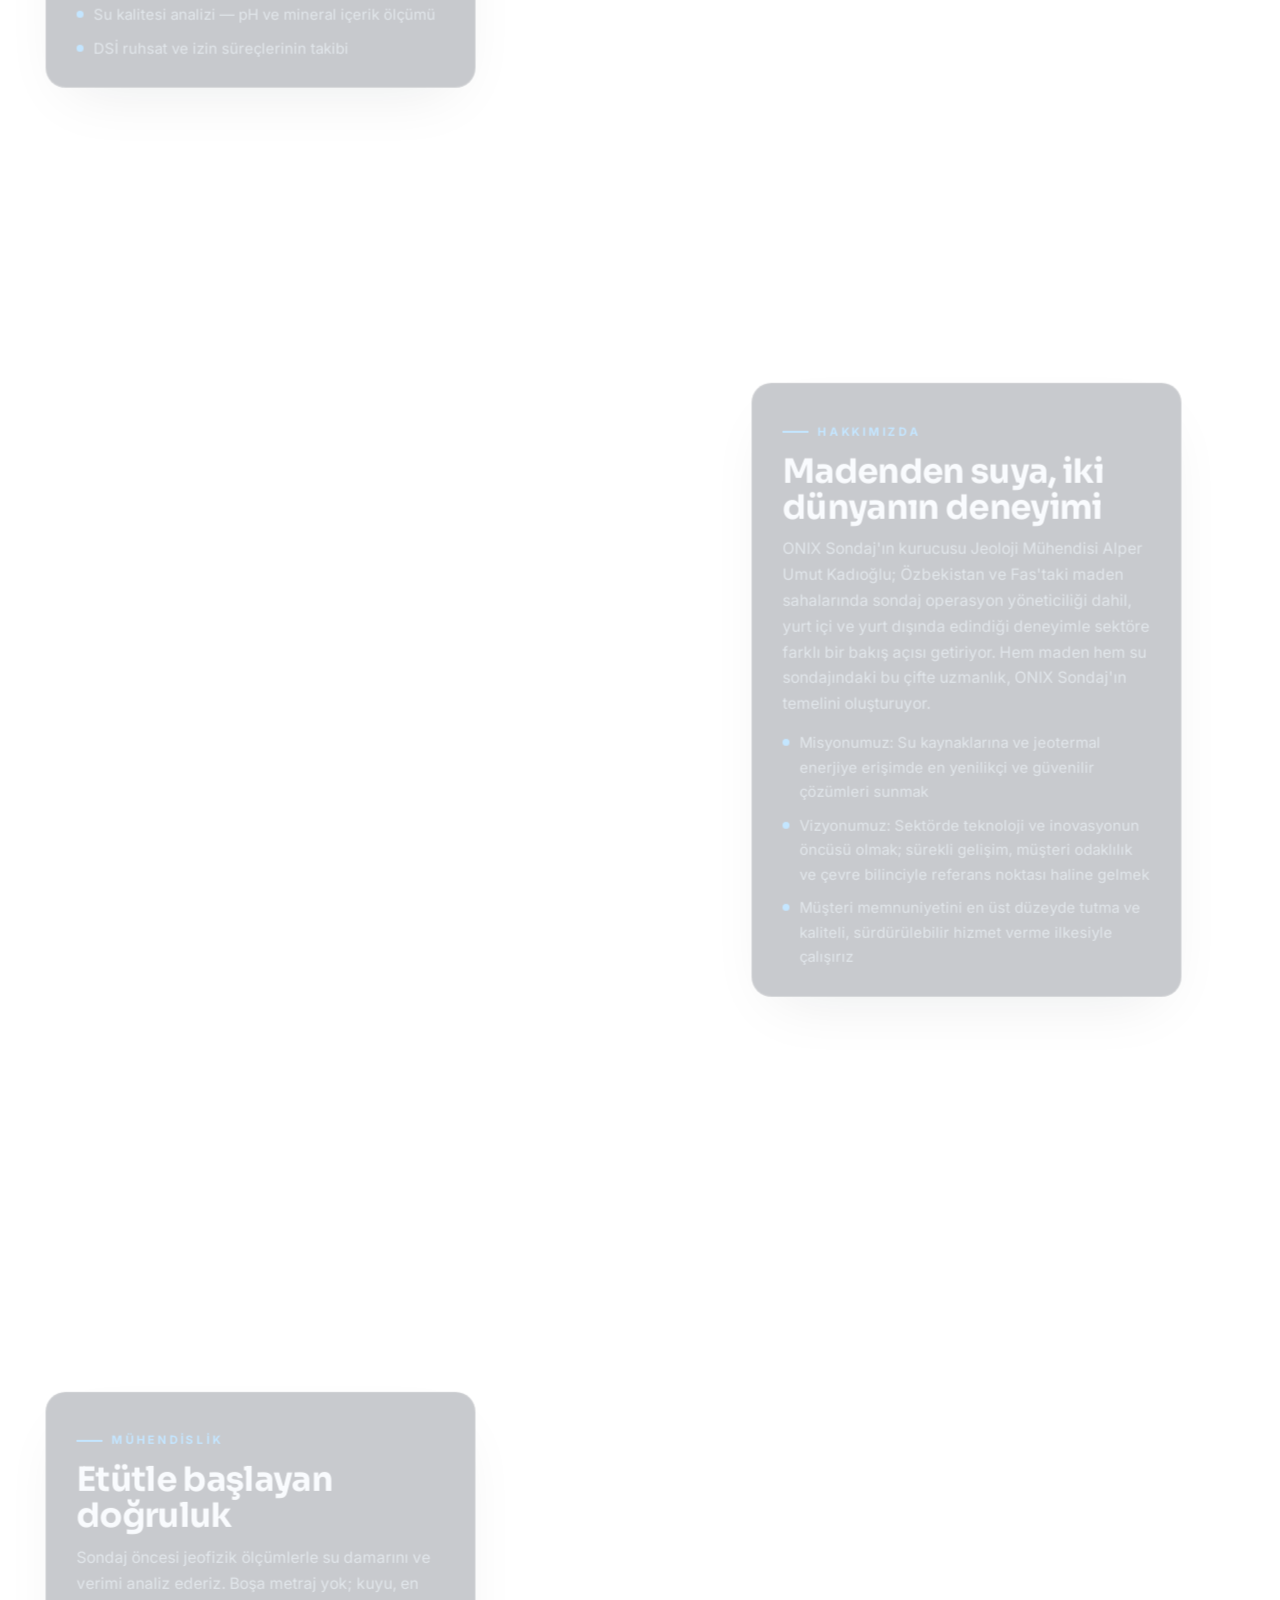
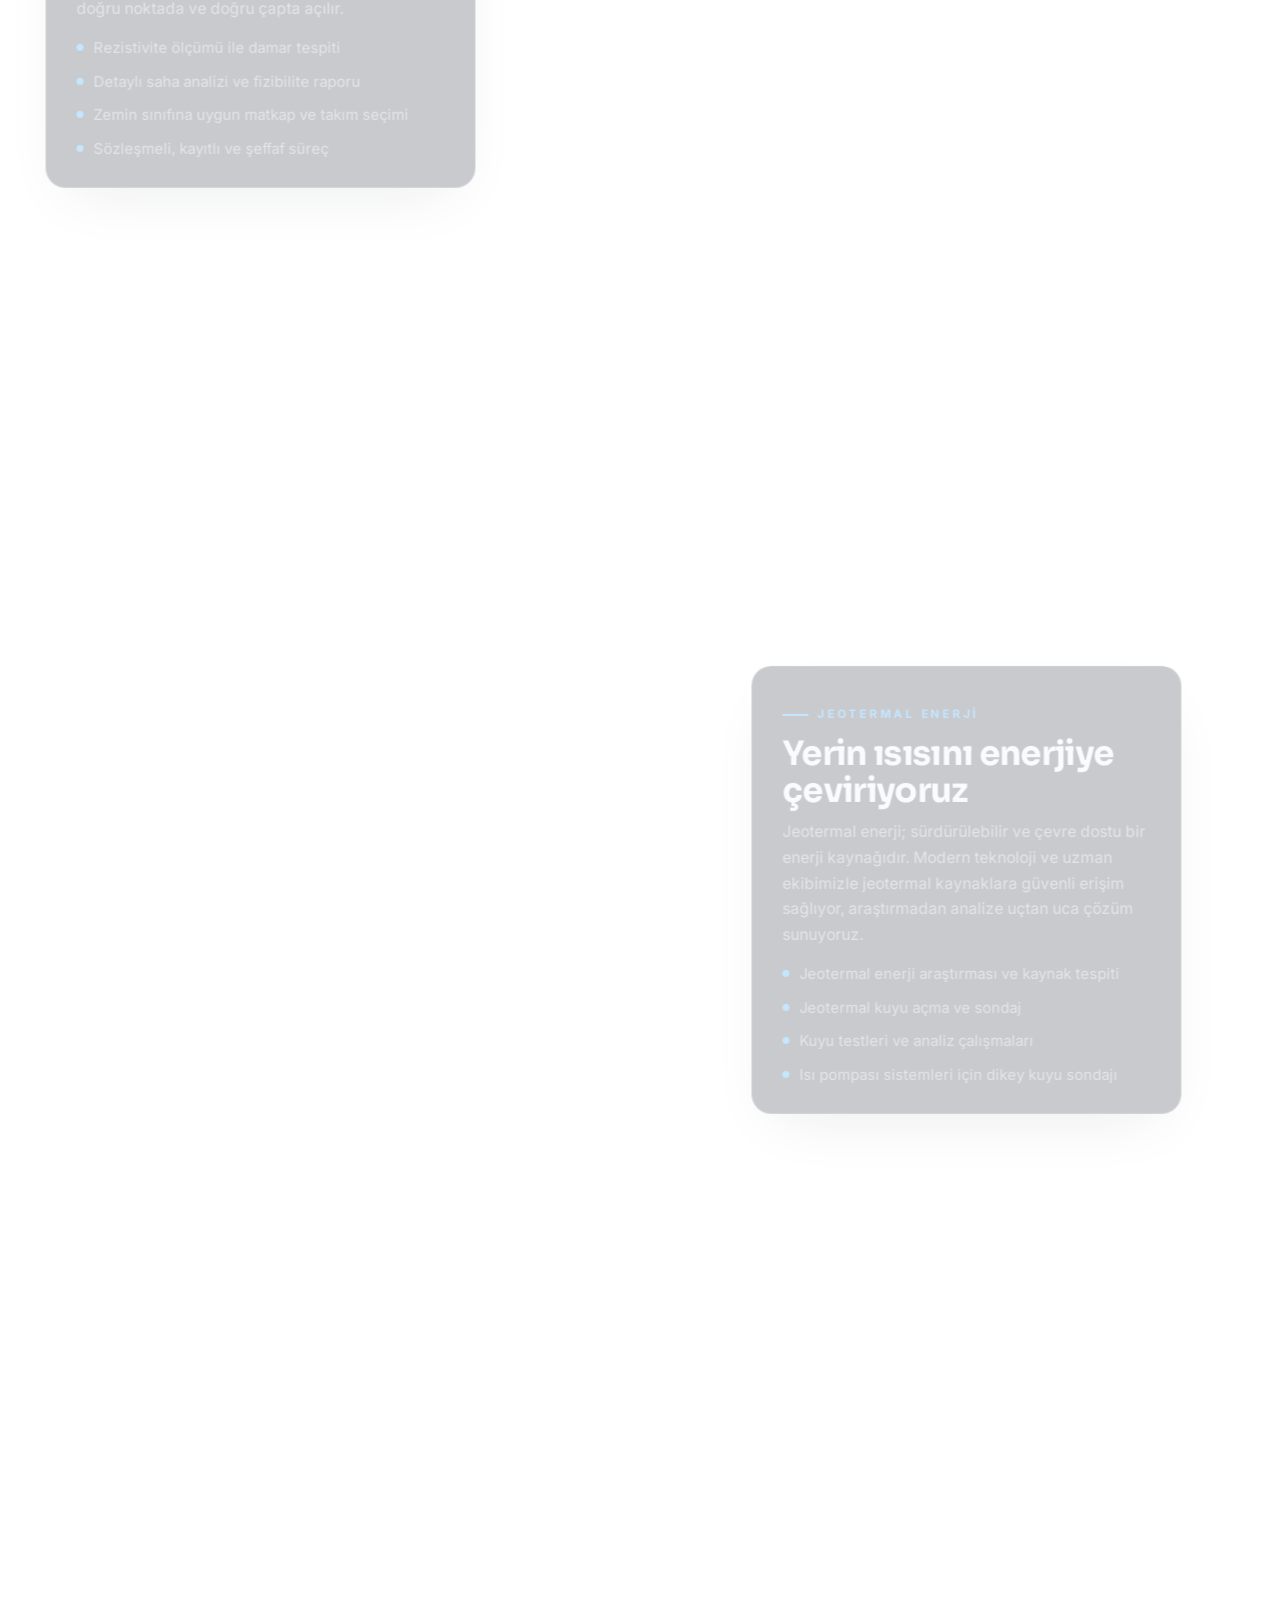
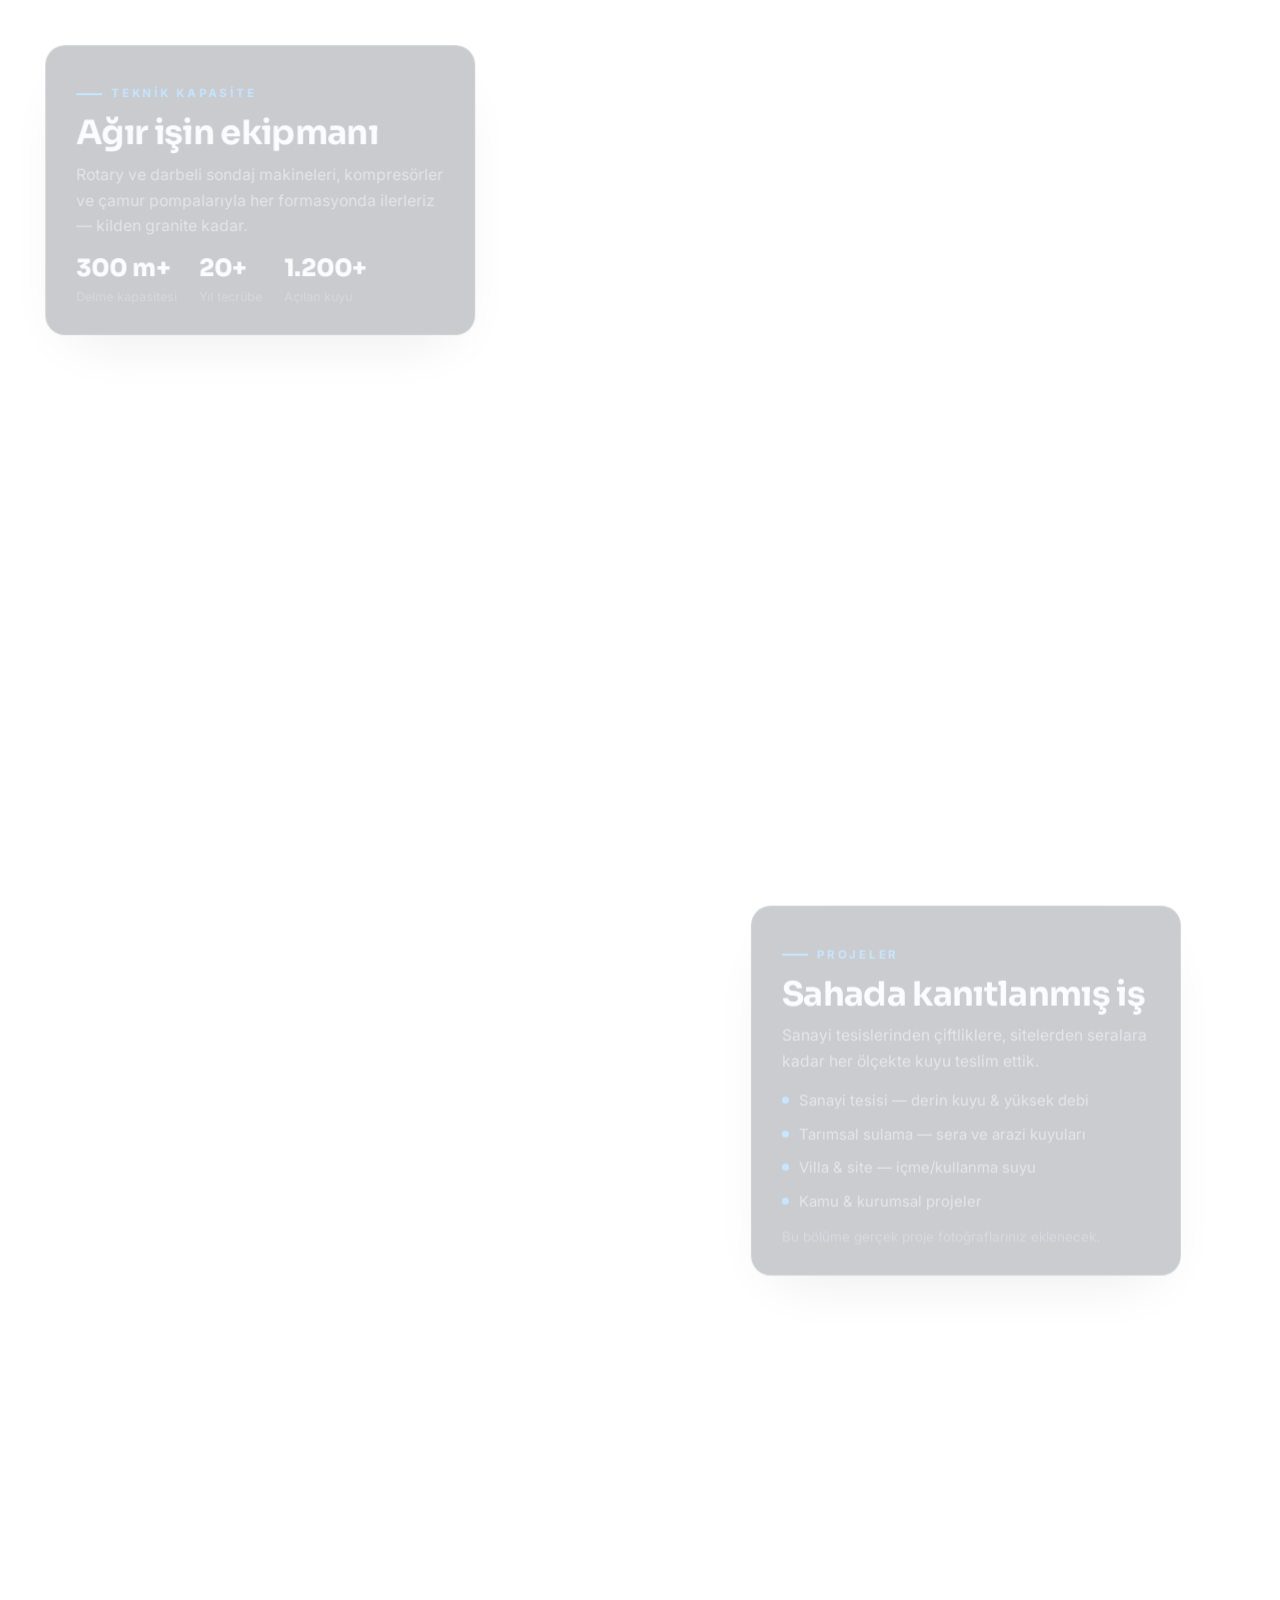
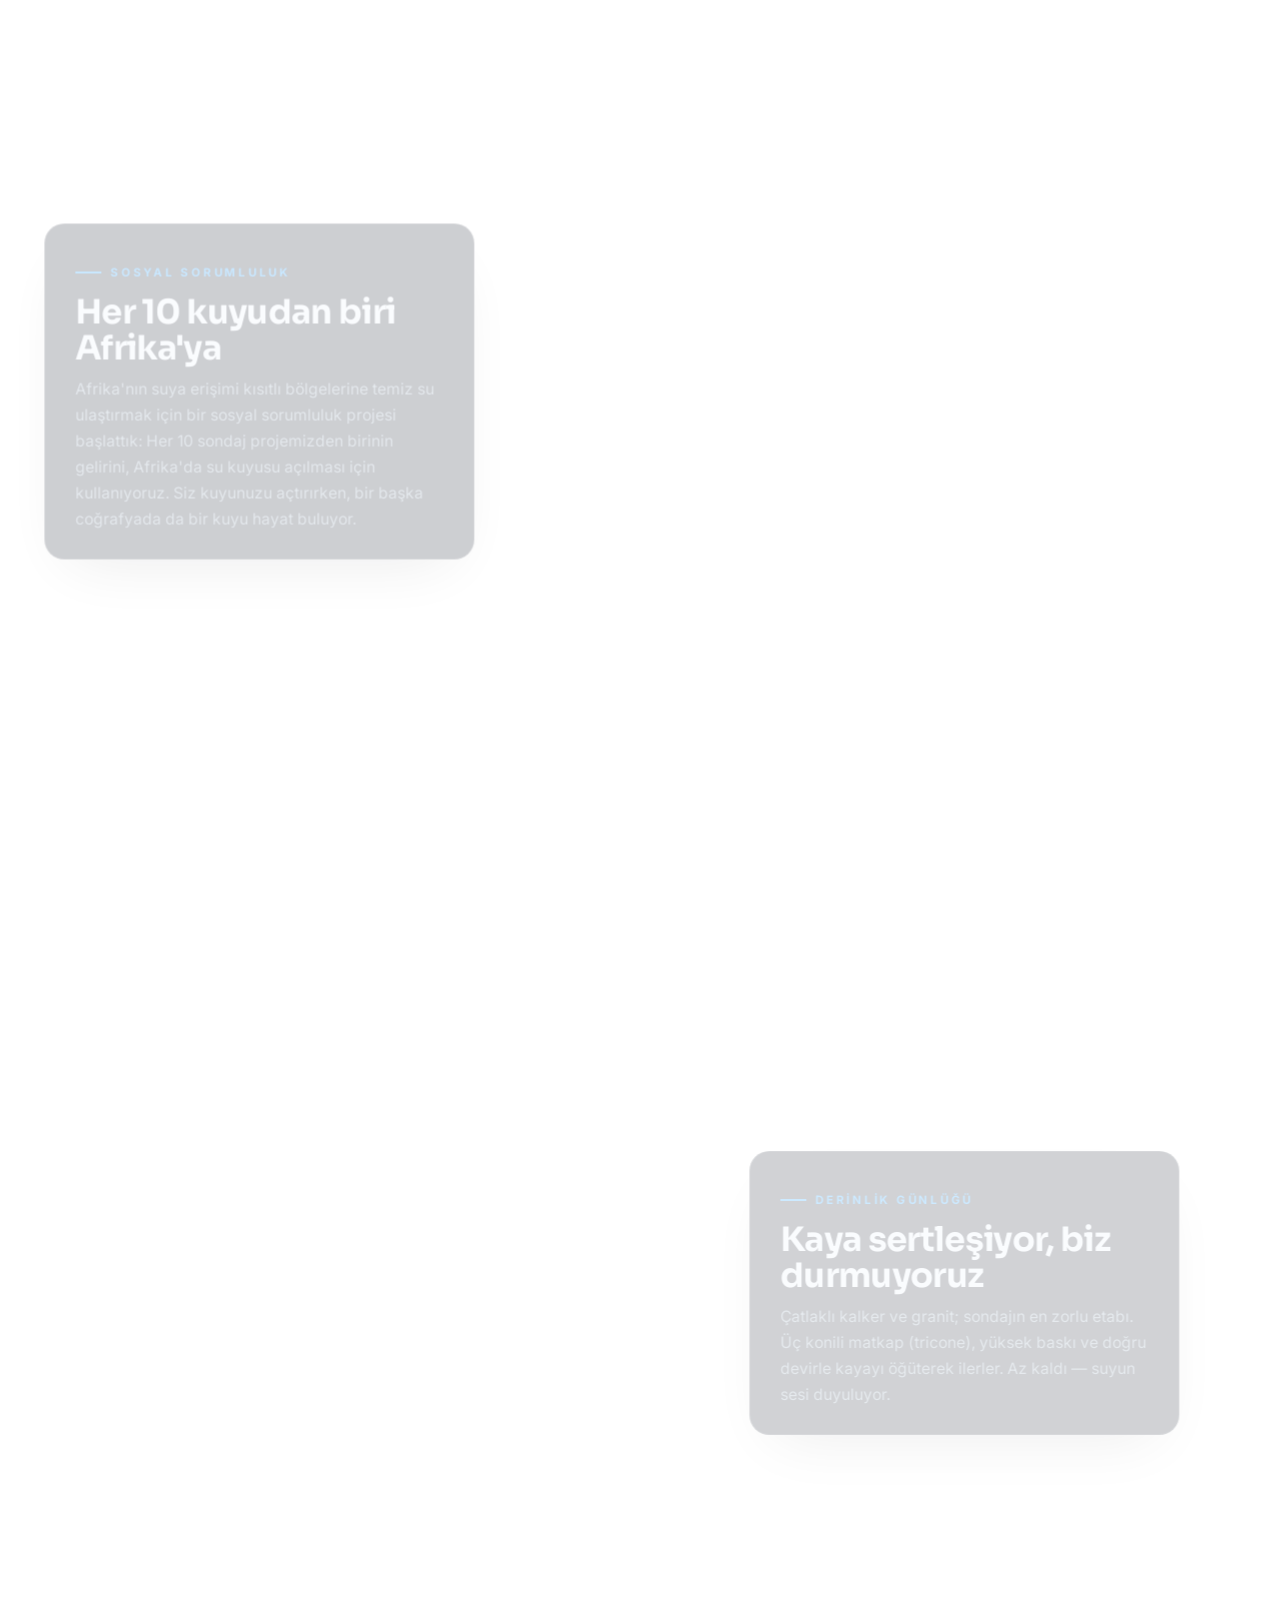
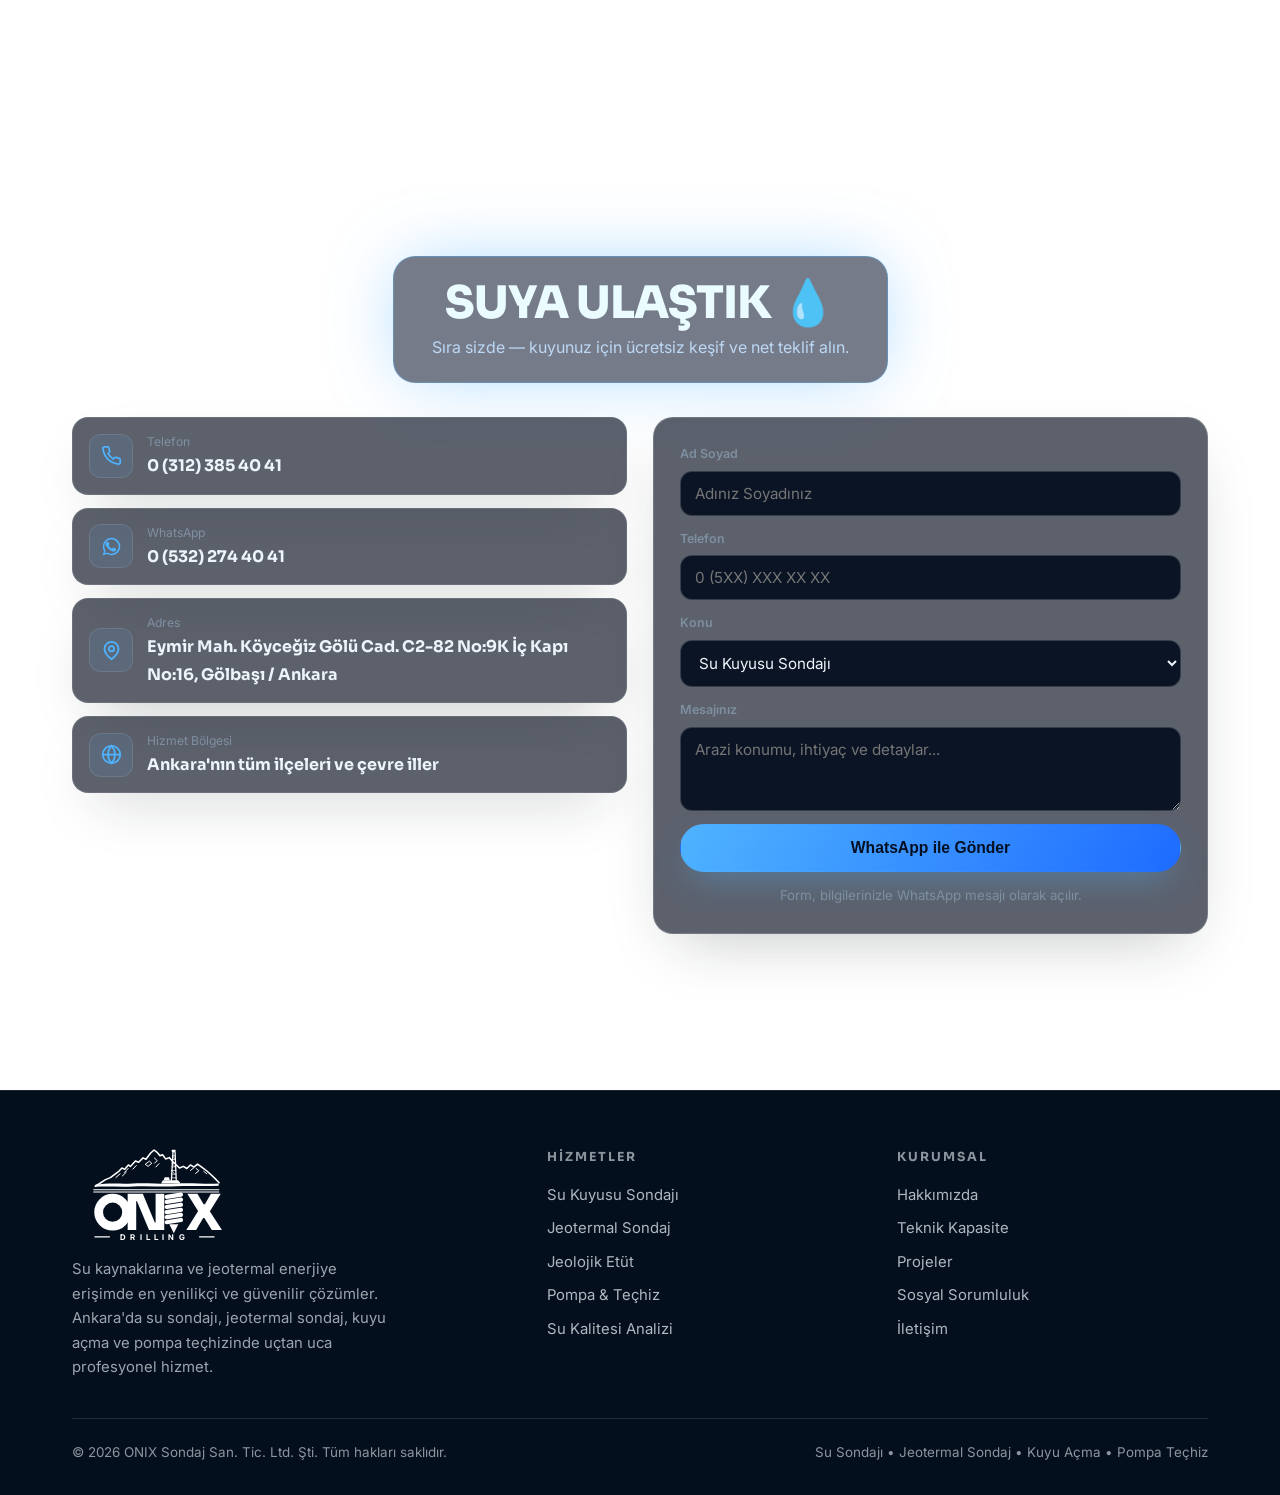
==== commit 7ceb722b: "Prefer real logo file (assets/logo.png) in splash/header/footer with SVG fallback Each brand spot no" ====
--- a/onix/index.html
+++ b/onix/index.html
@@ -60,6 +60,11 @@
 @keyframes splash-auto{to{opacity:0;visibility:hidden}}
 .splash-in{display:flex;flex-direction:column;align-items:center;gap:24px;padding:24px;text-align:center}
 .splash-logo{width:min(340px,72vw);aspect-ratio:1170/680;height:auto;color:#eef4fb;animation:logo-in 1.1s cubic-bezier(.2,.7,.2,1) both}
+.logo-slot{display:block}
+.logo-slot img{display:block;width:100%;height:100%;object-fit:contain;filter:invert(1) brightness(1.08);mix-blend-mode:screen}
+.logo-slot svg{display:none;width:100%;height:100%}
+.logo-slot.nofile img{display:none}
+.logo-slot.nofile svg{display:block}
 @keyframes logo-in{from{opacity:0;transform:translateY(18px) scale(.96)}to{opacity:1;transform:none}}
 .splash-tag{font-size:.74rem;letter-spacing:.34em;text-transform:uppercase;color:var(--muted);animation:logo-in 1.1s .25s both}
 .splash-bar{width:min(300px,60vw);height:3px;border-radius:3px;background:rgba(255,255,255,.12);overflow:hidden;animation:logo-in 1.1s .4s both}
@@ -247,7 +252,7 @@
 <!-- ============ SPLASH ============ -->
 <div id="splash" role="status" aria-label="Yükleniyor">
   <div class="splash-in">
-    <svg class="splash-logo" viewBox="0 0 1170 680" role="img" aria-label="Onix Drilling logosu"><use href="#onixLogo"/></svg>
+    <span class="logo-slot splash-logo" role="img" aria-label="Onix Drilling logosu"><img src="./assets/logo.png" alt="" onerror="this.parentNode.classList.add('nofile')"><svg viewBox="0 0 1170 680" aria-hidden="true"><use href="#onixLogo"/></svg></span>
     <div class="splash-tag">SU SONDAJI &amp; JEOTERMAL ENERJİ ÇÖZÜMLERİ</div>
     <div class="splash-bar"><i id="splashFill"></i></div>
     <div class="splash-pct"><span id="splashPct">0%</span> — sahne hazırlanıyor</div>
@@ -258,7 +263,7 @@
 <header id="header">
   <div class="wrap nav">
     <a href="#top" class="brand" aria-label="ONIX Drilling — Ana sayfa">
-      <svg class="lockup" viewBox="0 0 1170 680" aria-hidden="true"><use href="#onixLogo"/></svg>
+      <span class="logo-slot lockup"><img src="./assets/logo.png" alt="" onerror="this.parentNode.classList.add('nofile')"><svg viewBox="0 0 1170 680" aria-hidden="true"><use href="#onixLogo"/></svg></span>
     </a>
     <nav class="nav-links" id="navLinks">
       <a href="#hizmetler">Hizmetler</a>
@@ -450,7 +455,7 @@
     <div class="foot-grid">
       <div>
         <div class="foot-brand">
-          <svg class="lockup" viewBox="0 0 1170 680" aria-hidden="true" role="img" aria-label="ONIX Drilling"><use href="#onixLogo"/></svg>
+          <span class="logo-slot lockup" role="img" aria-label="ONIX Drilling"><img src="./assets/logo.png" alt="" onerror="this.parentNode.classList.add('nofile')"><svg viewBox="0 0 1170 680" aria-hidden="true"><use href="#onixLogo"/></svg></span>
         </div>
         <p>Su kaynaklarına ve jeotermal enerjiye erişimde en yenilikçi ve güvenilir çözümler. Ankara'da su sondajı, jeotermal sondaj, kuyu açma ve pompa teçhizinde uçtan uca profesyonel hizmet.</p>
       </div>
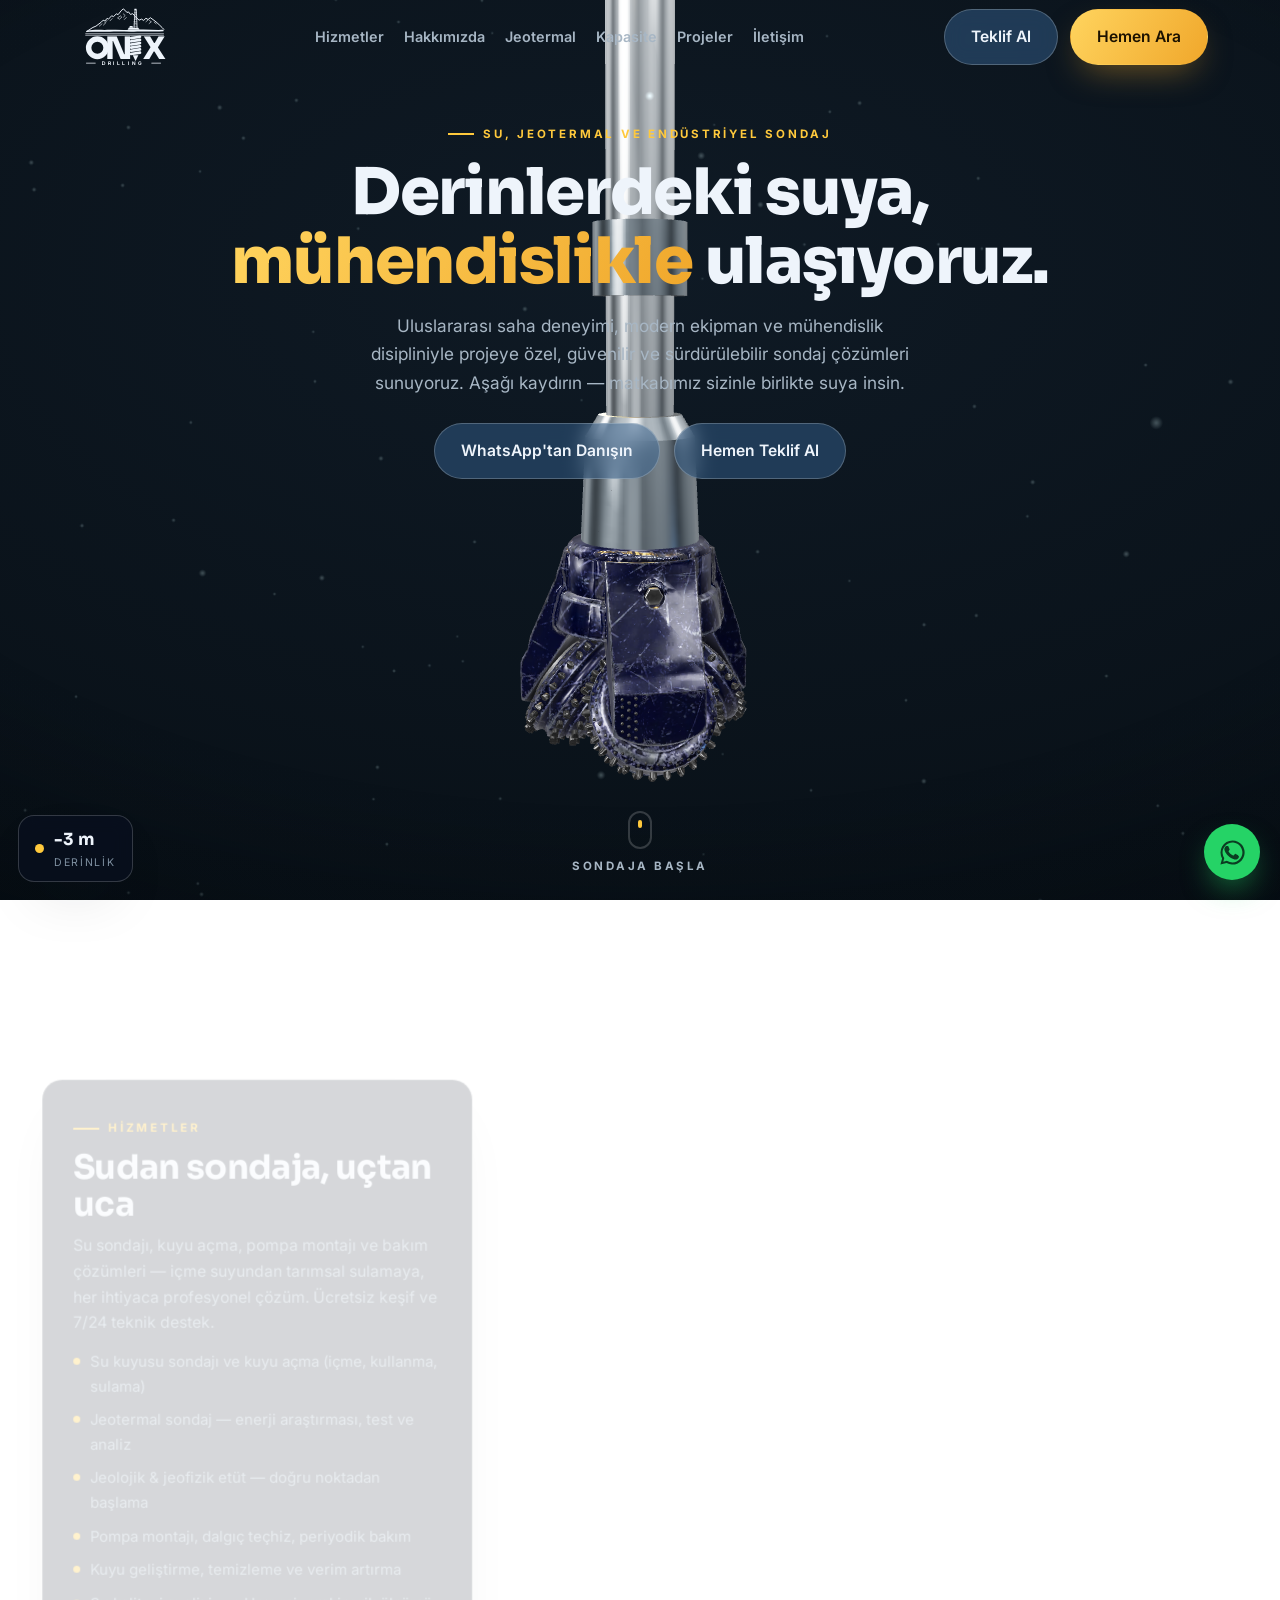
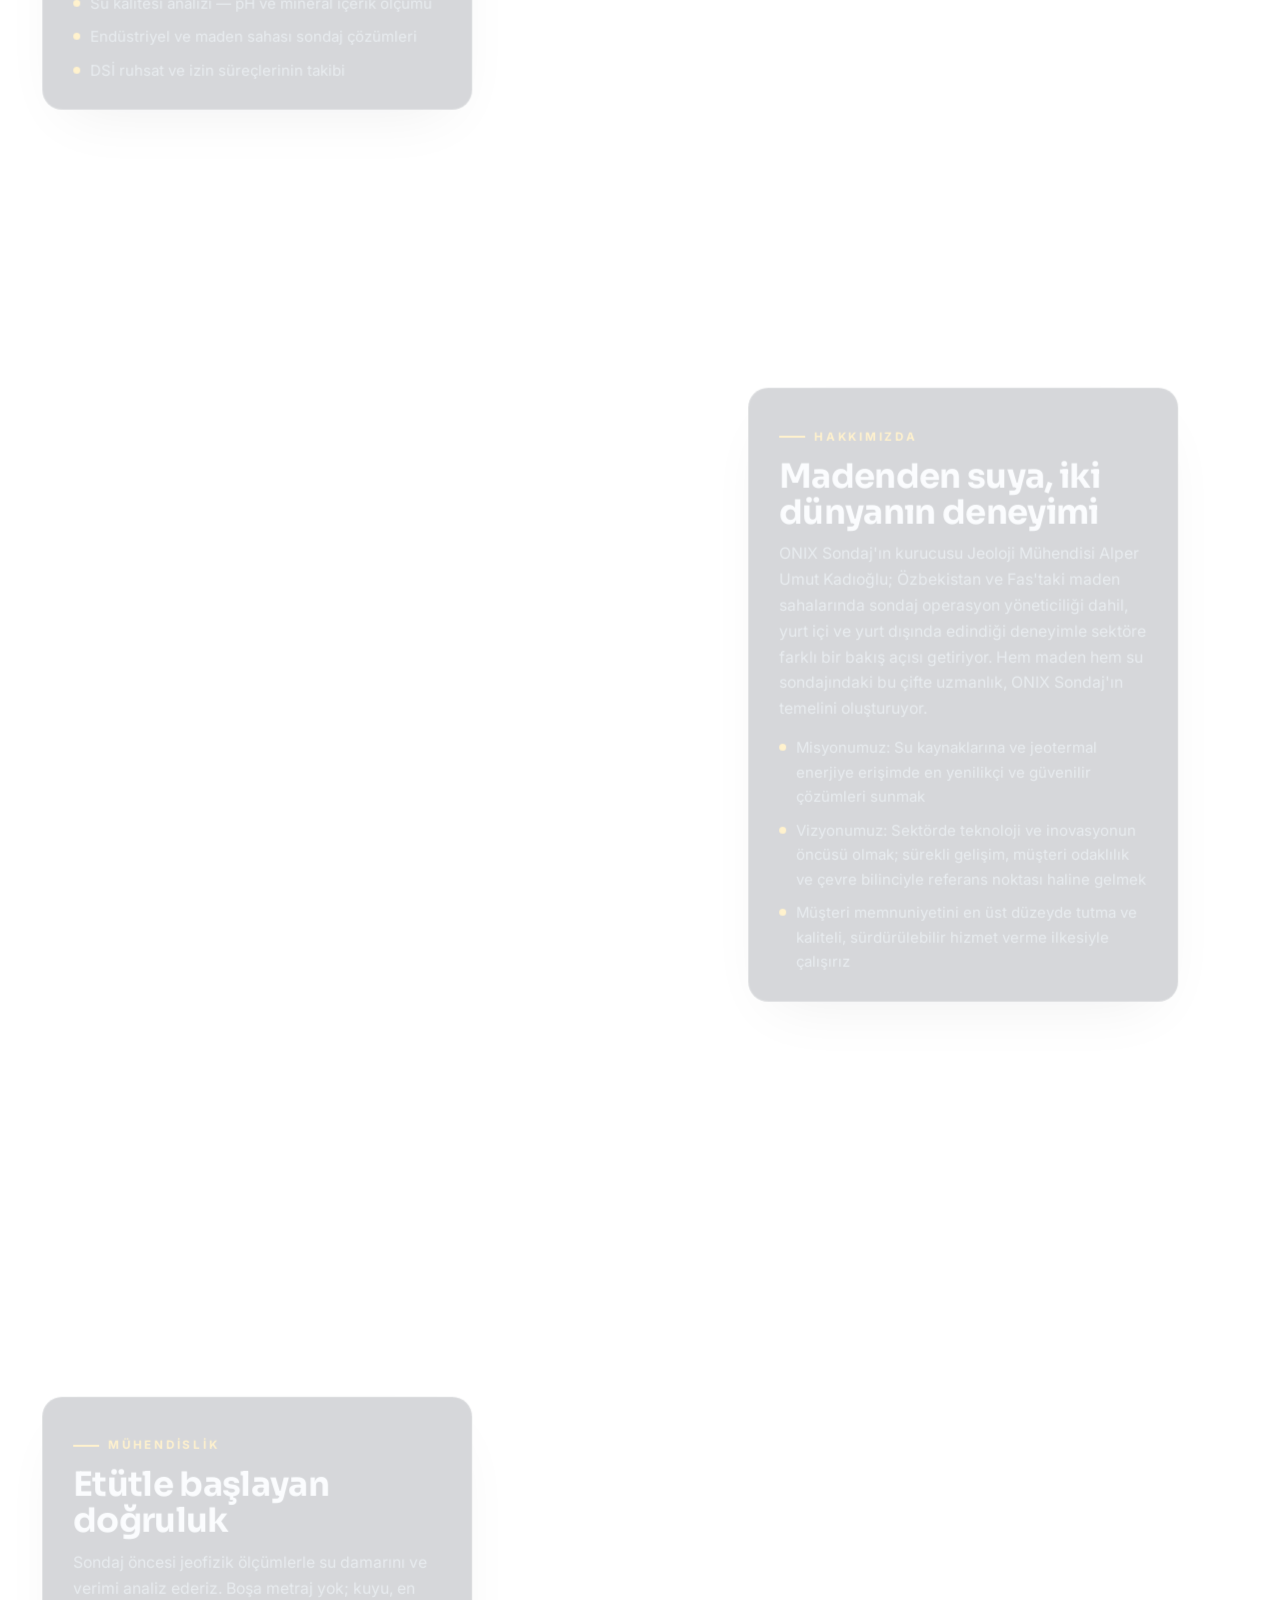
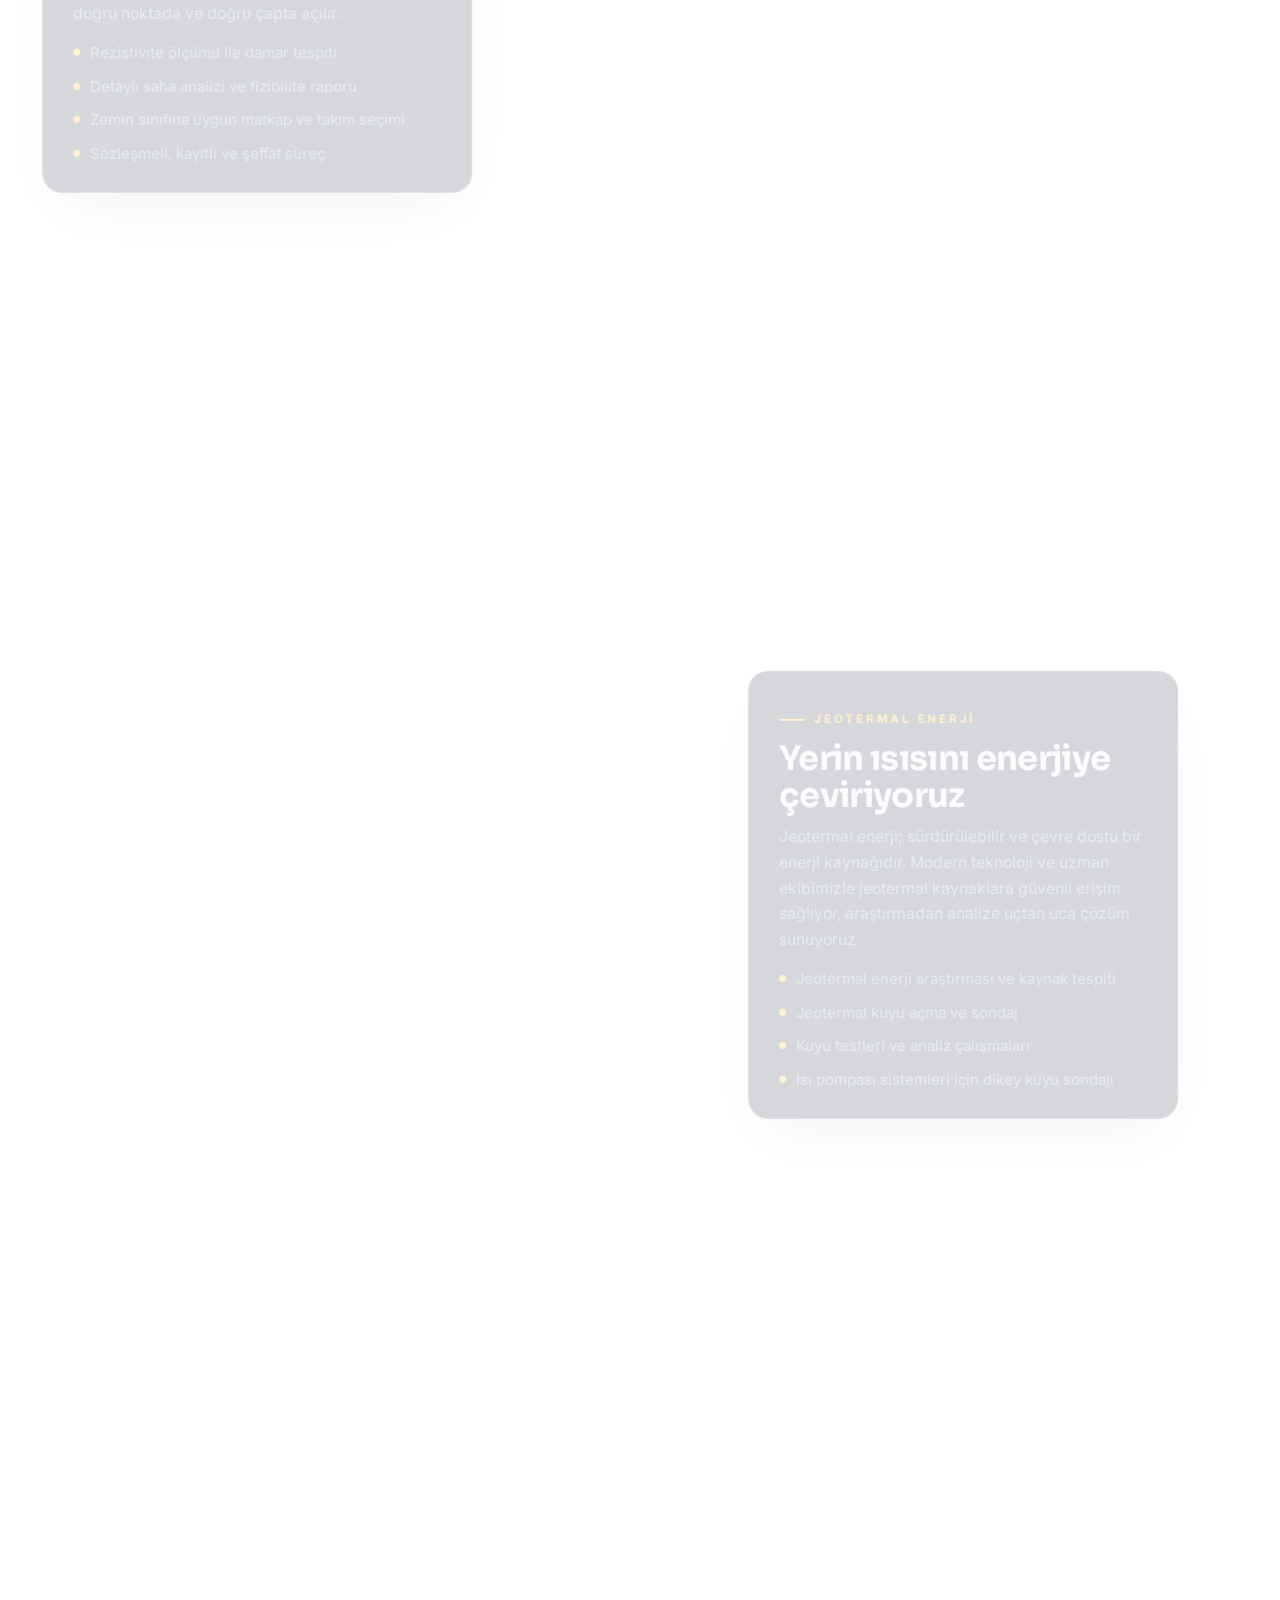
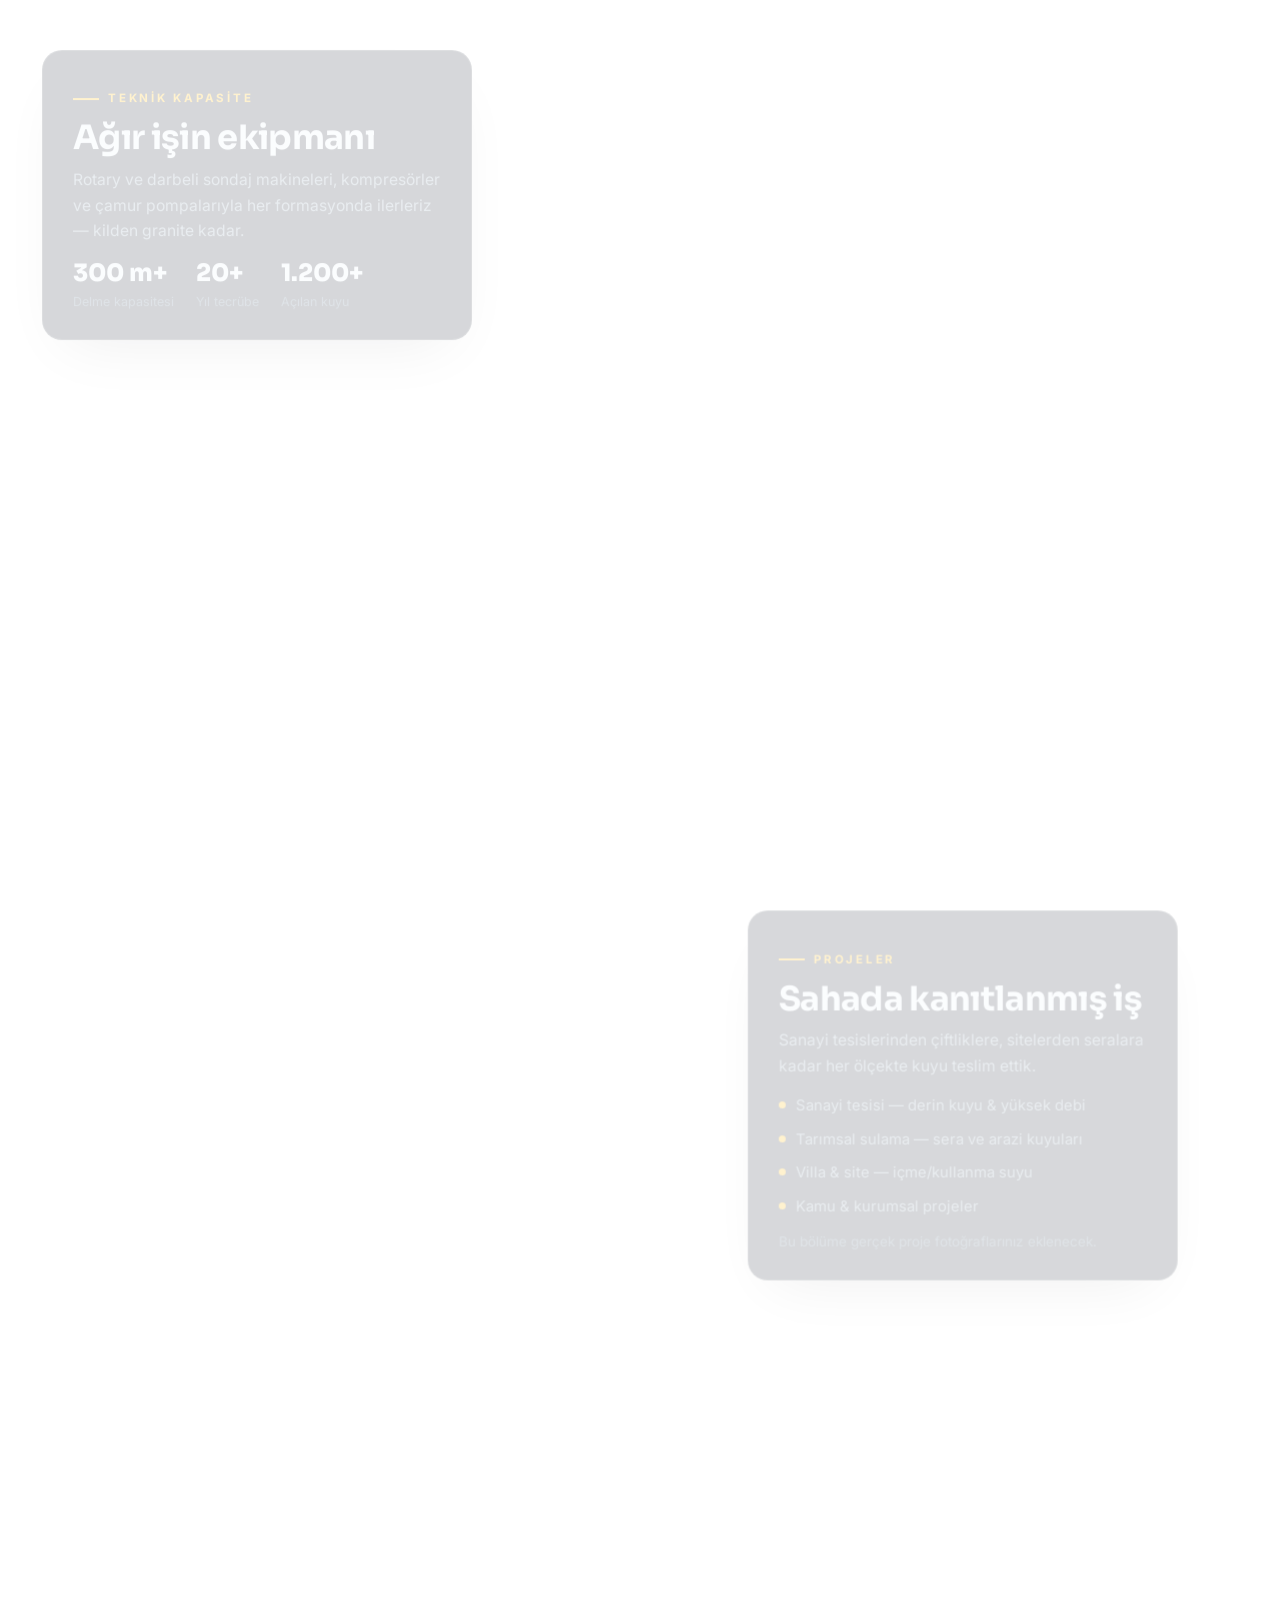
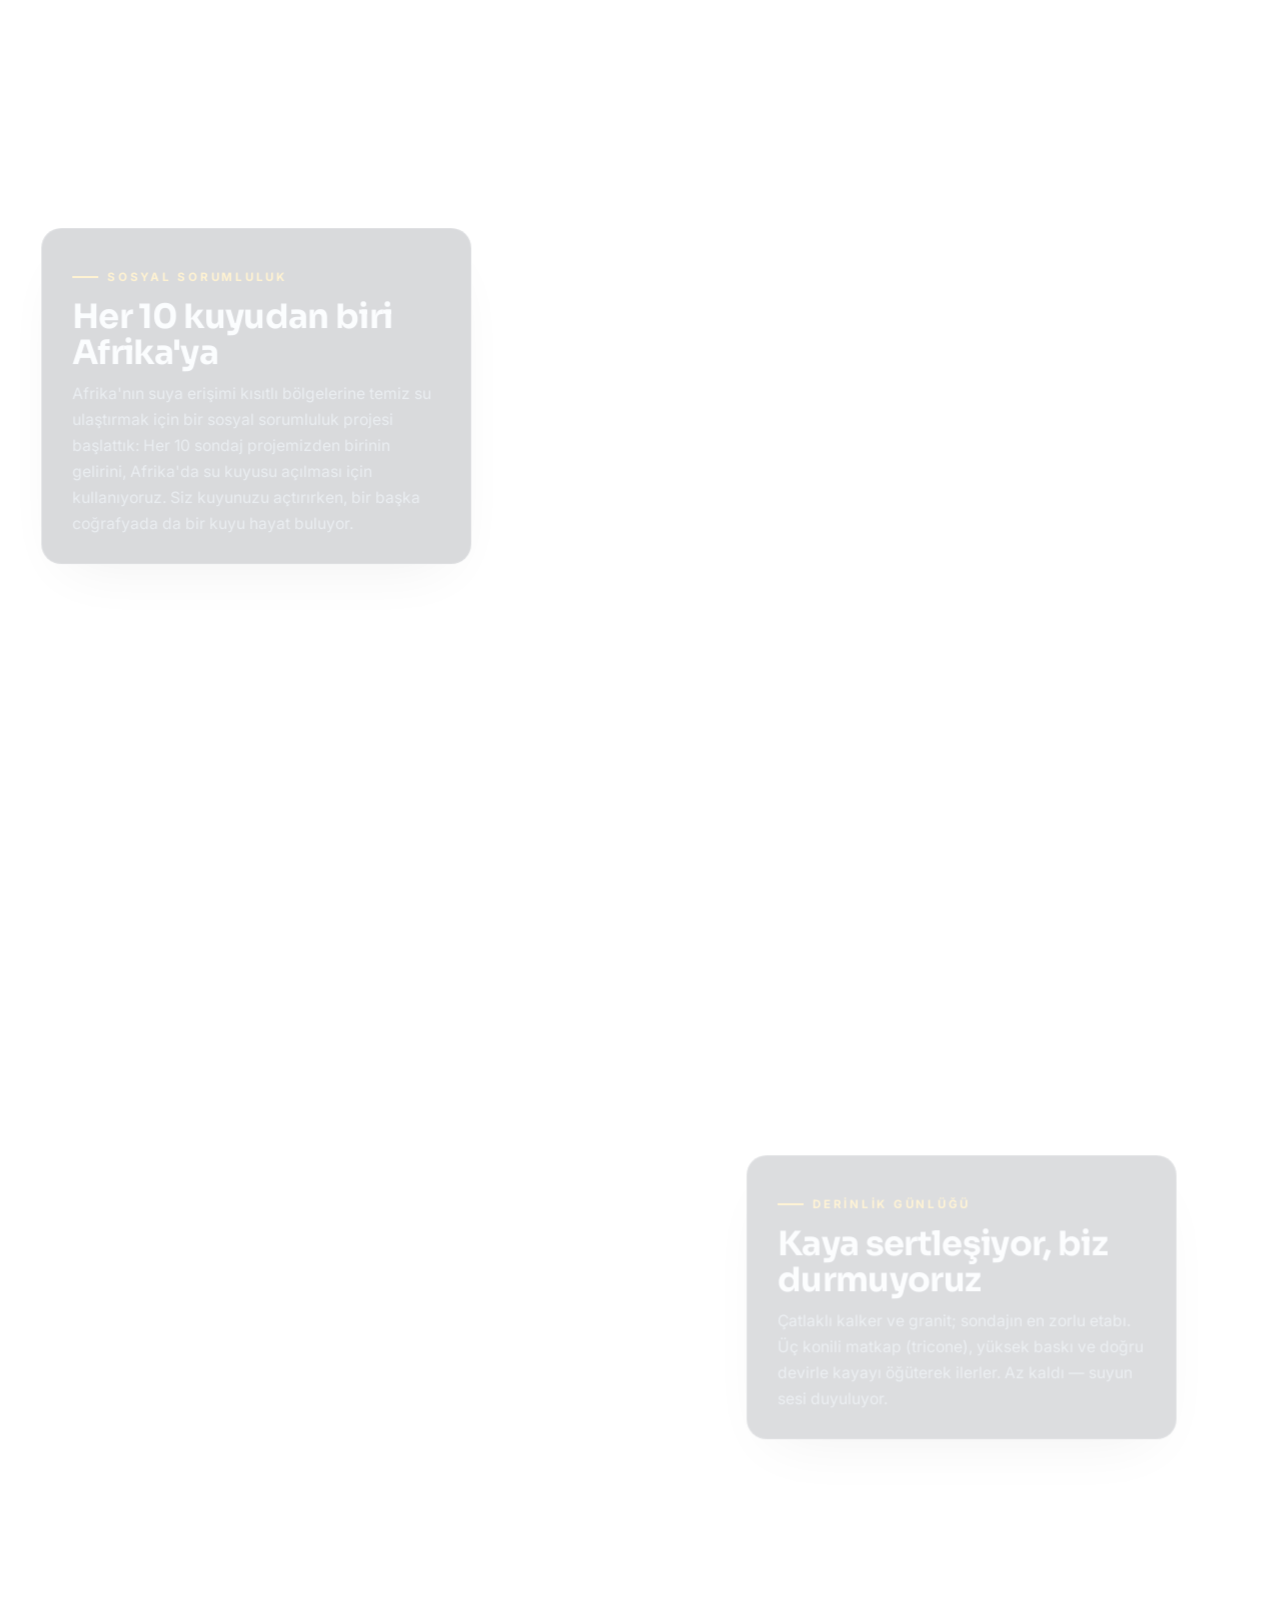
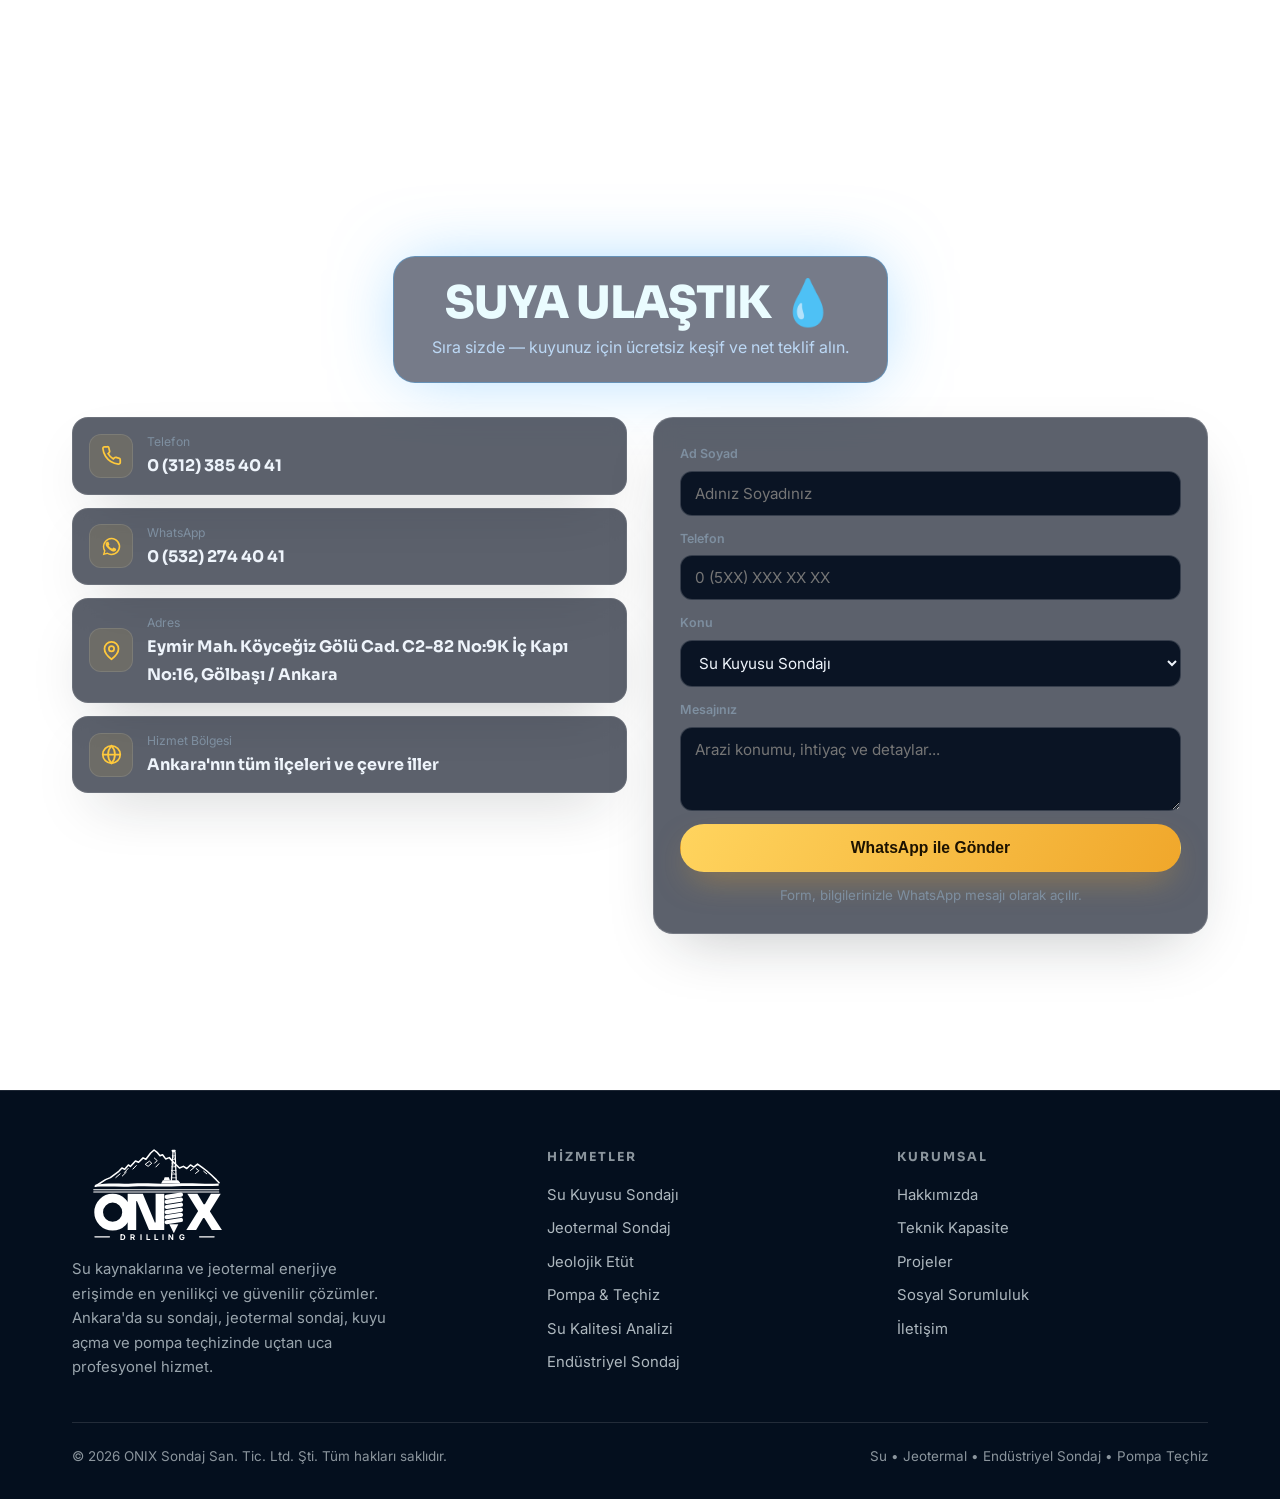
==== commit e037c736: "WIP: match palette and hero copy to live onixsondaj.com (steel navy + gold) Work in progress, paused" ====
--- a/onix/index.html
+++ b/onix/index.html
@@ -3,10 +3,10 @@
 <head>
 <meta charset="utf-8">
 <meta name="viewport" content="width=device-width, initial-scale=1, viewport-fit=cover">
-<title>ONIX Sondaj — Su Sondajı ve Jeotermal Enerji Çözümleri | Ankara</title>
+<title>ONIX Sondaj — Su, Jeotermal ve Endüstriyel Sondajda Mühendislik Çözümleri</title>
 <meta name="description" content="ONIX Sondaj; Ankara'da profesyonel su sondajı, jeotermal enerji çözümleri ve kuyu açma hizmetleri sunar. 20 yılı aşkın deneyim, modern ekipman, uzman ekip. Ücretsiz keşif ve teklif.">
 <meta name="theme-color" content="#061020">
-<meta property="og:title" content="ONIX Sondaj — Su Sondajı ve Jeotermal Enerji Çözümleri">
+<meta property="og:title" content="ONIX Sondaj — Su, Jeotermal ve Endüstriyel Sondajda Mühendislik Çözümleri">
 <meta property="og:description" content="Ankara'da su sondajı, jeotermal enerji ve kuyu açma hizmetleri. Ücretsiz keşif ve teklif alın.">
 <meta property="og:type" content="website">
 <link rel="icon" type="image/svg+xml" href="data:image/svg+xml,%3Csvg xmlns=%22http://www.w3.org/2000/svg%22 viewBox=%220 0 64 64%22%3E%3Crect width=%2264%22 height=%2264%22 rx=%2214%22 fill=%22%230a1930%22/%3E%3Cg stroke=%22%23ffffff%22 stroke-width=%223%22 fill=%22none%22 stroke-linecap=%22round%22 stroke-linejoin=%22round%22%3E%3Cpath d=%22M8 34 L22 16 L30 24 L36 12 L46 22 L56 34%22/%3E%3Cpath d=%22M37 12 L36 34 M42 16 L42 34%22/%3E%3Cpath d=%22M8 40 H56 M8 46 H56%22/%3E%3C/g%3E%3C/svg%3E">
@@ -20,8 +20,8 @@
   --ink:#eef4fb;
   --ink-2:#a7b6c4;
   --muted:#7e8fa0;
-  --teal:#4fb3ff;
-  --teal-deep:#1e6bff;
+  --teal:#ffc93c;
+  --teal-deep:#f0a72b;
   --amber:#f6b545;
   --line:rgba(255,255,255,.1);
   --line-2:rgba(255,255,255,.18);
@@ -40,12 +40,12 @@
 .eyebrow::before{content:"";width:26px;height:2px;background:var(--teal)}
 .btn{display:inline-flex;align-items:center;justify-content:center;gap:9px;font-weight:600;font-size:.98rem;
   padding:14px 26px;border-radius:999px;border:1px solid transparent;cursor:pointer;transition:.25s ease;white-space:nowrap}
-.btn-primary{background:linear-gradient(120deg,#4fb3ff,#1e6bff);color:#041022;box-shadow:0 14px 34px -12px rgba(79,179,255,.5)}
+.btn-primary{background:linear-gradient(120deg,#ffd45e,#f0a72b);color:#1c1200;box-shadow:0 14px 34px -12px rgba(240,167,43,.5)}
 .btn-primary:hover{transform:translateY(-2px)}
-.btn-ghost{background:var(--glass);border-color:var(--line-2);color:var(--ink);backdrop-filter:blur(10px)}
-.btn-ghost:hover{transform:translateY(-2px);background:rgba(255,255,255,.12)}
-.btn-wa{background:#25d366;color:#04140a}
-.btn-wa:hover{transform:translateY(-2px)}
+.btn-ghost{background:rgba(52,96,141,.5);border-color:rgba(255,255,255,.22);color:var(--ink);backdrop-filter:blur(10px)}
+.btn-ghost:hover{transform:translateY(-2px);background:rgba(62,112,163,.62)}
+.btn-wa{background:rgba(52,96,141,.5);border-color:rgba(255,255,255,.22);color:var(--ink);backdrop-filter:blur(10px)}
+.btn-wa:hover{transform:translateY(-2px);background:rgba(62,112,163,.62)}
 
 /* ---------- 3D canvas ---------- */
 #scene{position:fixed;inset:0;width:100%;height:100%;z-index:0;display:block}
@@ -126,7 +126,7 @@
   linear-gradient(180deg,rgba(5,11,22,.72) 0%,rgba(5,11,22,.28) 26%,rgba(5,11,22,.3) 58%,#050b16 97%)}
 #hero:has(#heroPhoto) h1,#hero:has(#heroPhoto) .lead{text-shadow:0 2px 24px rgba(2,6,12,.65)}
 #hero h1{font-size:clamp(2.2rem,5.2vw,4rem);font-weight:800;max-width:900px;margin:14px auto 16px;text-wrap:balance}
-#hero h1 em{font-style:normal;background:linear-gradient(120deg,#4fb3ff,#1e6bff);-webkit-background-clip:text;background-clip:text;color:transparent}
+#hero h1 em{font-style:normal;background:linear-gradient(120deg,#ffd45e,#f0a72b);-webkit-background-clip:text;background-clip:text;color:transparent}
 #hero .lead{color:var(--ink-2);max-width:560px;margin:0 auto 26px;font-size:1.08rem}
 #hero .actions{display:flex;gap:14px;justify-content:center;flex-wrap:wrap}
 .scroll-cue{position:absolute;bottom:24px;left:50%;transform:translateX(-50%);display:flex;flex-direction:column;align-items:center;gap:8px;color:var(--ink-2);font-size:.72rem;letter-spacing:.22em;text-transform:uppercase;font-weight:700}
@@ -144,7 +144,7 @@
 .water-title p{color:#bcd8f5;margin-top:6px}
 .contact-lines{display:flex;flex-direction:column;gap:13px}
 .cline{display:flex;align-items:center;gap:14px;background:var(--glass);backdrop-filter:blur(10px);border:1px solid var(--line);border-radius:16px;padding:14px 16px;box-shadow:var(--shadow)}
-.cline .cic{width:44px;height:44px;border-radius:12px;display:grid;place-items:center;background:rgba(79,179,255,.1);border:1px solid var(--line);flex:0 0 auto}
+.cline .cic{width:44px;height:44px;border-radius:12px;display:grid;place-items:center;background:rgba(255,201,60,.1);border:1px solid var(--line);flex:0 0 auto}
 .cline .cic svg{width:21px;height:21px;color:var(--teal)}
 .cline small{color:var(--muted);display:block;font-size:.76rem}
 .cline b{font-family:'Sora',sans-serif;font-size:1rem;font-weight:700}
@@ -152,7 +152,7 @@
 form.qf label{font-size:.78rem;color:var(--muted);font-weight:600;margin-bottom:-7px}
 form.qf input,form.qf textarea,form.qf select{width:100%;background:#0a1424;border:1px solid var(--line-2);border-radius:12px;
   padding:12px 14px;color:var(--ink);font-family:inherit;font-size:.95rem;transition:.2s}
-form.qf input:focus,form.qf textarea:focus,form.qf select:focus{outline:none;border-color:var(--teal);box-shadow:0 0 0 3px rgba(30,107,255,.18)}
+form.qf input:focus,form.qf textarea:focus,form.qf select:focus{outline:none;border-color:var(--teal);box-shadow:0 0 0 3px rgba(240,167,43,.22)}
 form.qf textarea{resize:vertical;min-height:84px}
 
 /* footer */
@@ -253,7 +253,7 @@
 <div id="splash" role="status" aria-label="Yükleniyor">
   <div class="splash-in">
     <span class="logo-slot splash-logo" role="img" aria-label="Onix Drilling logosu"><img src="./assets/logo.png" alt="" onerror="this.parentNode.classList.add('nofile')"><svg viewBox="0 0 1170 680" aria-hidden="true"><use href="#onixLogo"/></svg></span>
-    <div class="splash-tag">SU SONDAJI &amp; JEOTERMAL ENERJİ ÇÖZÜMLERİ</div>
+    <div class="splash-tag">SU, JEOTERMAL &amp; ENDÜSTRİYEL SONDAJ</div>
     <div class="splash-bar"><i id="splashFill"></i></div>
     <div class="splash-pct"><span id="splashPct">0%</span> — sahne hazırlanıyor</div>
   </div>
@@ -294,12 +294,12 @@
       <div class="hp-fade"></div>
     </div>
     <div class="wrap inner">
-      <span class="eyebrow" style="justify-content:center">Su Sondajı ve Jeotermal Enerji Çözümleri</span>
+      <span class="eyebrow" style="justify-content:center">Su, Jeotermal ve Endüstriyel Sondaj</span>
       <h1>Derinlerdeki suya,<br><em>mühendislikle</em> ulaşıyoruz.</h1>
-      <p class="lead">ONIX Sondaj; Ankara'da profesyonel su sondajı, jeotermal enerji çözümleri ve kuyu açma hizmetlerinde 20 yılı aşkın deneyimi, modern ekipmanı ve uzman ekibiyle güvenilir ve kaliteli hizmet sunar. Aşağı kaydırın — matkabımız sizinle birlikte suya insin.</p>
+      <p class="lead">Uluslararası saha deneyimi, modern ekipman ve mühendislik disipliniyle projeye özel, güvenilir ve sürdürülebilir sondaj çözümleri sunuyoruz. Aşağı kaydırın — matkabımız sizinle birlikte suya insin.</p>
       <div class="actions">
-        <a href="https://wa.me/905322744041?text=Merhaba%2C%20su%20kuyusu%20i%C3%A7in%20teklif%20almak%20istiyorum." class="btn btn-wa" target="_blank" rel="noopener">WhatsApp'tan Yaz</a>
-        <a href="#iletisim" class="btn btn-ghost">Ücretsiz Keşif İste →</a>
+        <a href="https://wa.me/905322744041?text=Merhaba%2C%20su%20kuyusu%20i%C3%A7in%20teklif%20almak%20istiyorum." class="btn btn-wa" target="_blank" rel="noopener">WhatsApp'tan Danışın</a>
+        <a href="#iletisim" class="btn btn-ghost">Hemen Teklif Al</a>
       </div>
     </div>
     <div class="scroll-cue"><div class="wheel"></div>Sondaja Başla</div>
@@ -317,6 +317,7 @@
         <li>Pompa montajı, dalgıç teçhiz, periyodik bakım</li>
         <li>Kuyu geliştirme, temizleme ve verim artırma</li>
         <li>Su kalitesi analizi — pH ve mineral içerik ölçümü</li>
+        <li>Endüstriyel ve maden sahası sondaj çözümleri</li>
         <li>DSİ ruhsat ve izin süreçlerinin takibi</li>
       </ul>
     </div></div>
@@ -466,6 +467,7 @@
         <a href="#muhendislik">Jeolojik Etüt</a>
         <a href="#hizmetler">Pompa &amp; Teçhiz</a>
         <a href="#hizmetler">Su Kalitesi Analizi</a>
+        <a href="#hizmetler">Endüstriyel Sondaj</a>
       </div>
       <div class="foot-col">
         <h5>Kurumsal</h5>
@@ -478,7 +480,7 @@
     </div>
     <div class="foot-bottom">
       <span>© <span id="yil">2026</span> ONIX Sondaj San. Tic. Ltd. Şti. Tüm hakları saklıdır.</span>
-      <span>Su Sondajı • Jeotermal Sondaj • Kuyu Açma • Pompa Teçhiz</span>
+      <span>Su • Jeotermal • Endüstriyel Sondaj • Pompa Teçhiz</span>
     </div>
   </div>
 </footer>
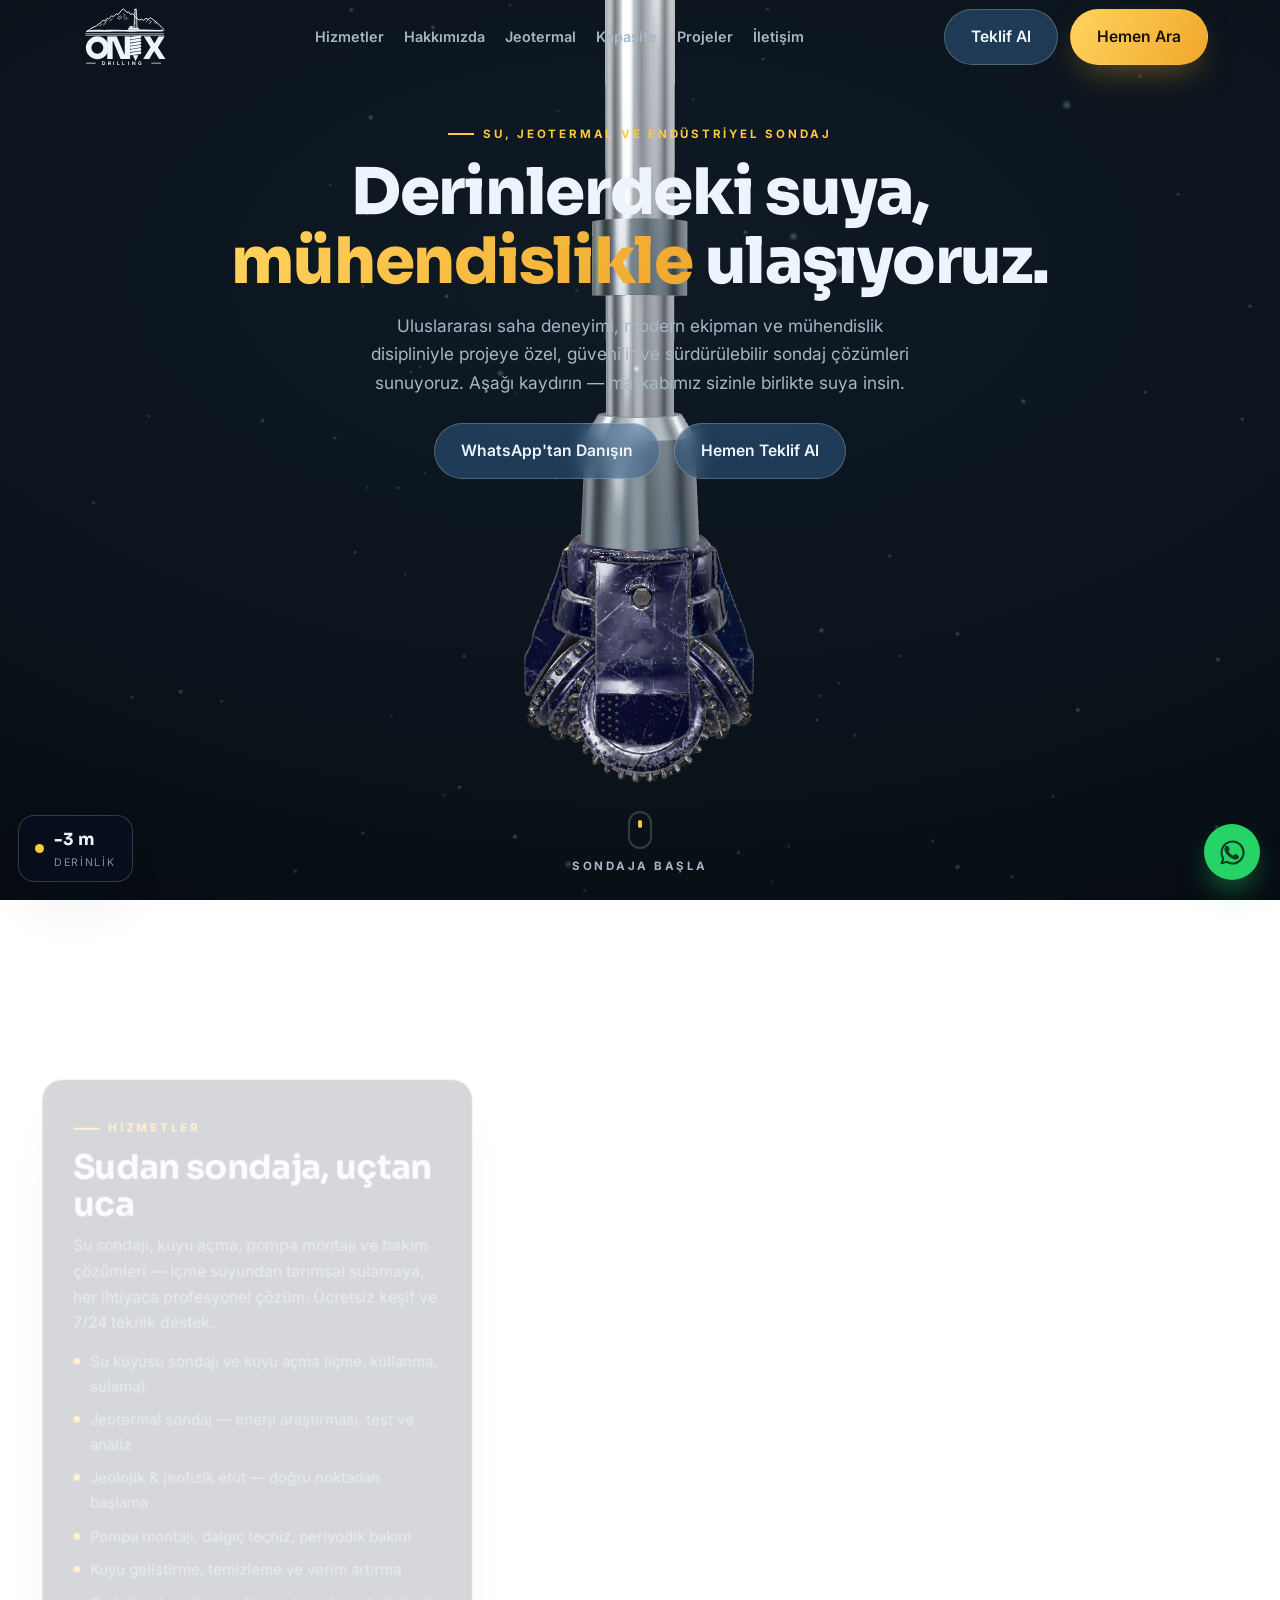
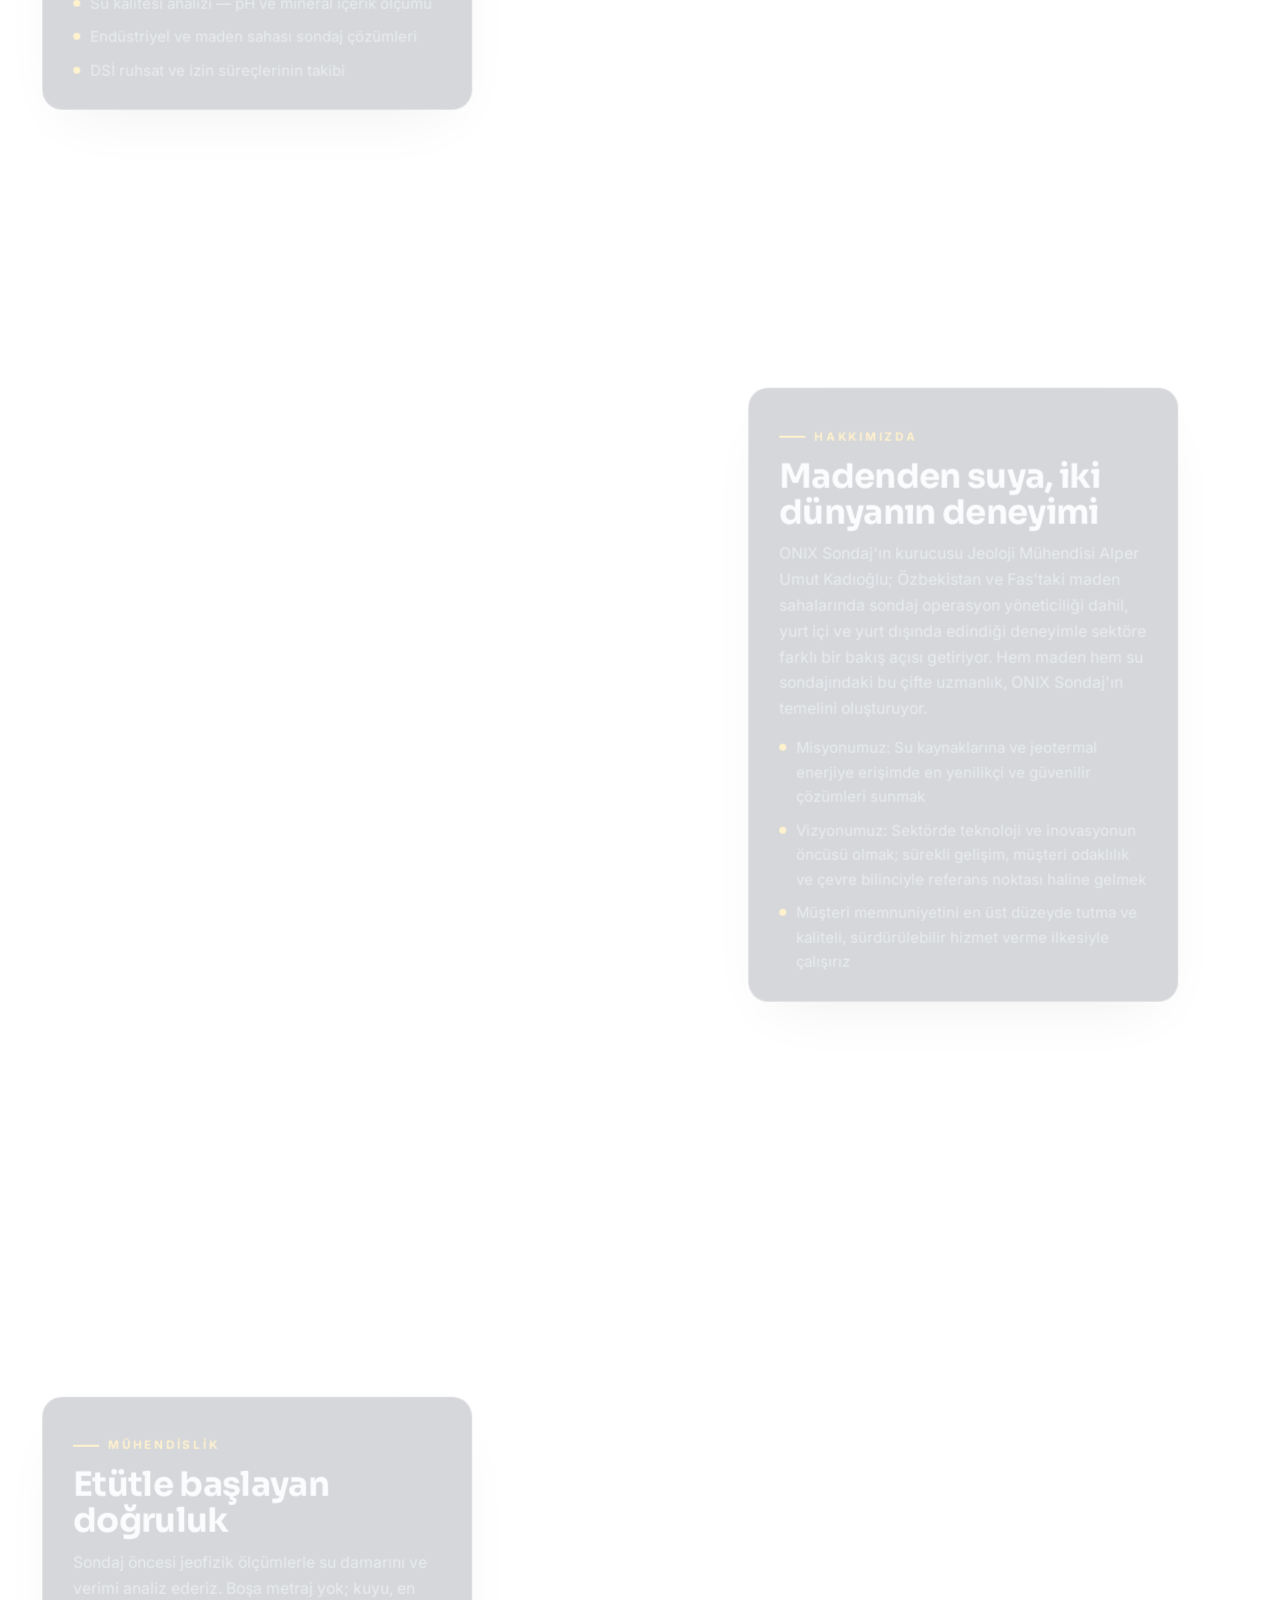
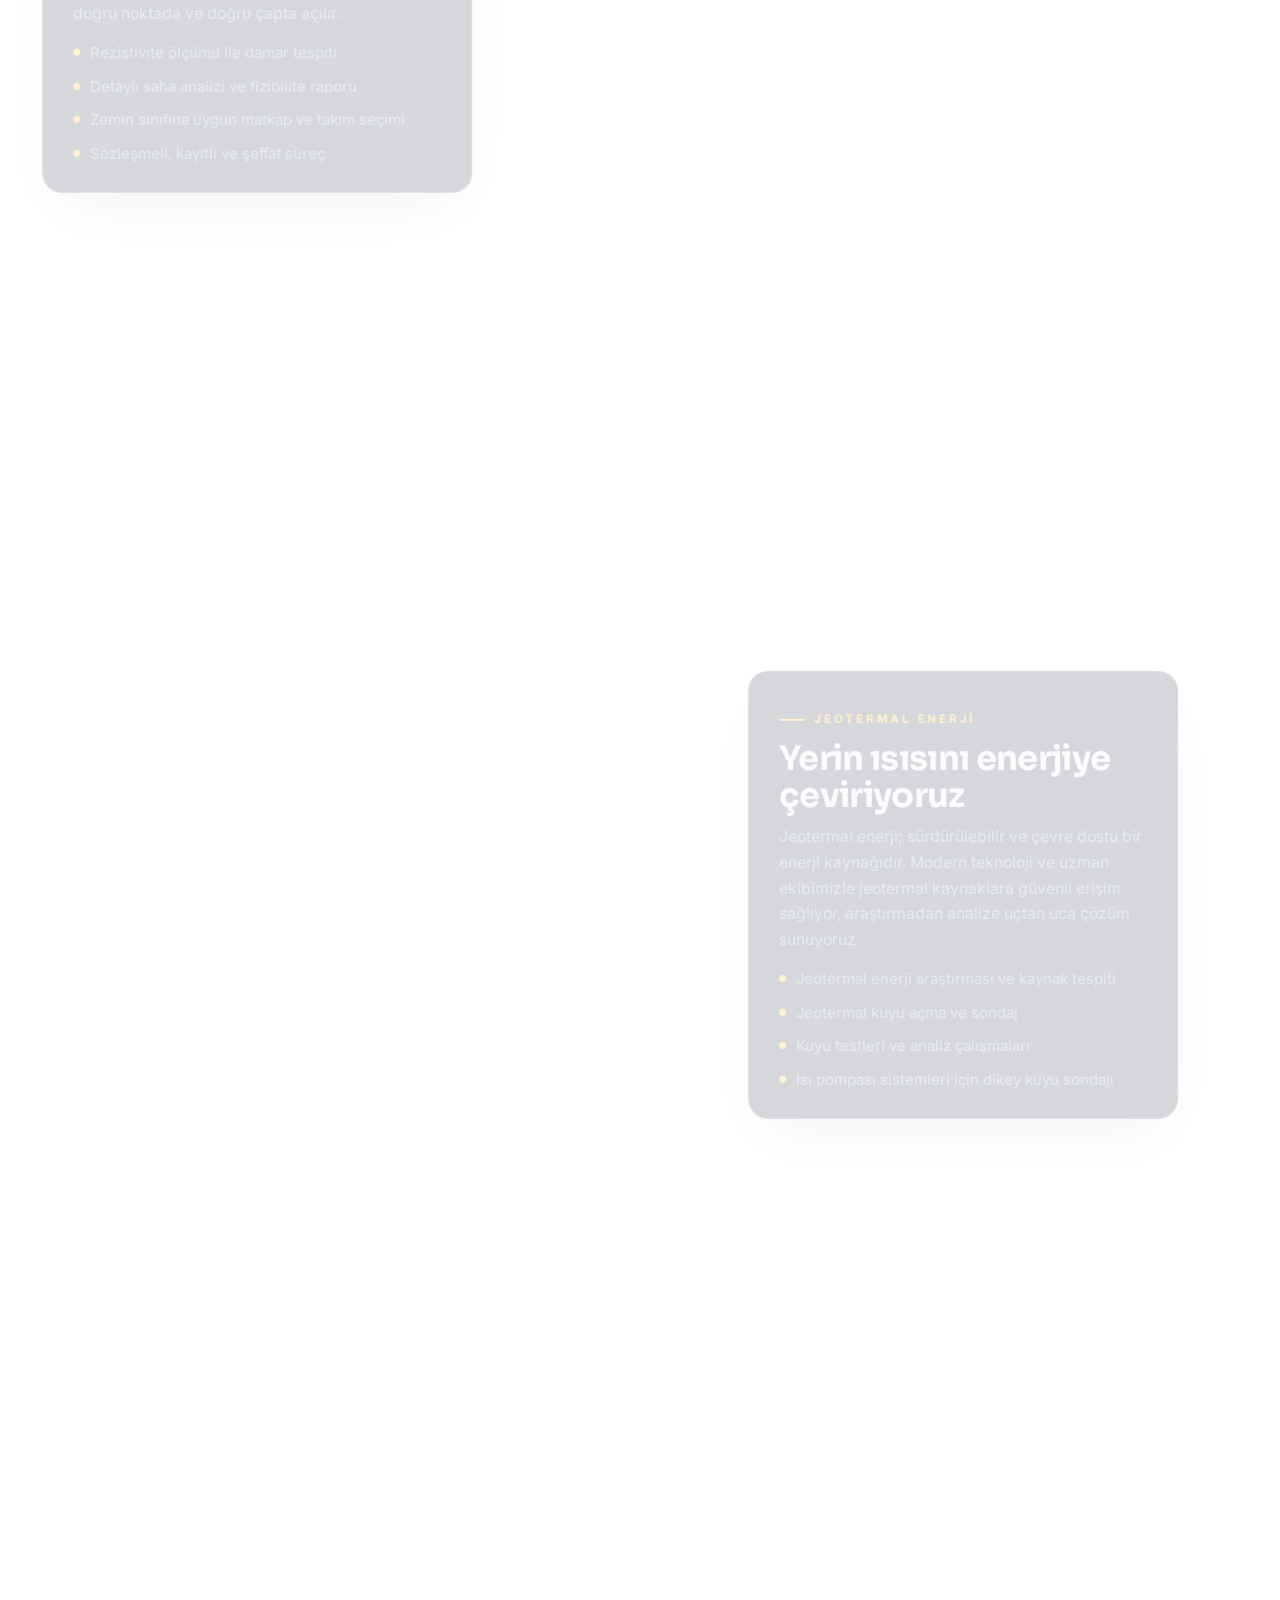
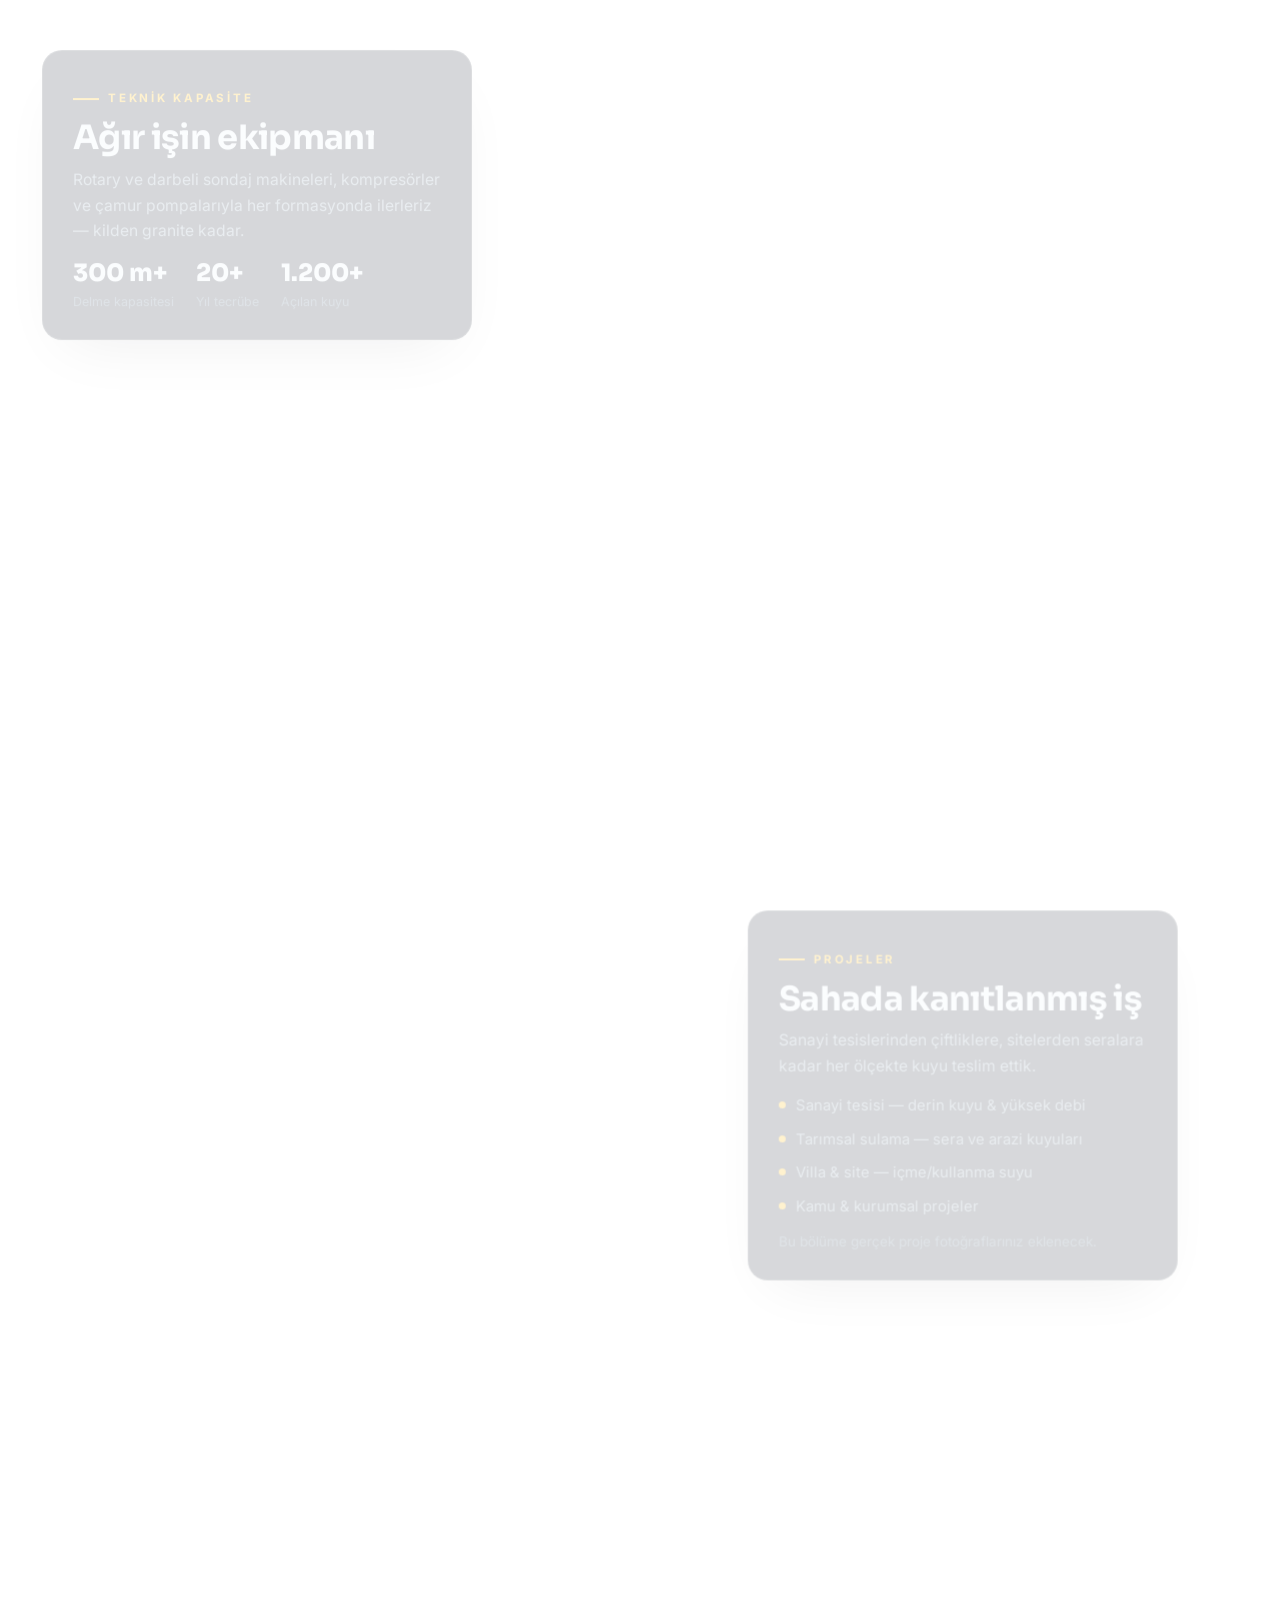
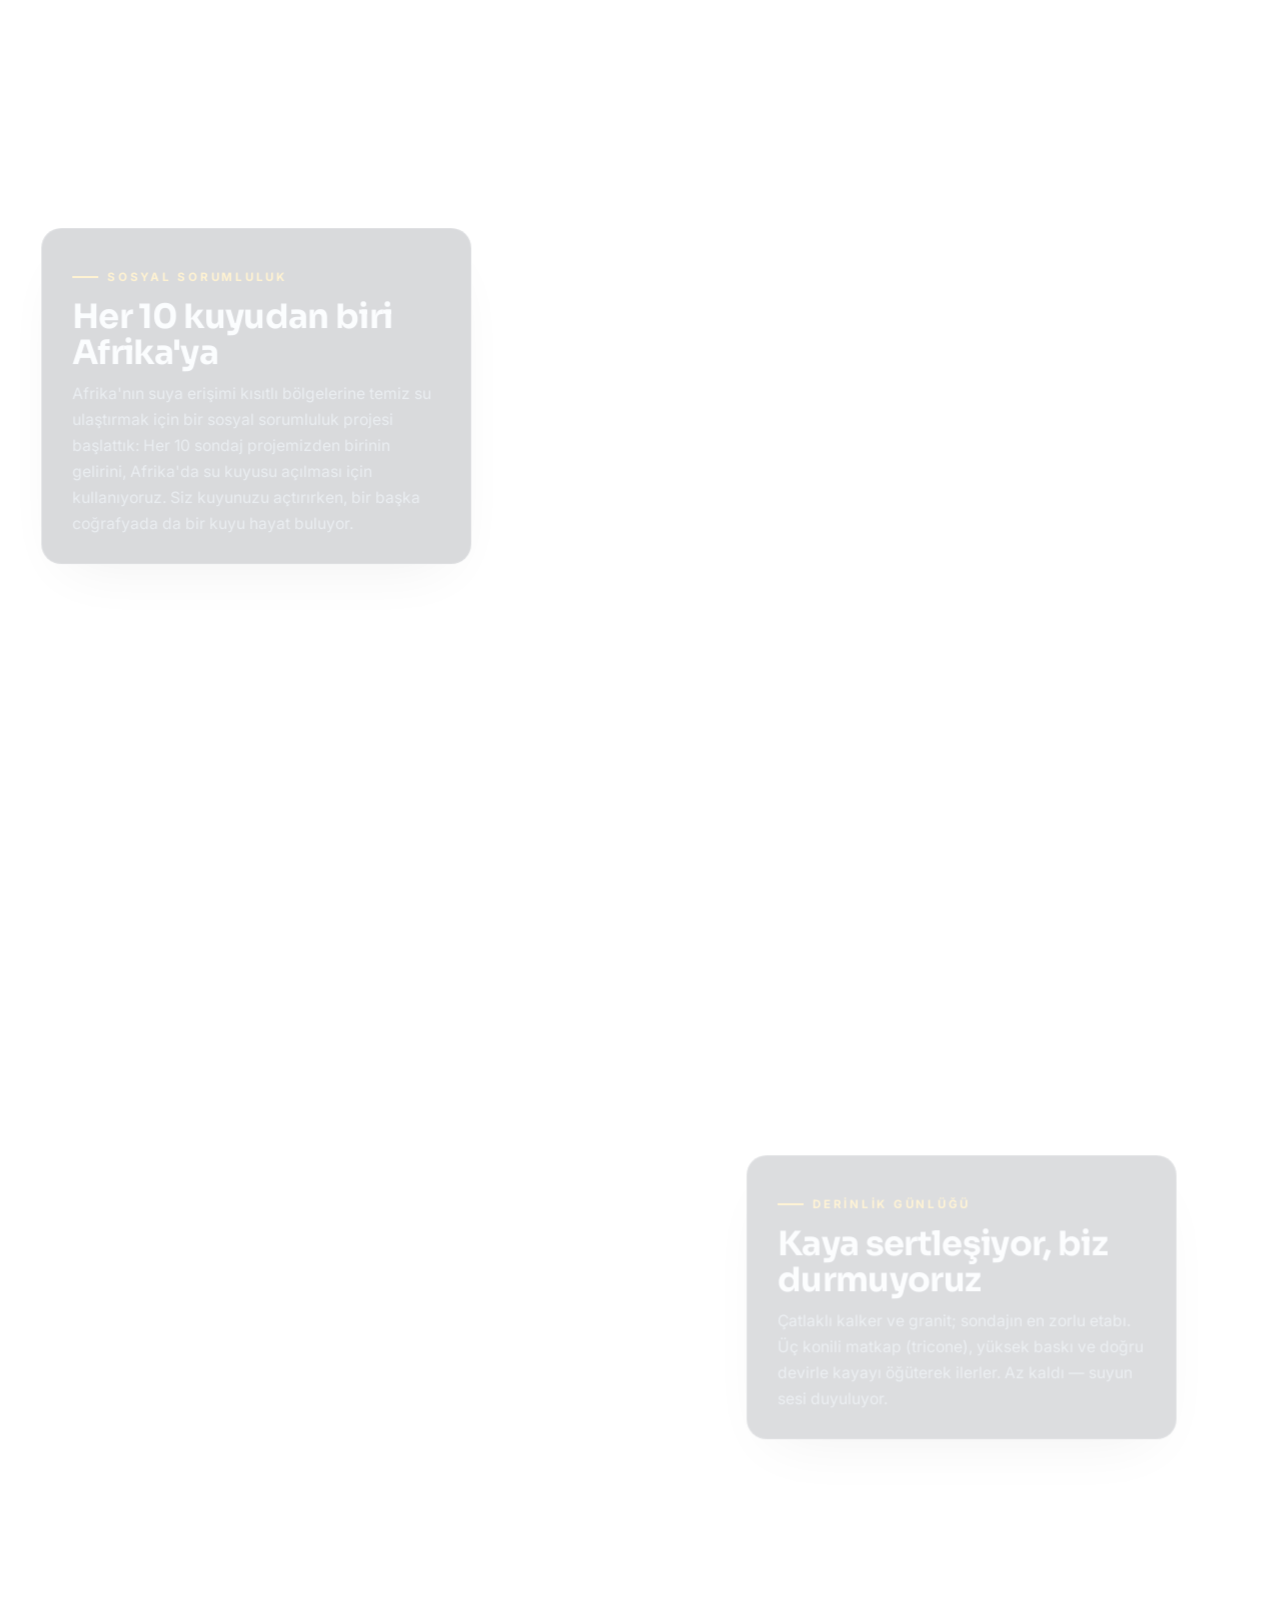
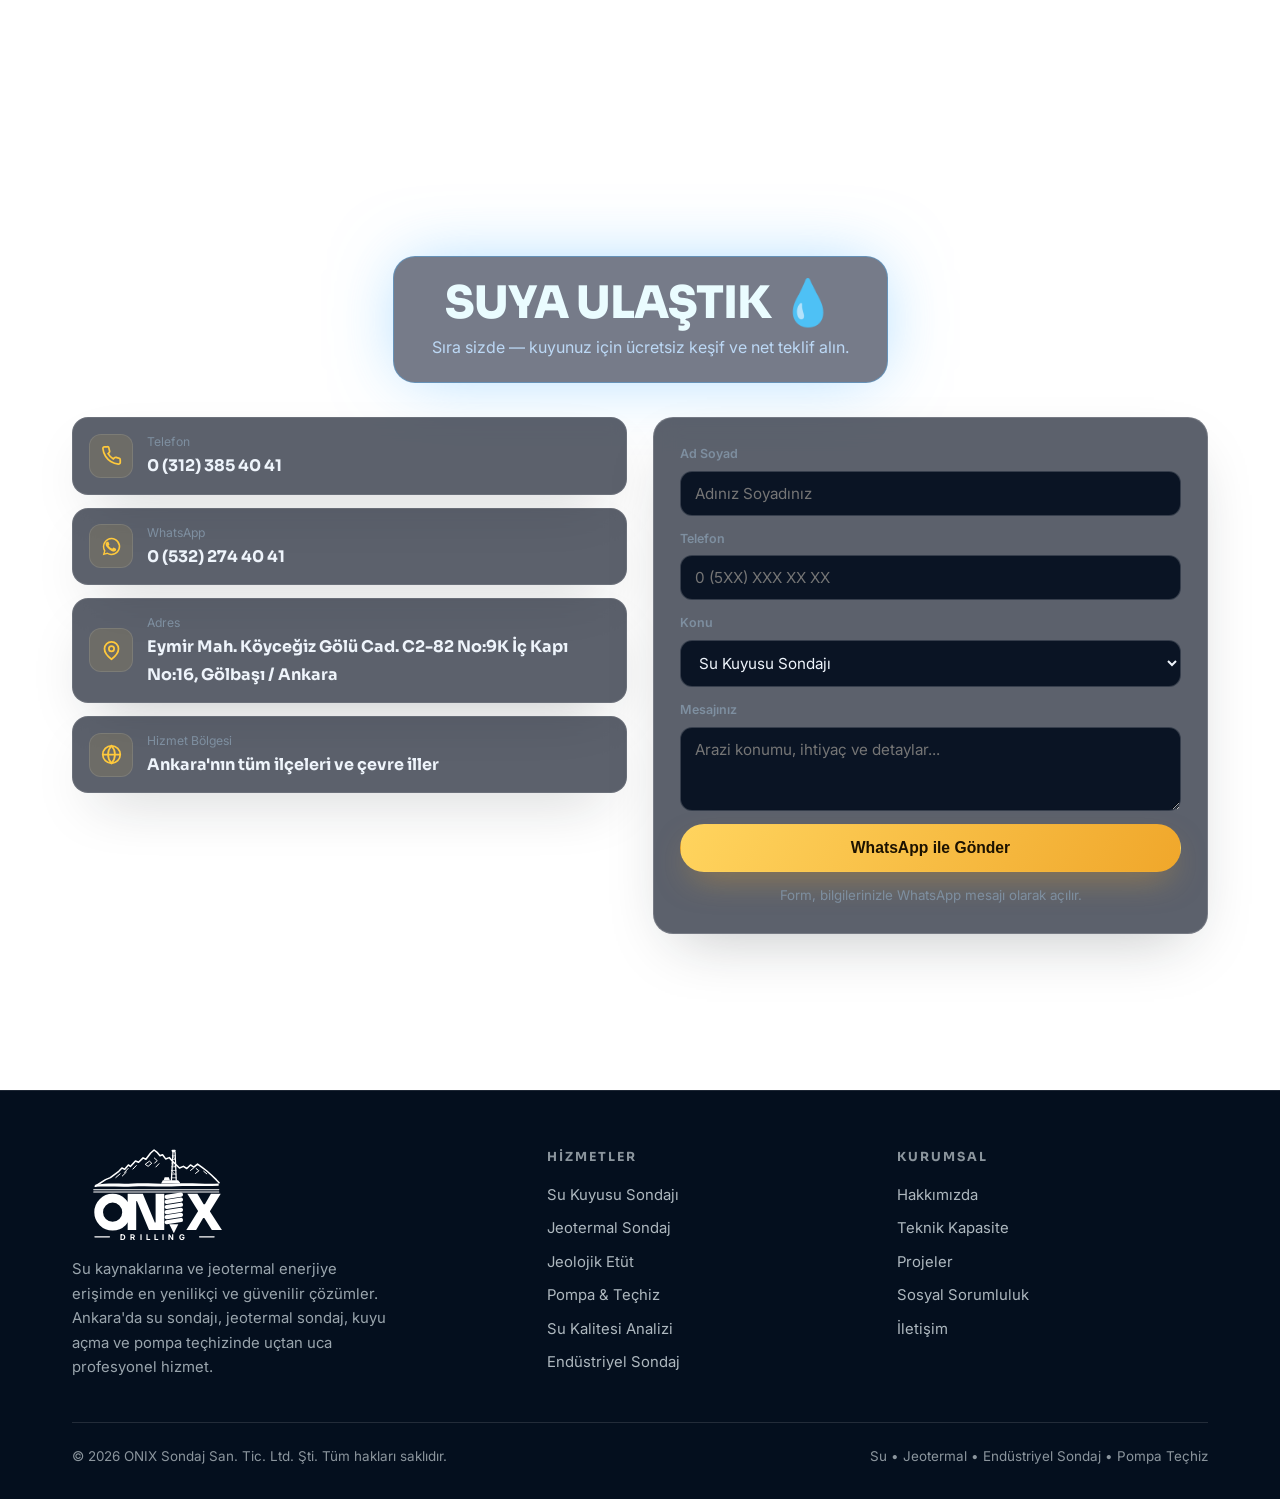
==== commit b0fb25fd: "Match splash to live entry screen: royal navy background, brand tagline Splash now mirrors onixsonda" ====
--- a/onix/index.html
+++ b/onix/index.html
@@ -54,7 +54,7 @@
   background:radial-gradient(120% 90% at 50% 40%,transparent 55%,rgba(2,6,10,.5) 100%)}
 
 /* ---------- splash ---------- */
-#splash{position:fixed;inset:0;z-index:200;display:grid;place-items:center;background:radial-gradient(900px 600px at 50% 30%,#0e2140 0%,#050b16 70%);
+#splash{position:fixed;inset:0;z-index:200;display:grid;place-items:center;background:radial-gradient(1300px 900px at 44% 36%,#26497f 0%,#17315c 75%);
   transition:opacity .9s ease,visibility .9s;animation:splash-auto 1ms linear 9s forwards}
 #splash.done{opacity:0;visibility:hidden;pointer-events:none}
 @keyframes splash-auto{to{opacity:0;visibility:hidden}}
@@ -66,12 +66,13 @@
 .logo-slot.nofile img{display:none}
 .logo-slot.nofile svg{display:block}
 @keyframes logo-in{from{opacity:0;transform:translateY(18px) scale(.96)}to{opacity:1;transform:none}}
-.splash-tag{font-size:.74rem;letter-spacing:.34em;text-transform:uppercase;color:var(--muted);animation:logo-in 1.1s .25s both}
-.splash-bar{width:min(300px,60vw);height:3px;border-radius:3px;background:rgba(255,255,255,.12);overflow:hidden;animation:logo-in 1.1s .4s both}
+.splash-tag{font-size:1.02rem;letter-spacing:.02em;color:#c9d6ea;animation:logo-in 1.1s .25s both}
+.splash-tag b{color:#fff}
+.splash-bar{width:min(300px,60vw);height:3px;border-radius:3px;background:rgba(255,255,255,.22);overflow:hidden;animation:logo-in 1.1s .4s both}
 .splash-bar i{display:block;height:100%;width:0%;background:linear-gradient(90deg,var(--teal),var(--teal-deep));border-radius:3px;transition:width .3s ease;
   animation:bar-auto 7.5s cubic-bezier(.2,.6,.3,1) forwards}
 @keyframes bar-auto{0%{width:0}60%{width:82%}100%{width:100%}}
-.splash-pct{font-family:'Sora',sans-serif;font-size:.85rem;color:var(--muted);animation:logo-in 1.1s .4s both}
+.splash-pct{font-family:'Sora',sans-serif;font-size:.85rem;color:#c9d6ea;animation:logo-in 1.1s .4s both}
 
 /* ---------- header ---------- */
 header{position:fixed;inset:0 0 auto 0;z-index:50;transition:.3s ease}
@@ -253,7 +254,7 @@
 <div id="splash" role="status" aria-label="Yükleniyor">
   <div class="splash-in">
     <span class="logo-slot splash-logo" role="img" aria-label="Onix Drilling logosu"><img src="./assets/logo.png" alt="" onerror="this.parentNode.classList.add('nofile')"><svg viewBox="0 0 1170 680" aria-hidden="true"><use href="#onixLogo"/></svg></span>
-    <div class="splash-tag">SU, JEOTERMAL &amp; ENDÜSTRİYEL SONDAJ</div>
+    <div class="splash-tag">Profesyonel <b>Su Sondajı</b> ve <b>Jeotermal Enerji</b> Çözümleri</div>
     <div class="splash-bar"><i id="splashFill"></i></div>
     <div class="splash-pct"><span id="splashPct">0%</span> — sahne hazırlanıyor</div>
   </div>
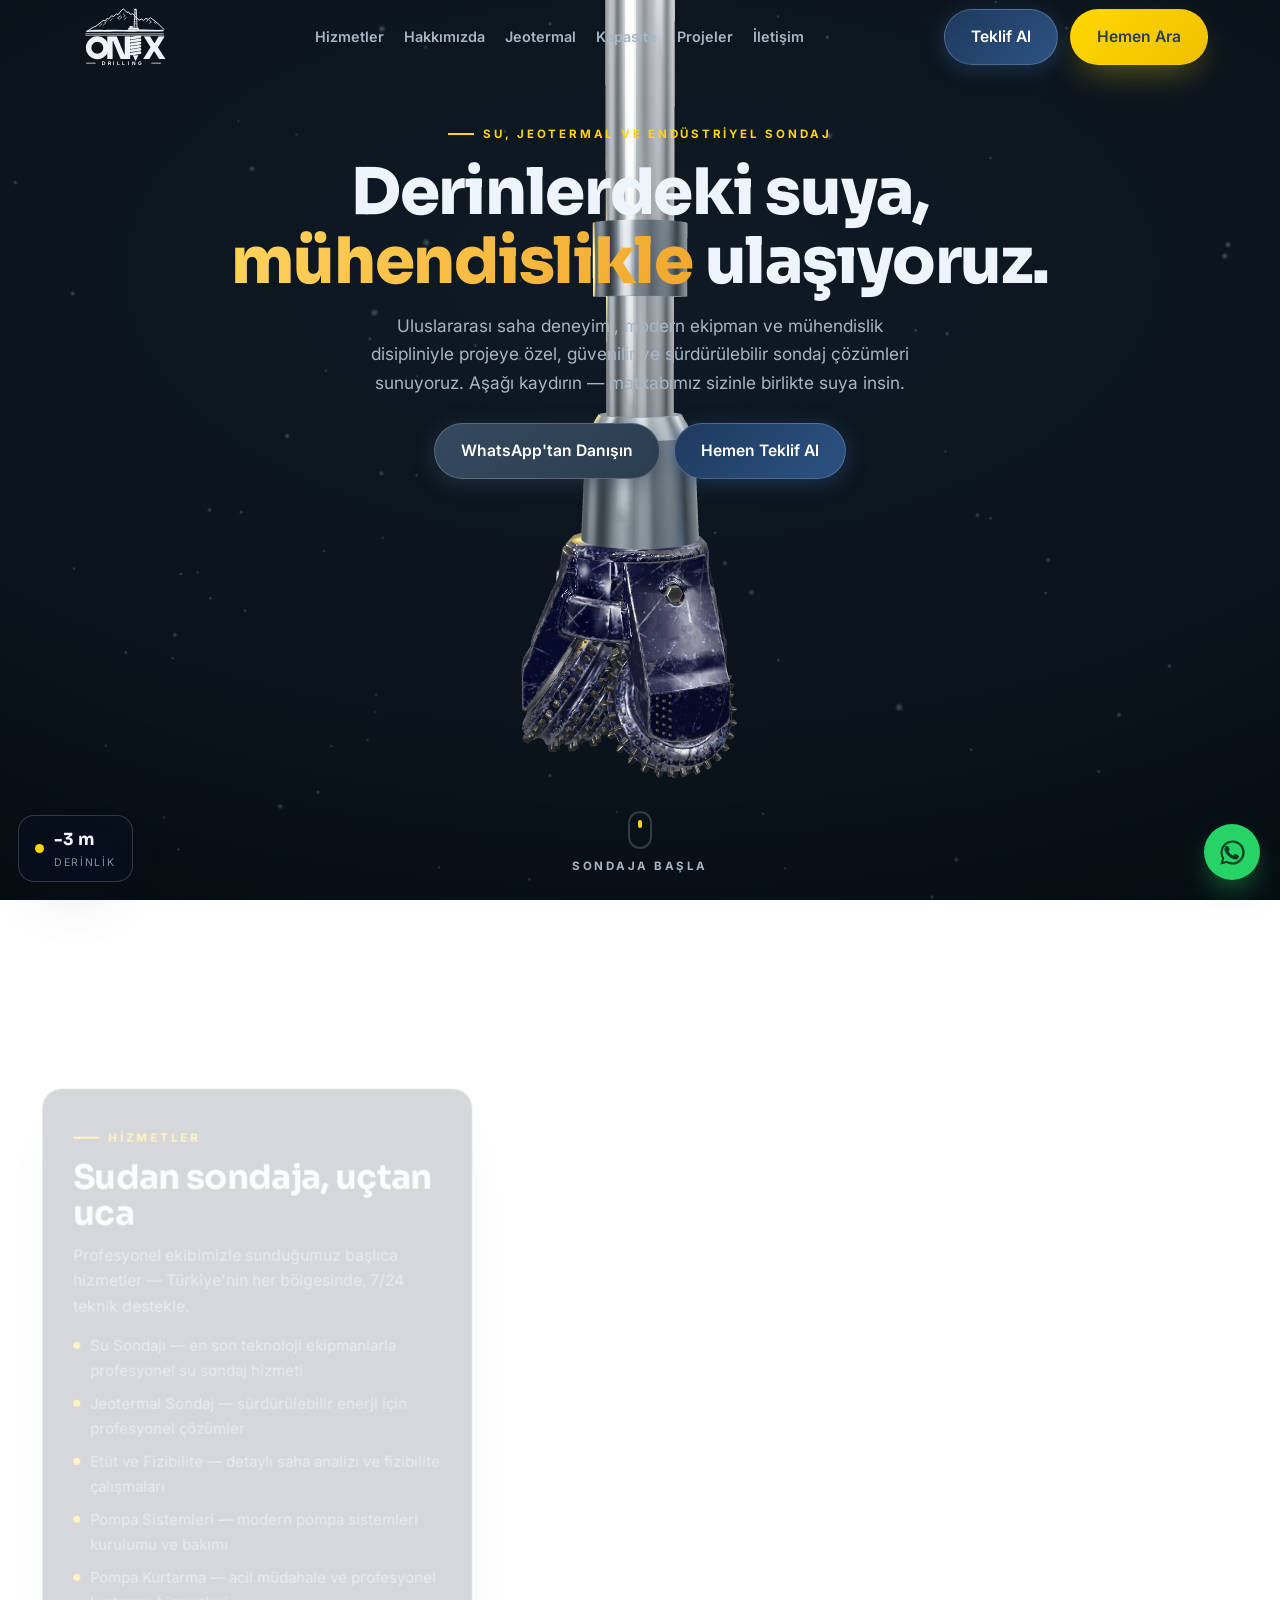
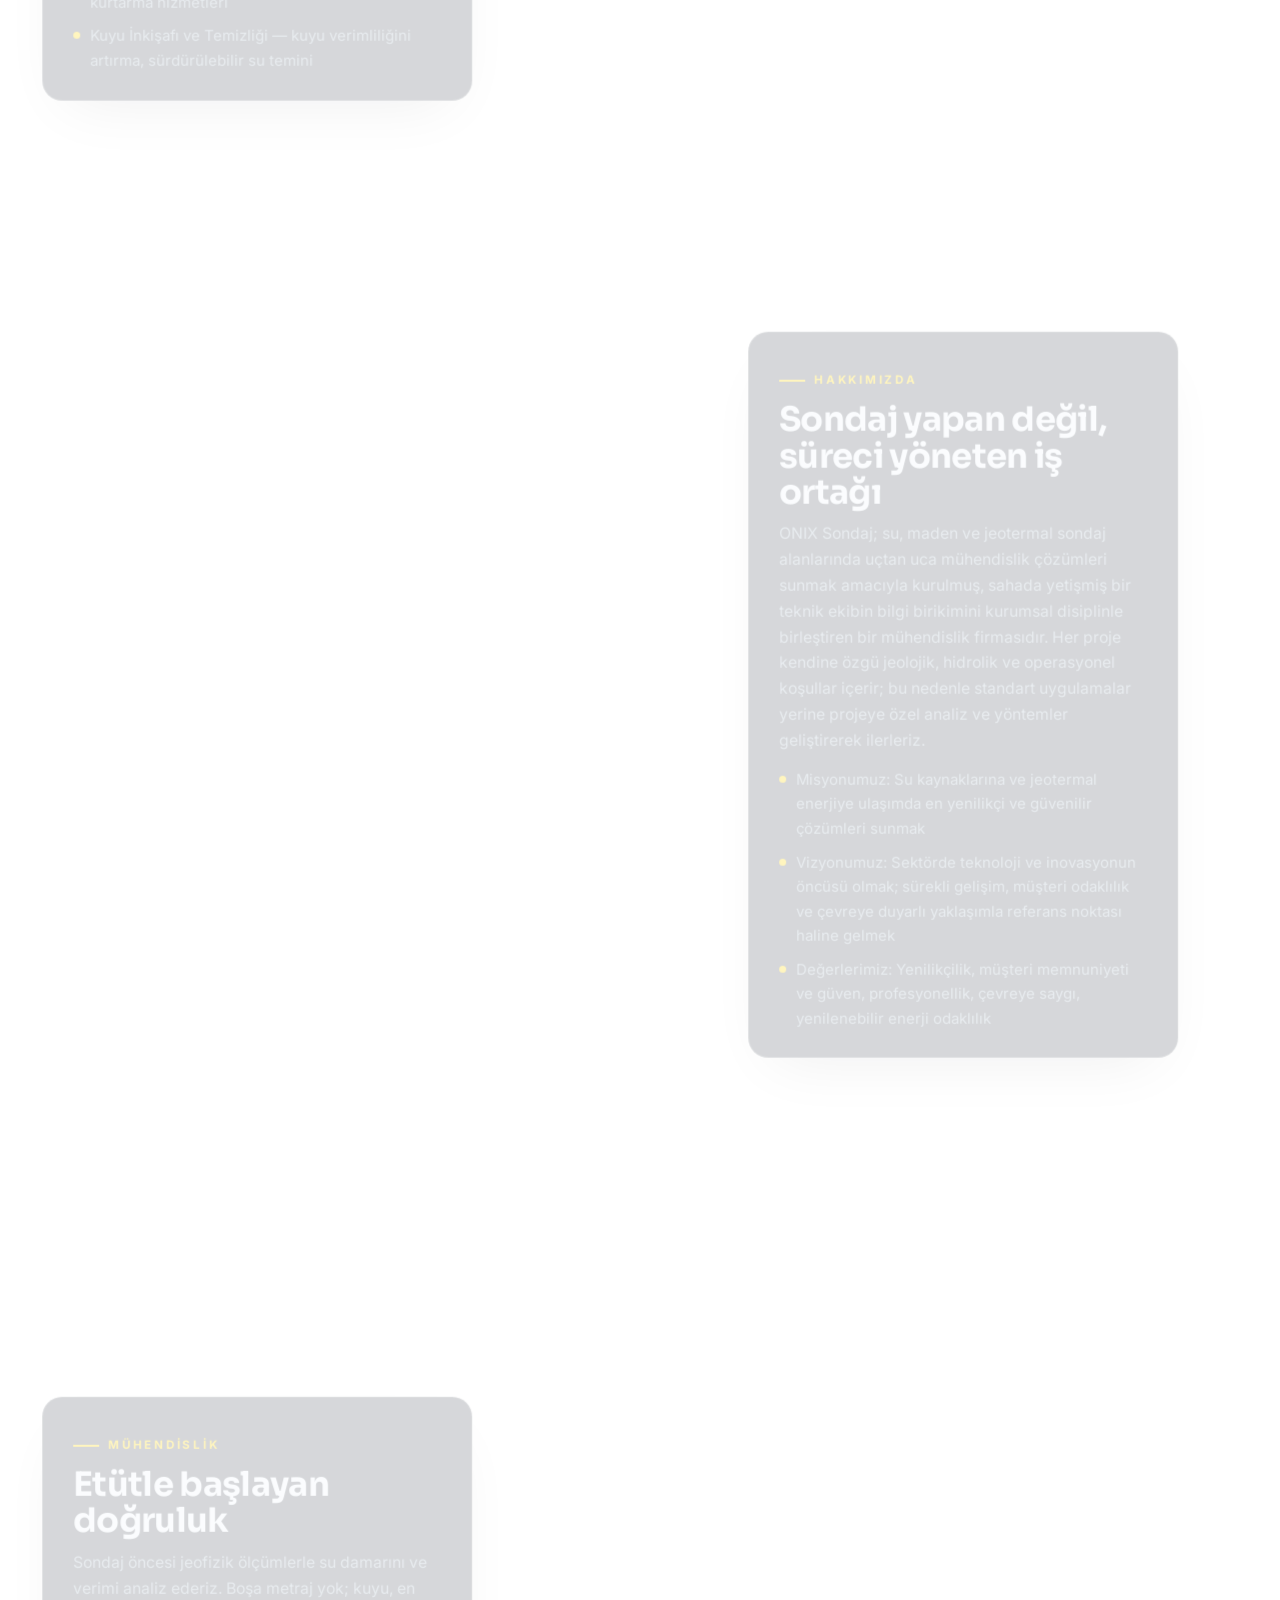
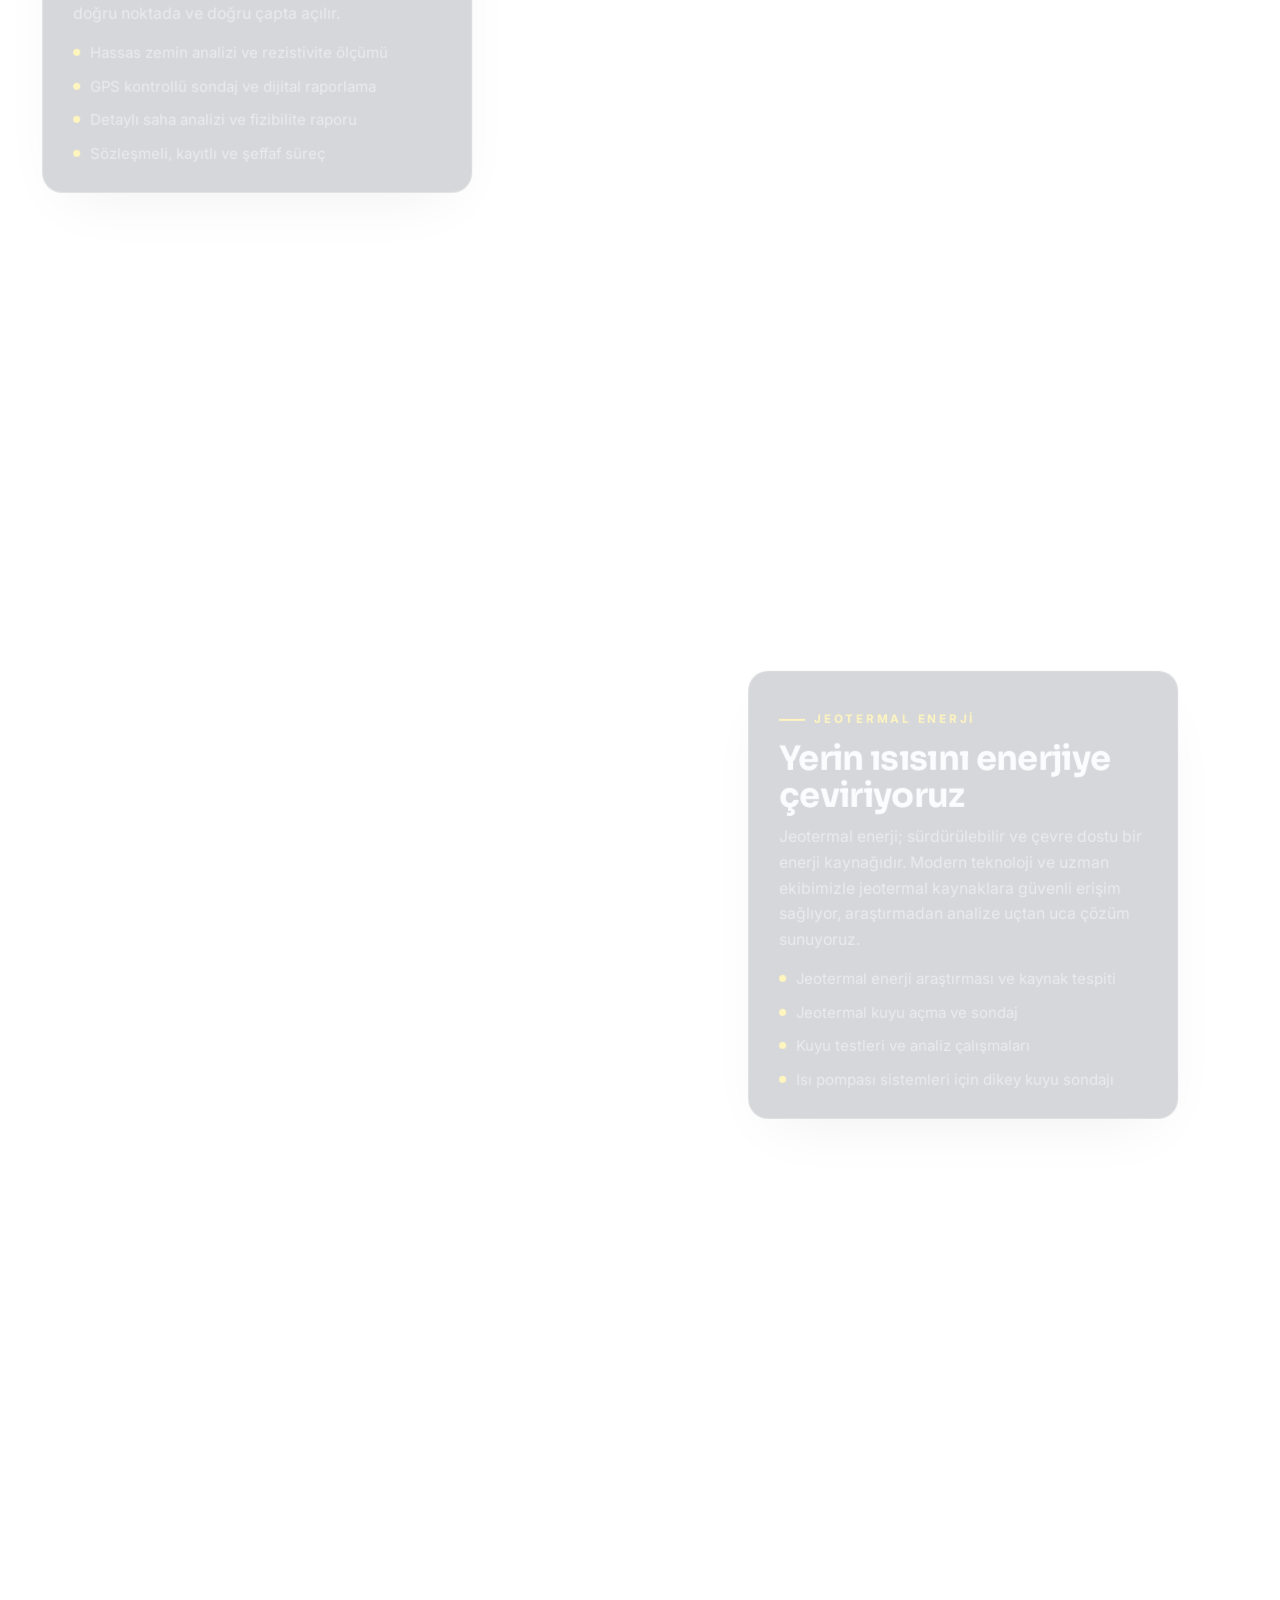
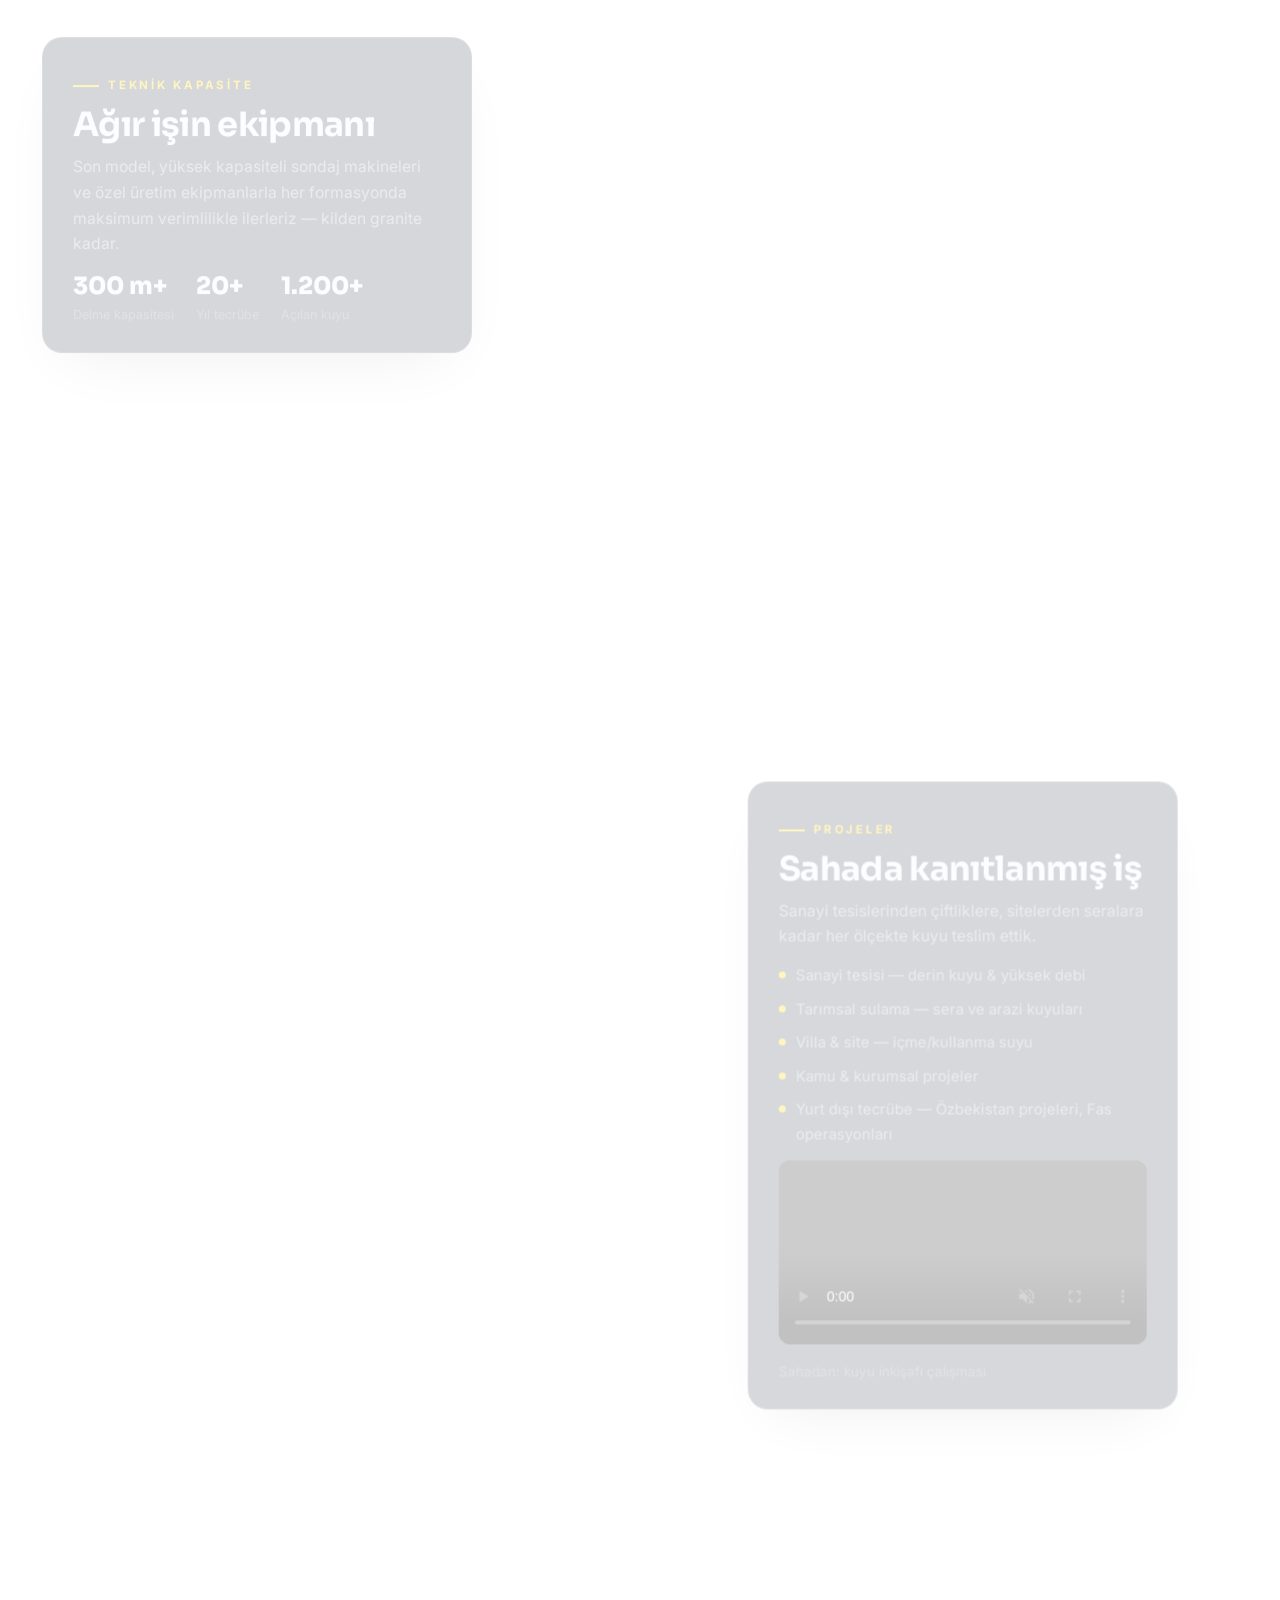
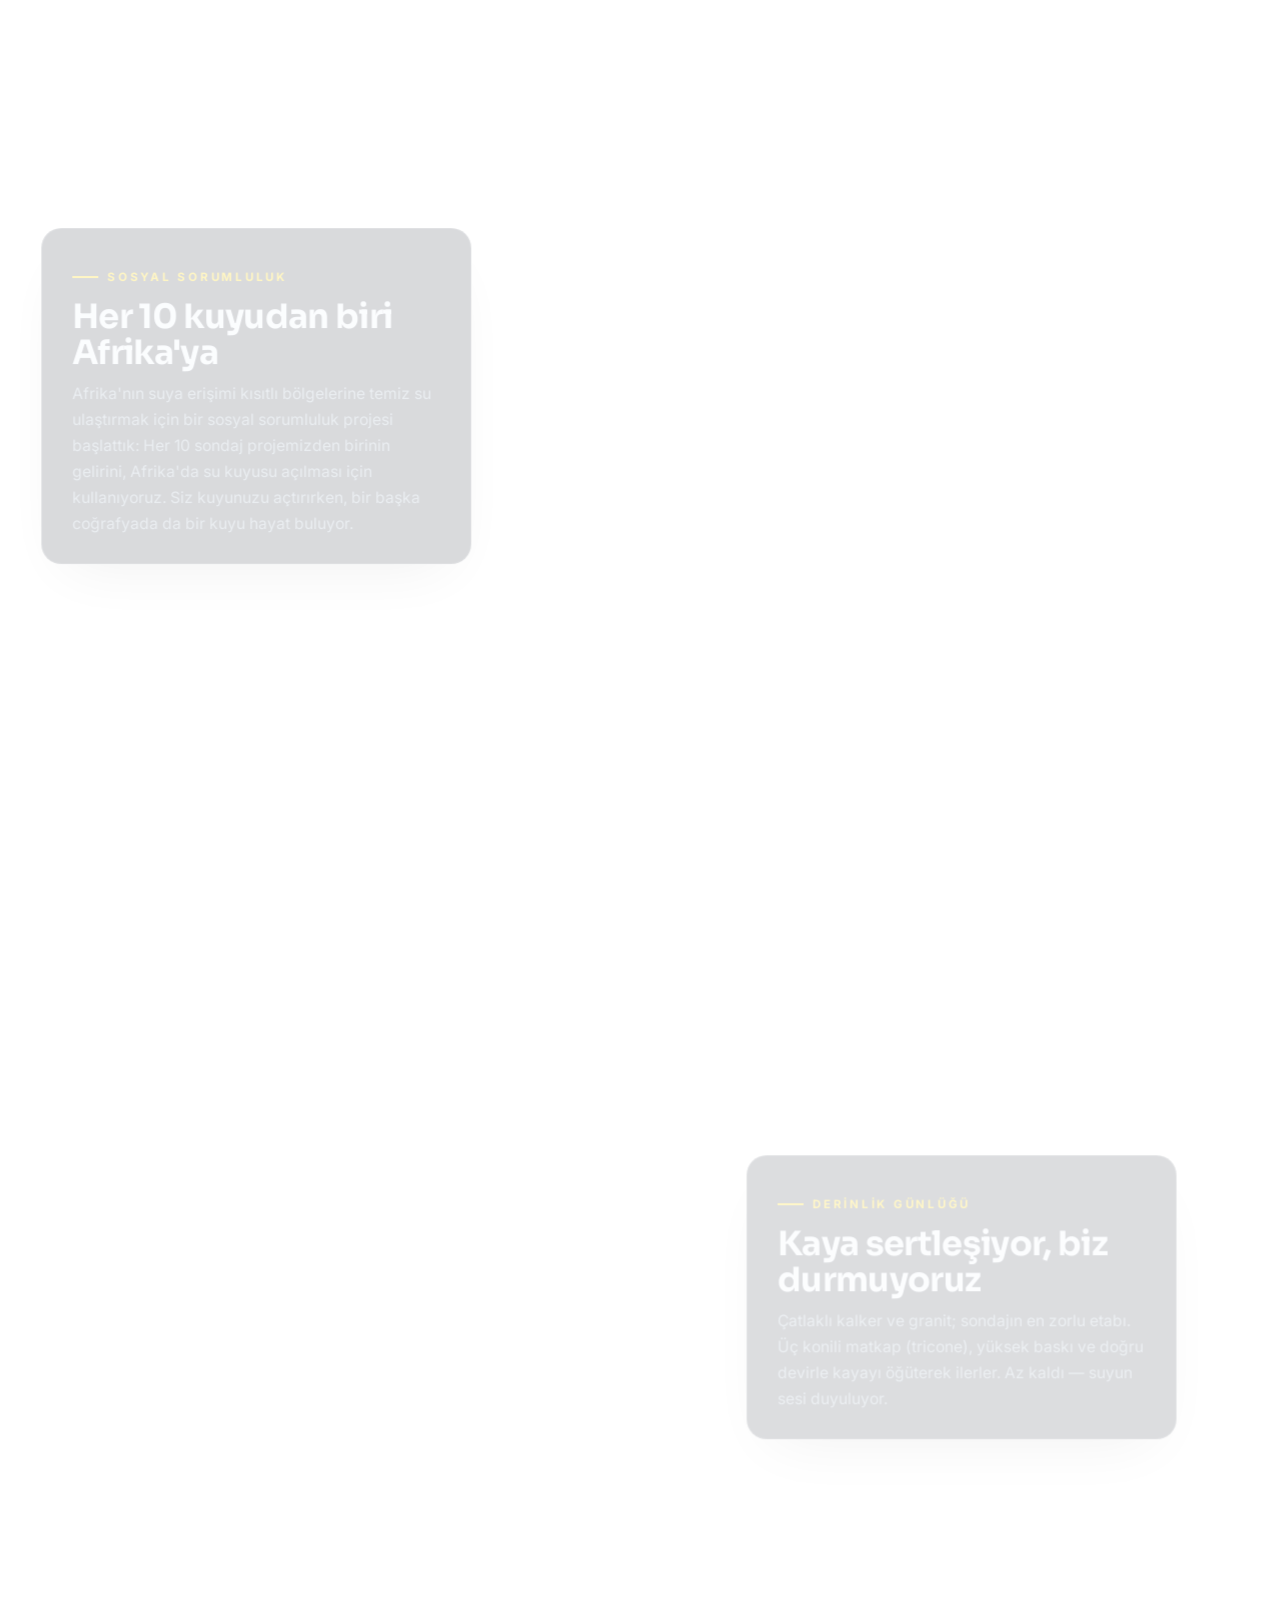
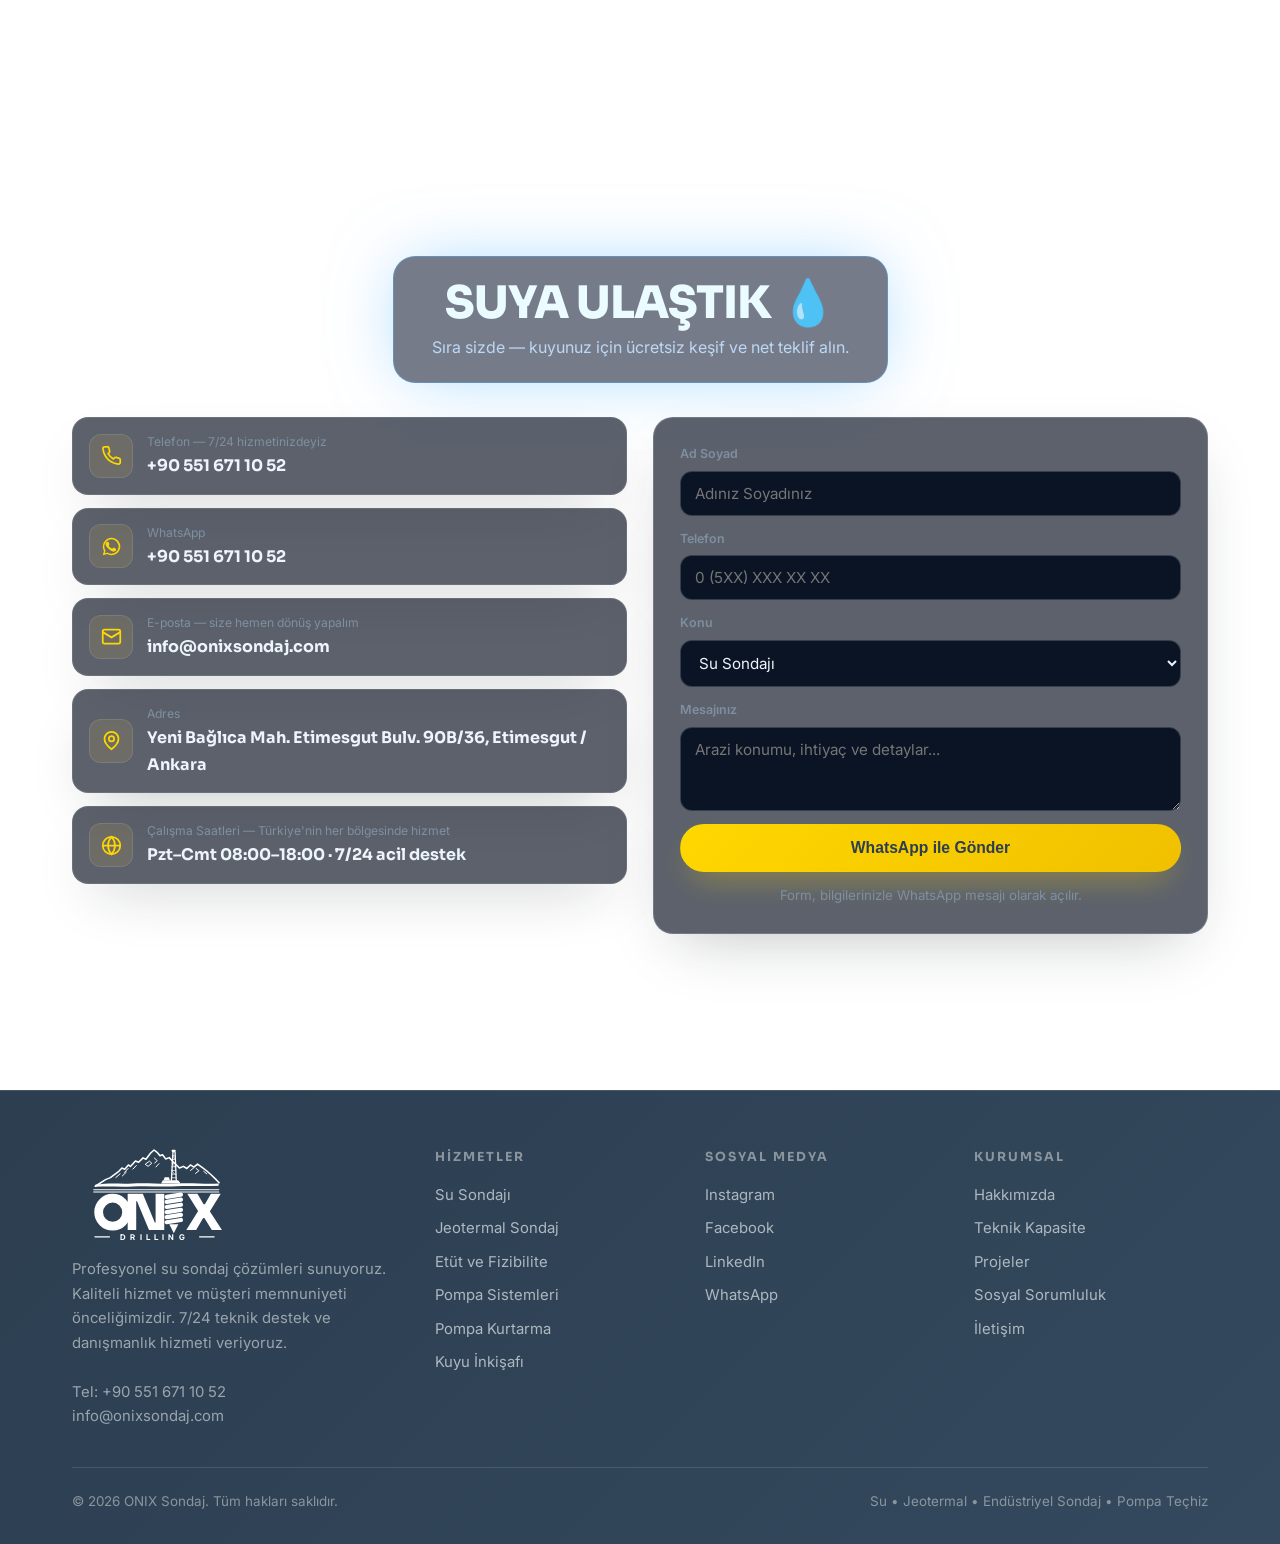
==== commit 741cdda4: "Sync design with uploaded live-site source: real palette, contact, copy, video From the uploaded oni" ====
--- a/onix/index.html
+++ b/onix/index.html
@@ -3,12 +3,15 @@
 <head>
 <meta charset="utf-8">
 <meta name="viewport" content="width=device-width, initial-scale=1, viewport-fit=cover">
-<title>ONIX Sondaj — Su, Jeotermal ve Endüstriyel Sondajda Mühendislik Çözümleri</title>
-<meta name="description" content="ONIX Sondaj; Ankara'da profesyonel su sondajı, jeotermal enerji çözümleri ve kuyu açma hizmetleri sunar. 20 yılı aşkın deneyim, modern ekipman, uzman ekip. Ücretsiz keşif ve teklif.">
+<title>ONIX Sondaj | Su Sondajı ve Jeotermal Enerji Çözümleri</title>
+<meta name="description" content="20 yıllık tecrübemizle Türkiye'nin her bölgesinde profesyonel su sondajı, jeotermal sondaj ve enerji çözümleri sunuyoruz. ✓ Uzman Ekip ✓ 7/24 Hizmet ✓ Garantili İşçilik">
 <meta name="theme-color" content="#061020">
-<meta property="og:title" content="ONIX Sondaj — Su, Jeotermal ve Endüstriyel Sondajda Mühendislik Çözümleri">
-<meta property="og:description" content="Ankara'da su sondajı, jeotermal enerji ve kuyu açma hizmetleri. Ücretsiz keşif ve teklif alın.">
+<meta property="og:title" content="ONIX Sondaj | Su Sondajı ve Jeotermal Enerji Çözümleri">
+<meta property="og:description" content="20 yıllık tecrübemizle Türkiye'nin her bölgesinde profesyonel su sondajı ve jeotermal enerji çözümleri sunuyoruz.">
 <meta property="og:type" content="website">
+<script type="application/ld+json">
+{"@context":"https://schema.org","@type":"LocalBusiness","name":"ONIX Sondaj","url":"https://www.onixsondaj.com","telephone":"+90-551-671-1052","email":"info@onixsondaj.com","priceRange":"₺₺₺","description":"Profesyonel su sondajı, kuyu açma ve pompa sistemleri çözümleri sunan uzman kuruluş.","address":{"@type":"PostalAddress","streetAddress":"Yeni Bağlıca Mah. Etimesgut Bulv. 90B/36","addressLocality":"Etimesgut","addressRegion":"Ankara","addressCountry":"TR"},"openingHoursSpecification":{"@type":"OpeningHoursSpecification","dayOfWeek":["Monday","Tuesday","Wednesday","Thursday","Friday","Saturday"],"opens":"08:00","closes":"18:00"},"sameAs":["https://www.facebook.com/profile.php?id=61573608422346","https://www.instagram.com/onixsondaj","https://www.linkedin.com/company/onixsondaj"]}
+</script>
 <link rel="icon" type="image/svg+xml" href="data:image/svg+xml,%3Csvg xmlns=%22http://www.w3.org/2000/svg%22 viewBox=%220 0 64 64%22%3E%3Crect width=%2264%22 height=%2264%22 rx=%2214%22 fill=%22%230a1930%22/%3E%3Cg stroke=%22%23ffffff%22 stroke-width=%223%22 fill=%22none%22 stroke-linecap=%22round%22 stroke-linejoin=%22round%22%3E%3Cpath d=%22M8 34 L22 16 L30 24 L36 12 L46 22 L56 34%22/%3E%3Cpath d=%22M37 12 L36 34 M42 16 L42 34%22/%3E%3Cpath d=%22M8 40 H56 M8 46 H56%22/%3E%3C/g%3E%3C/svg%3E">
 <link rel="preconnect" href="https://fonts.googleapis.com">
 <link rel="preconnect" href="https://fonts.gstatic.com" crossorigin>
@@ -20,8 +23,8 @@
   --ink:#eef4fb;
   --ink-2:#a7b6c4;
   --muted:#7e8fa0;
-  --teal:#ffc93c;
-  --teal-deep:#f0a72b;
+  --teal:#FFD700;
+  --teal-deep:#e6b400;
   --amber:#f6b545;
   --line:rgba(255,255,255,.1);
   --line-2:rgba(255,255,255,.18);
@@ -40,12 +43,12 @@
 .eyebrow::before{content:"";width:26px;height:2px;background:var(--teal)}
 .btn{display:inline-flex;align-items:center;justify-content:center;gap:9px;font-weight:600;font-size:.98rem;
   padding:14px 26px;border-radius:999px;border:1px solid transparent;cursor:pointer;transition:.25s ease;white-space:nowrap}
-.btn-primary{background:linear-gradient(120deg,#ffd45e,#f0a72b);color:#1c1200;box-shadow:0 14px 34px -12px rgba(240,167,43,.5)}
+.btn-primary{background:linear-gradient(135deg,#FFD700,#f0c000);color:#2c3e50;box-shadow:0 14px 34px -12px rgba(255,215,0,.45)}
 .btn-primary:hover{transform:translateY(-2px)}
-.btn-ghost{background:rgba(52,96,141,.5);border-color:rgba(255,255,255,.22);color:var(--ink);backdrop-filter:blur(10px)}
-.btn-ghost:hover{transform:translateY(-2px);background:rgba(62,112,163,.62)}
-.btn-wa{background:rgba(52,96,141,.5);border-color:rgba(255,255,255,.22);color:var(--ink);backdrop-filter:blur(10px)}
-.btn-wa:hover{transform:translateY(-2px);background:rgba(62,112,163,.62)}
+.btn-ghost{background:linear-gradient(135deg,#1e3a5f,#2c5282);border-color:rgba(255,255,255,.2);color:#fff;box-shadow:0 4px 20px rgba(44,82,130,.5)}
+.btn-ghost:hover{transform:translateY(-2px);filter:brightness(1.12)}
+.btn-wa{background:linear-gradient(135deg,#34495e,#2c3e50);border-color:rgba(255,255,255,.2);color:#fff;box-shadow:0 4px 20px rgba(52,73,94,.5)}
+.btn-wa:hover{transform:translateY(-2px);filter:brightness(1.12)}
 
 /* ---------- 3D canvas ---------- */
 #scene{position:fixed;inset:0;width:100%;height:100%;z-index:0;display:block}
@@ -54,7 +57,7 @@
   background:radial-gradient(120% 90% at 50% 40%,transparent 55%,rgba(2,6,10,.5) 100%)}
 
 /* ---------- splash ---------- */
-#splash{position:fixed;inset:0;z-index:200;display:grid;place-items:center;background:radial-gradient(1300px 900px at 44% 36%,#26497f 0%,#17315c 75%);
+#splash{position:fixed;inset:0;z-index:200;display:grid;place-items:center;background:linear-gradient(135deg,#1a2a6c 0%,#2c3e50 100%);
   transition:opacity .9s ease,visibility .9s;animation:splash-auto 1ms linear 9s forwards}
 #splash.done{opacity:0;visibility:hidden;pointer-events:none}
 @keyframes splash-auto{to{opacity:0;visibility:hidden}}
@@ -157,12 +160,12 @@
 form.qf textarea{resize:vertical;min-height:84px}
 
 /* footer */
-footer{position:relative;z-index:10;padding:56px 0 32px;background:#040f1e;border-top:1px solid var(--line);color:#cfd6db}
-.foot-grid{display:grid;grid-template-columns:1.4fr 1fr 1fr;gap:40px;margin-bottom:38px}
+footer{position:relative;z-index:10;padding:56px 0 32px;background:linear-gradient(135deg,#2c3e50 0%,#34495e 100%);border-top:1px solid var(--line);color:#cfd6db}
+.foot-grid{display:grid;grid-template-columns:1.4fr 1fr 1fr 1fr;gap:36px;margin-bottom:38px}
 .foot-grid p{color:#9aa5ad;font-size:.93rem;max-width:320px;margin-top:14px}
 .foot-col h5{font-family:'Sora',sans-serif;font-size:.78rem;letter-spacing:.16em;text-transform:uppercase;color:#8b959d;margin-bottom:15px}
 .foot-col a{display:block;color:#aeb8bf;font-size:.93rem;margin-bottom:9px;transition:.2s}
-.foot-col a:hover{color:#fff}
+.foot-col a:hover{color:#FFD700}
 .foot-bottom{display:flex;justify-content:space-between;align-items:center;gap:16px;flex-wrap:wrap;padding-top:22px;border-top:1px solid rgba(255,255,255,.12);color:#8b959d;font-size:.84rem}
 .foot-brand{display:flex;align-items:center}
 .foot-brand .lockup{height:96px;width:165px;color:#fff}
@@ -276,7 +279,7 @@
     </nav>
     <div class="nav-cta">
       <a href="#iletisim" class="btn btn-ghost">Teklif Al</a>
-      <a href="tel:+903123854041" class="btn btn-primary">Hemen Ara</a>
+      <a href="tel:+905516711052" class="btn btn-primary">Hemen Ara</a>
       <button class="menu-btn" id="menuBtn" aria-label="Menü"><span></span><span></span><span></span></button>
     </div>
   </div>
@@ -299,7 +302,7 @@
       <h1>Derinlerdeki suya,<br><em>mühendislikle</em> ulaşıyoruz.</h1>
       <p class="lead">Uluslararası saha deneyimi, modern ekipman ve mühendislik disipliniyle projeye özel, güvenilir ve sürdürülebilir sondaj çözümleri sunuyoruz. Aşağı kaydırın — matkabımız sizinle birlikte suya insin.</p>
       <div class="actions">
-        <a href="https://wa.me/905322744041?text=Merhaba%2C%20su%20kuyusu%20i%C3%A7in%20teklif%20almak%20istiyorum." class="btn btn-wa" target="_blank" rel="noopener">WhatsApp'tan Danışın</a>
+        <a href="https://wa.me/905516711052?text=Merhaba%20ONIX%20Sondaj,%20bilgi%20almak%20istiyorum" class="btn btn-wa" target="_blank" rel="noopener">WhatsApp'tan Danışın</a>
         <a href="#iletisim" class="btn btn-ghost">Hemen Teklif Al</a>
       </div>
     </div>
@@ -310,16 +313,14 @@
     <div class="wrap"><div class="block">
       <span class="eyebrow">Hizmetler</span>
       <h2>Sudan sondaja, uçtan uca</h2>
-      <p>Su sondajı, kuyu açma, pompa montajı ve bakım çözümleri — içme suyundan tarımsal sulamaya, her ihtiyaca profesyonel çözüm. Ücretsiz keşif ve 7/24 teknik destek.</p>
+      <p>Profesyonel ekibimizle sunduğumuz başlıca hizmetler — Türkiye'nin her bölgesinde, 7/24 teknik destekle.</p>
       <ul>
-        <li>Su kuyusu sondajı ve kuyu açma (içme, kullanma, sulama)</li>
-        <li>Jeotermal sondaj — enerji araştırması, test ve analiz</li>
-        <li>Jeolojik &amp; jeofizik etüt — doğru noktadan başlama</li>
-        <li>Pompa montajı, dalgıç teçhiz, periyodik bakım</li>
-        <li>Kuyu geliştirme, temizleme ve verim artırma</li>
-        <li>Su kalitesi analizi — pH ve mineral içerik ölçümü</li>
-        <li>Endüstriyel ve maden sahası sondaj çözümleri</li>
-        <li>DSİ ruhsat ve izin süreçlerinin takibi</li>
+        <li>Su Sondajı — en son teknoloji ekipmanlarla profesyonel su sondaj hizmeti</li>
+        <li>Jeotermal Sondaj — sürdürülebilir enerji için profesyonel çözümler</li>
+        <li>Etüt ve Fizibilite — detaylı saha analizi ve fizibilite çalışmaları</li>
+        <li>Pompa Sistemleri — modern pompa sistemleri kurulumu ve bakımı</li>
+        <li>Pompa Kurtarma — acil müdahale ve profesyonel kurtarma hizmetleri</li>
+        <li>Kuyu İnkişafı ve Temizliği — kuyu verimliliğini artırma, sürdürülebilir su temini</li>
       </ul>
     </div></div>
   </section>
@@ -327,12 +328,12 @@
   <section class="stage right" id="hakkimizda">
     <div class="wrap"><div class="block">
       <span class="eyebrow">Hakkımızda</span>
-      <h2>Madenden suya, iki dünyanın deneyimi</h2>
-      <p>ONIX Sondaj'ın kurucusu Jeoloji Mühendisi Alper Umut Kadıoğlu; Özbekistan ve Fas'taki maden sahalarında sondaj operasyon yöneticiliği dahil, yurt içi ve yurt dışında edindiği deneyimle sektöre farklı bir bakış açısı getiriyor. Hem maden hem su sondajındaki bu çifte uzmanlık, ONIX Sondaj'ın temelini oluşturuyor.</p>
+      <h2>Sondaj yapan değil, süreci yöneten iş ortağı</h2>
+      <p>ONIX Sondaj; su, maden ve jeotermal sondaj alanlarında uçtan uca mühendislik çözümleri sunmak amacıyla kurulmuş, sahada yetişmiş bir teknik ekibin bilgi birikimini kurumsal disiplinle birleştiren bir mühendislik firmasıdır. Her proje kendine özgü jeolojik, hidrolik ve operasyonel koşullar içerir; bu nedenle standart uygulamalar yerine projeye özel analiz ve yöntemler geliştirerek ilerleriz.</p>
       <ul>
-        <li>Misyonumuz: Su kaynaklarına ve jeotermal enerjiye erişimde en yenilikçi ve güvenilir çözümleri sunmak</li>
-        <li>Vizyonumuz: Sektörde teknoloji ve inovasyonun öncüsü olmak; sürekli gelişim, müşteri odaklılık ve çevre bilinciyle referans noktası haline gelmek</li>
-        <li>Müşteri memnuniyetini en üst düzeyde tutma ve kaliteli, sürdürülebilir hizmet verme ilkesiyle çalışırız</li>
+        <li>Misyonumuz: Su kaynaklarına ve jeotermal enerjiye ulaşımda en yenilikçi ve güvenilir çözümleri sunmak</li>
+        <li>Vizyonumuz: Sektörde teknoloji ve inovasyonun öncüsü olmak; sürekli gelişim, müşteri odaklılık ve çevreye duyarlı yaklaşımla referans noktası haline gelmek</li>
+        <li>Değerlerimiz: Yenilikçilik, müşteri memnuniyeti ve güven, profesyonellik, çevreye saygı, yenilenebilir enerji odaklılık</li>
       </ul>
     </div></div>
   </section>
@@ -343,9 +344,9 @@
       <h2>Etütle başlayan doğruluk</h2>
       <p>Sondaj öncesi jeofizik ölçümlerle su damarını ve verimi analiz ederiz. Boşa metraj yok; kuyu, en doğru noktada ve doğru çapta açılır.</p>
       <ul>
-        <li>Rezistivite ölçümü ile damar tespiti</li>
+        <li>Hassas zemin analizi ve rezistivite ölçümü</li>
+        <li>GPS kontrollü sondaj ve dijital raporlama</li>
         <li>Detaylı saha analizi ve fizibilite raporu</li>
-        <li>Zemin sınıfına uygun matkap ve takım seçimi</li>
         <li>Sözleşmeli, kayıtlı ve şeffaf süreç</li>
       </ul>
     </div></div>
@@ -369,7 +370,7 @@
     <div class="wrap"><div class="block">
       <span class="eyebrow">Teknik Kapasite</span>
       <h2>Ağır işin ekipmanı</h2>
-      <p>Rotary ve darbeli sondaj makineleri, kompresörler ve çamur pompalarıyla her formasyonda ilerleriz — kilden granite kadar.</p>
+      <p>Son model, yüksek kapasiteli sondaj makineleri ve özel üretim ekipmanlarla her formasyonda maksimum verimlilikle ilerleriz — kilden granite kadar.</p>
       <div class="kpis">
         <div><b>300 m+</b><span>Delme kapasitesi</span></div>
         <div><b>20+</b><span>Yıl tecrübe</span></div>
@@ -388,8 +389,14 @@
         <li>Tarımsal sulama — sera ve arazi kuyuları</li>
         <li>Villa &amp; site — içme/kullanma suyu</li>
         <li>Kamu &amp; kurumsal projeler</li>
+        <li>Yurt dışı tecrübe — Özbekistan projeleri, Fas operasyonları</li>
       </ul>
-      <p style="margin-top:12px;font-size:.85rem;color:var(--muted)">Bu bölüme gerçek proje fotoğraflarınız eklenecek.</p>
+      <video id="inkVideo" controls playsinline preload="metadata" muted
+        style="width:100%;border-radius:12px;margin-top:14px;background:#000"
+        onerror="this.style.display='none'">
+        <source src="./assets/kuyu-inkisafi.mp4" type="video/mp4">
+      </video>
+      <p style="margin-top:8px;font-size:.85rem;color:var(--muted)">Sahadan: kuyu inkişafı çalışması</p>
     </div></div>
   </section>
 
@@ -419,10 +426,11 @@
           </div>
         </div>
         <div class="contact-lines">
-          <a class="cline" href="tel:+903123854041"><span class="cic"><svg viewBox="0 0 24 24" fill="none" stroke="currentColor" stroke-width="2"><path d="M22 16.9v3a2 2 0 0 1-2.2 2 19.8 19.8 0 0 1-8.6-3 19.5 19.5 0 0 1-6-6 19.8 19.8 0 0 1-3-8.6A2 2 0 0 1 4.1 2h3a2 2 0 0 1 2 1.7c.1 1 .4 2 .7 2.9a2 2 0 0 1-.5 2.1L8.1 9.9a16 16 0 0 0 6 6l1.2-1.2a2 2 0 0 1 2.1-.5c.9.3 1.9.6 2.9.7a2 2 0 0 1 1.7 2Z"/></svg></span><span><small>Telefon</small><b>0 (312) 385 40 41</b></span></a>
-          <a class="cline" href="https://wa.me/905322744041" target="_blank" rel="noopener"><span class="cic"><svg viewBox="0 0 24 24" fill="currentColor"><path d="M12 2a10 10 0 0 0-8.6 15L2 22l5.1-1.3A10 10 0 1 0 12 2Zm0 18.2a8.2 8.2 0 0 1-4.3-1.2l-.3-.2-3 .8.8-3-.2-.3A8.2 8.2 0 1 1 12 20.2Zm4.6-6.1c-.3-.1-1.7-.8-2-.9-.3-.1-.4-.1-.6.1l-.9 1c-.2.2-.3.2-.6.1-1.6-.8-2.6-1.4-3.7-3.2-.3-.5.3-.5.8-1.4.1-.2 0-.4 0-.5l-.9-2.1c-.2-.5-.4-.5-.6-.5H7c-.2 0-.5.1-.7.3-.3.3-1 1-1 2.4s1 2.8 1.2 3 2.1 3.2 5.1 4.5c2.5 1.1 3 1 3.6.9.7-.1 1.7-.7 1.9-1.4.2-.6.2-1.2.2-1.3-.1-.2-.3-.2-.6-.4Z"/></svg></span><span><small>WhatsApp</small><b>0 (532) 274 40 41</b></span></a>
-          <div class="cline"><span class="cic"><svg viewBox="0 0 24 24" fill="none" stroke="currentColor" stroke-width="2"><path d="M20 10c0 6-8 12-8 12s-8-6-8-12a8 8 0 0 1 16 0Z"/><circle cx="12" cy="10" r="3"/></svg></span><span><small>Adres</small><b>Eymir Mah. Köyceğiz Gölü Cad. C2-82 No:9K İç Kapı No:16, Gölbaşı / Ankara</b></span></div>
-          <div class="cline"><span class="cic"><svg viewBox="0 0 24 24" fill="none" stroke="currentColor" stroke-width="2"><circle cx="12" cy="12" r="10"/><path d="M2 12h20M12 2a15.3 15.3 0 0 1 4 10 15.3 15.3 0 0 1-4 10 15.3 15.3 0 0 1-4-10 15.3 15.3 0 0 1 4-10Z"/></svg></span><span><small>Hizmet Bölgesi</small><b>Ankara'nın tüm ilçeleri ve çevre iller</b></span></div>
+          <a class="cline" href="tel:+905516711052"><span class="cic"><svg viewBox="0 0 24 24" fill="none" stroke="currentColor" stroke-width="2"><path d="M22 16.9v3a2 2 0 0 1-2.2 2 19.8 19.8 0 0 1-8.6-3 19.5 19.5 0 0 1-6-6 19.8 19.8 0 0 1-3-8.6A2 2 0 0 1 4.1 2h3a2 2 0 0 1 2 1.7c.1 1 .4 2 .7 2.9a2 2 0 0 1-.5 2.1L8.1 9.9a16 16 0 0 0 6 6l1.2-1.2a2 2 0 0 1 2.1-.5c.9.3 1.9.6 2.9.7a2 2 0 0 1 1.7 2Z"/></svg></span><span><small>Telefon — 7/24 hizmetinizdeyiz</small><b>+90 551 671 10 52</b></span></a>
+          <a class="cline" href="https://wa.me/905516711052?text=Merhaba%20ONIX%20Sondaj,%20bilgi%20almak%20istiyorum" target="_blank" rel="noopener"><span class="cic"><svg viewBox="0 0 24 24" fill="currentColor"><path d="M12 2a10 10 0 0 0-8.6 15L2 22l5.1-1.3A10 10 0 1 0 12 2Zm0 18.2a8.2 8.2 0 0 1-4.3-1.2l-.3-.2-3 .8.8-3-.2-.3A8.2 8.2 0 1 1 12 20.2Zm4.6-6.1c-.3-.1-1.7-.8-2-.9-.3-.1-.4-.1-.6.1l-.9 1c-.2.2-.3.2-.6.1-1.6-.8-2.6-1.4-3.7-3.2-.3-.5.3-.5.8-1.4.1-.2 0-.4 0-.5l-.9-2.1c-.2-.5-.4-.5-.6-.5H7c-.2 0-.5.1-.7.3-.3.3-1 1-1 2.4s1 2.8 1.2 3 2.1 3.2 5.1 4.5c2.5 1.1 3 1 3.6.9.7-.1 1.7-.7 1.9-1.4.2-.6.2-1.2.2-1.3-.1-.2-.3-.2-.6-.4Z"/></svg></span><span><small>WhatsApp</small><b>+90 551 671 10 52</b></span></a>
+          <a class="cline" href="mailto:info@onixsondaj.com"><span class="cic"><svg viewBox="0 0 24 24" fill="none" stroke="currentColor" stroke-width="2"><rect x="2" y="4" width="20" height="16" rx="2"/><path d="m22 7-10 6L2 7"/></svg></span><span><small>E-posta — size hemen dönüş yapalım</small><b>info@onixsondaj.com</b></span></a>
+          <div class="cline"><span class="cic"><svg viewBox="0 0 24 24" fill="none" stroke="currentColor" stroke-width="2"><path d="M20 10c0 6-8 12-8 12s-8-6-8-12a8 8 0 0 1 16 0Z"/><circle cx="12" cy="10" r="3"/></svg></span><span><small>Adres</small><b>Yeni Bağlıca Mah. Etimesgut Bulv. 90B/36, Etimesgut / Ankara</b></span></div>
+          <div class="cline"><span class="cic"><svg viewBox="0 0 24 24" fill="none" stroke="currentColor" stroke-width="2"><circle cx="12" cy="12" r="10"/><path d="M2 12h20M12 2a15.3 15.3 0 0 1 4 10 15.3 15.3 0 0 1-4 10 15.3 15.3 0 0 1-4-10 15.3 15.3 0 0 1 4-10Z"/></svg></span><span><small>Çalışma Saatleri — Türkiye'nin her bölgesinde hizmet</small><b>Pzt–Cmt 08:00–18:00 · 7/24 acil destek</b></span></div>
         </div>
         <form class="qf" id="quoteForm">
           <label for="ad">Ad Soyad</label>
@@ -431,13 +439,12 @@
           <input id="tel" name="tel" type="tel" placeholder="0 (5XX) XXX XX XX" required>
           <label for="konu">Konu</label>
           <select id="konu" name="konu">
-            <option>Su Kuyusu Sondajı</option>
+            <option>Su Sondajı</option>
             <option>Jeotermal Sondaj</option>
-            <option>Jeolojik / Jeofizik Etüt</option>
-            <option>Pompa &amp; Teçhiz</option>
-            <option>Tarımsal Sulama Kuyusu</option>
-            <option>Kuyu Temizleme / Geliştirme</option>
-            <option>Su Kalitesi Analizi</option>
+            <option>Etüt ve Fizibilite</option>
+            <option>Pompa Sistemleri</option>
+            <option>Pompa Kurtarma</option>
+            <option>Kuyu İnkişafı ve Temizliği</option>
             <option>Diğer</option>
           </select>
           <label for="mesaj">Mesajınız</label>
@@ -459,16 +466,23 @@
         <div class="foot-brand">
           <span class="logo-slot lockup" role="img" aria-label="ONIX Drilling"><img src="./assets/logo.png" alt="" onerror="this.parentNode.classList.add('nofile')"><svg viewBox="0 0 1170 680" aria-hidden="true"><use href="#onixLogo"/></svg></span>
         </div>
-        <p>Su kaynaklarına ve jeotermal enerjiye erişimde en yenilikçi ve güvenilir çözümler. Ankara'da su sondajı, jeotermal sondaj, kuyu açma ve pompa teçhizinde uçtan uca profesyonel hizmet.</p>
+        <p>Profesyonel su sondaj çözümleri sunuyoruz. Kaliteli hizmet ve müşteri memnuniyeti önceliğimizdir. 7/24 teknik destek ve danışmanlık hizmeti veriyoruz.<br><br>Tel: +90 551 671 10 52<br>info@onixsondaj.com</p>
       </div>
       <div class="foot-col">
         <h5>Hizmetler</h5>
-        <a href="#hizmetler">Su Kuyusu Sondajı</a>
+        <a href="#hizmetler">Su Sondajı</a>
         <a href="#jeotermal">Jeotermal Sondaj</a>
-        <a href="#muhendislik">Jeolojik Etüt</a>
-        <a href="#hizmetler">Pompa &amp; Teçhiz</a>
-        <a href="#hizmetler">Su Kalitesi Analizi</a>
-        <a href="#hizmetler">Endüstriyel Sondaj</a>
+        <a href="#muhendislik">Etüt ve Fizibilite</a>
+        <a href="#hizmetler">Pompa Sistemleri</a>
+        <a href="#hizmetler">Pompa Kurtarma</a>
+        <a href="#hizmetler">Kuyu İnkişafı</a>
+      </div>
+      <div class="foot-col">
+        <h5>Sosyal Medya</h5>
+        <a href="https://www.instagram.com/onixsondaj" target="_blank" rel="noopener">Instagram</a>
+        <a href="https://www.facebook.com/profile.php?id=61573608422346" target="_blank" rel="noopener">Facebook</a>
+        <a href="https://www.linkedin.com/company/onixsondaj" target="_blank" rel="noopener">LinkedIn</a>
+        <a href="https://wa.me/905516711052" target="_blank" rel="noopener">WhatsApp</a>
       </div>
       <div class="foot-col">
         <h5>Kurumsal</h5>
@@ -480,13 +494,13 @@
       </div>
     </div>
     <div class="foot-bottom">
-      <span>© <span id="yil">2026</span> ONIX Sondaj San. Tic. Ltd. Şti. Tüm hakları saklıdır.</span>
+      <span>© <span id="yil">2026</span> ONIX Sondaj. Tüm hakları saklıdır.</span>
       <span>Su • Jeotermal • Endüstriyel Sondaj • Pompa Teçhiz</span>
     </div>
   </div>
 </footer>
 
-<a class="wa-float" href="https://wa.me/905322744041?text=Merhaba%2C%20bilgi%20almak%20istiyorum." target="_blank" rel="noopener" aria-label="WhatsApp">
+<a class="wa-float" href="https://wa.me/905516711052?text=Merhaba%20ONIX%20Sondaj,%20bilgi%20almak%20istiyorum" target="_blank" rel="noopener" aria-label="WhatsApp">
   <svg viewBox="0 0 24 24" fill="currentColor"><path d="M12 2a10 10 0 0 0-8.6 15L2 22l5.1-1.3A10 10 0 1 0 12 2Zm0 18.2a8.2 8.2 0 0 1-4.3-1.2l-.3-.2-3 .8.8-3-.2-.3A8.2 8.2 0 1 1 12 20.2Zm4.6-6.1c-.3-.1-1.7-.8-2-.9-.3-.1-.4-.1-.6.1l-.9 1c-.2.2-.3.2-.6.1-1.6-.8-2.6-1.4-3.7-3.2-.3-.5.3-.5.8-1.4.1-.2 0-.4 0-.5l-.9-2.1c-.2-.5-.4-.5-.6-.5H7c-.2 0-.5.1-.7.3-.3.3-1 1-1 2.4s1 2.8 1.2 3 2.1 3.2 5.1 4.5c2.5 1.1 3 1 3.6.9.7-.1 1.7-.7 1.9-1.4.2-.6.2-1.2.2-1.3-.1-.2-.3-.2-.6-.4Z"/></svg>
 </a>
 
@@ -516,7 +530,7 @@
   ev.preventDefault();
   const g=id=>document.getElementById(id).value;
   const txt=`Merhaba, teklif almak istiyorum.%0AAd: ${g('ad')}%0ATelefon: ${g('tel')}%0AKonu: ${g('konu')}%0AMesaj: ${g('mesaj')}`;
-  window.open(`https://wa.me/905322744041?text=${txt}`,'_blank');
+  window.open(`https://wa.me/905516711052?text=${txt}`,'_blank');
 });
 </script>
 <script type="module" src="./assets/app.bundle.js"></script>
